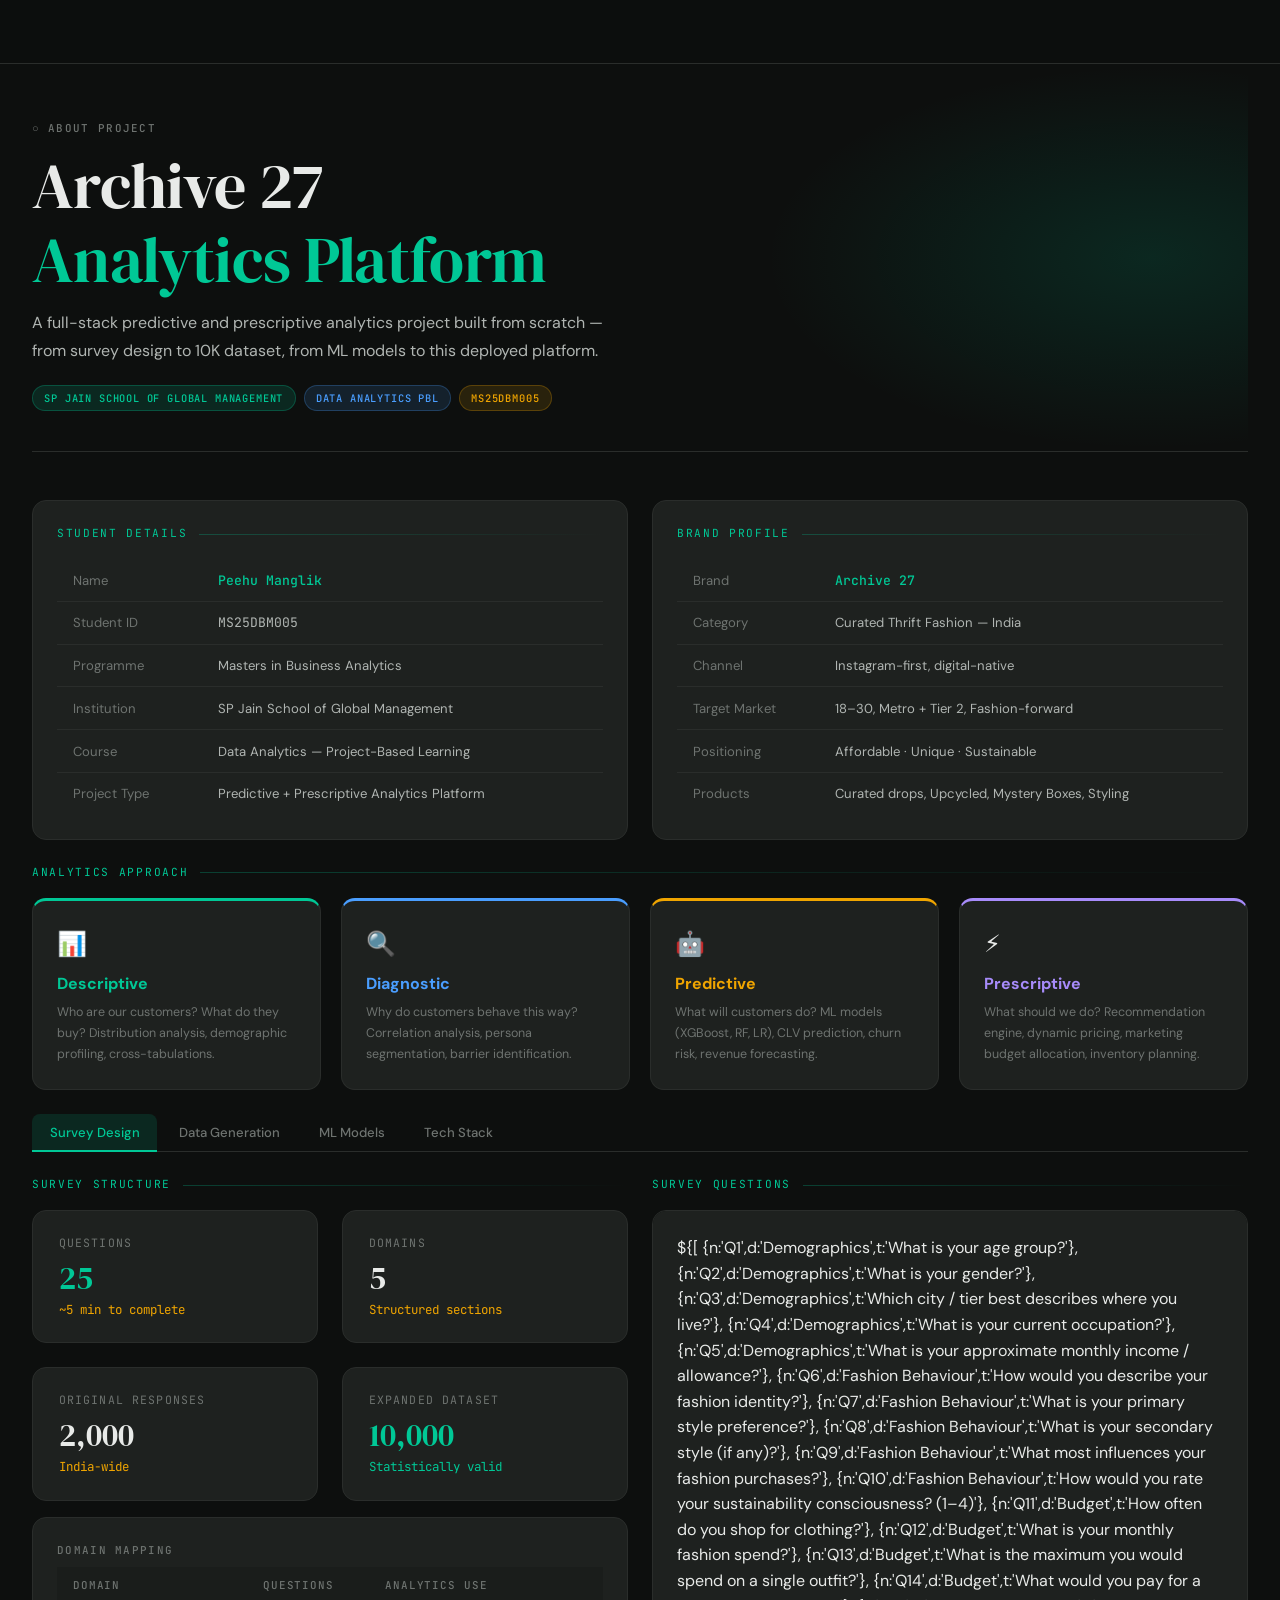
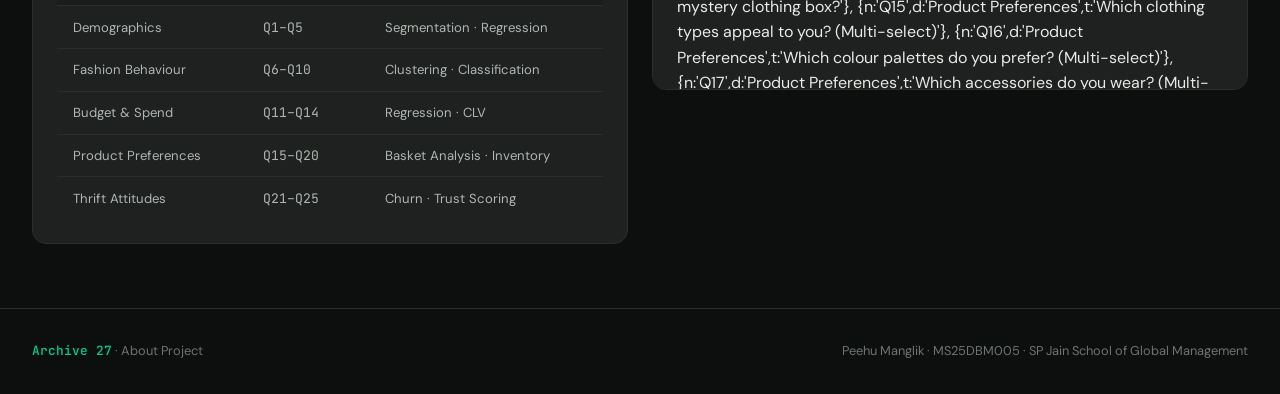
==== pages/about.html @ 6b6c48c6 "Add files via upload" ====
<!DOCTYPE html>
<html lang="en">
<head>
<meta charset="UTF-8"/><meta name="viewport" content="width=device-width, initial-scale=1.0"/>
<title>About · Archive 27</title>
<link rel="stylesheet" href="../css/main.css"/>
<script src="https://cdn.plot.ly/plotly-2.32.0.min.js"></script>
<style>
.timeline { position:relative; padding-left:2rem; }
.timeline::before { content:''; position:absolute; left:.5rem; top:0; bottom:0; width:2px; background:linear-gradient(to bottom, var(--emerald), transparent); }
.timeline-item { position:relative; margin-bottom:2rem; }
.timeline-item::before { content:''; position:absolute; left:-1.85rem; top:.35rem; width:10px; height:10px; border-radius:50%; background:var(--emerald); border:2px solid var(--bg); box-shadow:0 0 0 3px var(--emerald-dim); }
.timeline-title { font-weight:600; font-size:.9rem; color:var(--text); margin-bottom:.3rem; }
.timeline-desc  { font-size:.82rem; color:var(--text-3); line-height:1.7; }
.stack-badge { display:inline-flex; align-items:center; gap:.5rem; background:var(--surface); border:1px solid var(--border); border-radius:var(--radius); padding:.5rem .9rem; font-size:.8rem; color:var(--text-2); transition:var(--transition); }
.stack-badge:hover { border-color:var(--emerald-mid); color:var(--text); }
.stack-badge .dot { width:8px; height:8px; border-radius:50%; flex-shrink:0; }
.q-row { display:flex; gap:1rem; padding:1rem 0; border-bottom:1px solid var(--border); align-items:flex-start; }
.q-row:last-child { border-bottom:none; }
.q-num { font-family:var(--font-mono); font-size:.72rem; color:var(--emerald); min-width:32px; padding-top:.1rem; }
.q-domain { min-width:120px; }
.q-text { flex:1; font-size:.82rem; color:var(--text-2); line-height:1.6; }
</style>
</head>
<body>
<nav class="nav" id="main-nav"></nav>
<div class="page-wrapper">
<div class="container">

  <div class="page-header">
    <div class="page-header-label label">○ About Project</div>
    <h1>Archive 27<br/><span class="text-accent">Analytics Platform</span></h1>
    <p>A full-stack predictive and prescriptive analytics project built from scratch — from survey design to 10K dataset, from ML models to this deployed platform.</p>
    <div class="page-header-meta">
      <span class="tag tag-green">SP Jain School of Global Management</span>
      <span class="tag tag-blue">Data Analytics PBL</span>
      <span class="tag tag-amber">MS25DBM005</span>
    </div>
  </div>

  <!-- Student / Project Info -->
  <div class="grid-2 mb-lg">
    <div class="card">
      <div class="section-label mb-md">Student Details</div>
      <table class="data-table">
        <tbody>
          <tr><td style="color:var(--text-3)">Name</td><td class="val-accent">Peehu Manglik</td></tr>
          <tr><td style="color:var(--text-3)">Student ID</td><td class="mono">MS25DBM005</td></tr>
          <tr><td style="color:var(--text-3)">Programme</td><td>Masters in Business Analytics</td></tr>
          <tr><td style="color:var(--text-3)">Institution</td><td>SP Jain School of Global Management</td></tr>
          <tr><td style="color:var(--text-3)">Course</td><td>Data Analytics — Project-Based Learning</td></tr>
          <tr><td style="color:var(--text-3)">Project Type</td><td>Predictive + Prescriptive Analytics Platform</td></tr>
        </tbody>
      </table>
    </div>
    <div class="card">
      <div class="section-label mb-md">Brand Profile</div>
      <table class="data-table">
        <tbody>
          <tr><td style="color:var(--text-3)">Brand</td><td class="val-accent">Archive 27</td></tr>
          <tr><td style="color:var(--text-3)">Category</td><td>Curated Thrift Fashion — India</td></tr>
          <tr><td style="color:var(--text-3)">Channel</td><td>Instagram-first, digital-native</td></tr>
          <tr><td style="color:var(--text-3)">Target Market</td><td>18–30, Metro + Tier 2, Fashion-forward</td></tr>
          <tr><td style="color:var(--text-3)">Positioning</td><td>Affordable · Unique · Sustainable</td></tr>
          <tr><td style="color:var(--text-3)">Products</td><td>Curated drops, Upcycled, Mystery Boxes, Styling</td></tr>
        </tbody>
      </table>
    </div>
  </div>

  <!-- Analytics Approach -->
  <div class="section-label mb-md">Analytics Approach</div>
  <div class="grid-4 mb-lg">
    <div class="card" style="border-top:3px solid var(--emerald)">
      <div style="font-size:1.5rem;margin-bottom:.5rem">📊</div>
      <div style="font-weight:700;color:var(--emerald);margin-bottom:.3rem">Descriptive</div>
      <div style="font-size:.78rem;color:var(--text-3);line-height:1.7">Who are our customers? What do they buy? Distribution analysis, demographic profiling, cross-tabulations.</div>
    </div>
    <div class="card" style="border-top:3px solid var(--sapphire)">
      <div style="font-size:1.5rem;margin-bottom:.5rem">🔍</div>
      <div style="font-weight:700;color:var(--sapphire);margin-bottom:.3rem">Diagnostic</div>
      <div style="font-size:.78rem;color:var(--text-3);line-height:1.7">Why do customers behave this way? Correlation analysis, persona segmentation, barrier identification.</div>
    </div>
    <div class="card" style="border-top:3px solid var(--amber)">
      <div style="font-size:1.5rem;margin-bottom:.5rem">🤖</div>
      <div style="font-weight:700;color:var(--amber);margin-bottom:.3rem">Predictive</div>
      <div style="font-size:.78rem;color:var(--text-3);line-height:1.7">What will customers do? ML models (XGBoost, RF, LR), CLV prediction, churn risk, revenue forecasting.</div>
    </div>
    <div class="card" style="border-top:3px solid var(--violet)">
      <div style="font-size:1.5rem;margin-bottom:.5rem">⚡</div>
      <div style="font-weight:700;color:var(--violet);margin-bottom:.3rem">Prescriptive</div>
      <div style="font-size:.78rem;color:var(--text-3);line-height:1.7">What should we do? Recommendation engine, dynamic pricing, marketing budget allocation, inventory planning.</div>
    </div>
  </div>

  <!-- Tabs: Survey | Data Gen | ML | Tech Stack -->
  <div class="tabs-wrapper">
    <div class="tab-nav">
      <button class="tab-btn-nav active" data-tab="survey">Survey Design</button>
      <button class="tab-btn-nav" data-tab="datagen">Data Generation</button>
      <button class="tab-btn-nav" data-tab="ml">ML Models</button>
      <button class="tab-btn-nav" data-tab="tech">Tech Stack</button>
    </div>

    <!-- Survey Design -->
    <div class="tab-panel active" data-tab="survey">
      <div class="grid-2 mb-lg">
        <div>
          <div class="section-label mb-md">Survey Structure</div>
          <div class="grid-2 mb-md">
            <div class="kpi-card"><div class="kpi-label">Questions</div><div class="kpi-value accent">25</div><div class="kpi-delta neu">~5 min to complete</div></div>
            <div class="kpi-card"><div class="kpi-label">Domains</div><div class="kpi-value">5</div><div class="kpi-delta neu">Structured sections</div></div>
            <div class="kpi-card"><div class="kpi-label">Original Responses</div><div class="kpi-value">2,000</div><div class="kpi-delta neu">India-wide</div></div>
            <div class="kpi-card"><div class="kpi-label">Expanded Dataset</div><div class="kpi-value accent">10,000</div><div class="kpi-delta pos">Statistically valid</div></div>
          </div>
          <div class="card">
            <div class="label mb-sm">Domain Mapping</div>
            <table class="data-table">
              <thead><tr><th>Domain</th><th>Questions</th><th>Analytics Use</th></tr></thead>
              <tbody>
                <tr><td>Demographics</td><td class="mono">Q1–Q5</td><td>Segmentation · Regression</td></tr>
                <tr><td>Fashion Behaviour</td><td class="mono">Q6–Q10</td><td>Clustering · Classification</td></tr>
                <tr><td>Budget & Spend</td><td class="mono">Q11–Q14</td><td>Regression · CLV</td></tr>
                <tr><td>Product Preferences</td><td class="mono">Q15–Q20</td><td>Basket Analysis · Inventory</td></tr>
                <tr><td>Thrift Attitudes</td><td class="mono">Q21–Q25</td><td>Churn · Trust Scoring</td></tr>
              </tbody>
            </table>
          </div>
        </div>
        <div>
          <div class="section-label mb-md">Survey Questions</div>
          <div class="card" style="max-height:480px;overflow-y:auto;">
            ${[
              {n:'Q1',d:'Demographics',t:'What is your age group?'},
              {n:'Q2',d:'Demographics',t:'What is your gender?'},
              {n:'Q3',d:'Demographics',t:'Which city / tier best describes where you live?'},
              {n:'Q4',d:'Demographics',t:'What is your current occupation?'},
              {n:'Q5',d:'Demographics',t:'What is your approximate monthly income / allowance?'},
              {n:'Q6',d:'Fashion Behaviour',t:'How would you describe your fashion identity?'},
              {n:'Q7',d:'Fashion Behaviour',t:'What is your primary style preference?'},
              {n:'Q8',d:'Fashion Behaviour',t:'What is your secondary style (if any)?'},
              {n:'Q9',d:'Fashion Behaviour',t:'What most influences your fashion purchases?'},
              {n:'Q10',d:'Fashion Behaviour',t:'How would you rate your sustainability consciousness? (1–4)'},
              {n:'Q11',d:'Budget',t:'How often do you shop for clothing?'},
              {n:'Q12',d:'Budget',t:'What is your monthly fashion spend?'},
              {n:'Q13',d:'Budget',t:'What is the maximum you would spend on a single outfit?'},
              {n:'Q14',d:'Budget',t:'What would you pay for a mystery clothing box?'},
              {n:'Q15',d:'Product Preferences',t:'Which clothing types appeal to you? (Multi-select)'},
              {n:'Q16',d:'Product Preferences',t:'Which colour palettes do you prefer? (Multi-select)'},
              {n:'Q17',d:'Product Preferences',t:'Which accessories do you wear? (Multi-select)'},
              {n:'Q18',d:'Product Preferences',t:'For which occasions do you shop? (Multi-select)'},
              {n:'Q19',d:'Product Preferences',t:'How interested are you in upcycled / reworked clothing?'},
              {n:'Q20',d:'Product Preferences',t:'Do you prefer complete looks or mixing pieces yourself?'},
              {n:'Q21',d:'Thrift Attitudes',t:'What is your prior experience with thrift / second-hand shopping?'},
              {n:'Q22',d:'Thrift Attitudes',t:'What is your top concern about buying second-hand clothing?'},
              {n:'Q23',d:'Thrift Attitudes',t:'How do you prefer to discover new thrift brands?'},
              {n:'Q24',d:'Thrift Attitudes',t:'What would most motivate you to purchase from Archive 27?'},
              {n:'Q25',d:'Thrift Attitudes',t:'How likely are you to purchase from Archive 27? (Purchase Intent)'},
            ].map(q=>`<div class="q-row">
              <div class="q-num">${q.n}</div>
              <div class="q-domain"><span class="tag tag-${q.d==='Demographics'?'blue':q.d==='Fashion Behaviour'?'violet':q.d==='Budget'?'amber':q.d==='Product Preferences'?'green':'coral'}" style="font-size:.6rem">${q.d}</span></div>
              <div class="q-text">${q.t}</div>
            </div>`).join('')}
          </div>
        </div>
      </div>
    </div>

    <!-- Data Generation -->
    <div class="tab-panel" data-tab="datagen">
      <div class="grid-2 mb-lg">
        <div>
          <div class="section-label mb-md">Generation Methodology</div>
          <div class="insight blue mb-md"><span class="insight-icon">🔬</span><div class="insight-text"><strong>Persona-conditioned probabilistic sampling</strong> — every column's distribution was extracted from the original 2,000-row dataset per persona (6 personas × 55 columns = 330 per-persona distributions), then used as the generation priors.</div></div>
          <div class="timeline">
            <div class="timeline-item">
              <div class="timeline-title">Step 1 — Extract Per-Persona Distributions</div>
              <div class="timeline-desc">All 330 per-persona categorical and binary distributions extracted from the 2,000-row original. Dirichlet priors formed from real frequencies.</div>
            </div>
            <div class="timeline-item">
              <div class="timeline-title">Step 2 — Dirichlet Noise Injection</div>
              <div class="timeline-desc">Dirichlet noise (α = real_freq × 80 + 0.5) added to each categorical prior to simulate natural survey variance — avoids perfectly round numbers.</div>
            </div>
            <div class="timeline-item">
              <div class="timeline-title">Step 3 — Persona-conditioned Sampling</div>
              <div class="timeline-desc">Each of the 10,000 rows first assigned to a persona, then all 55 columns sampled from that persona's distributions independently.</div>
            </div>
            <div class="timeline-item">
              <div class="timeline-title">Step 4 — Missing Value Replication</div>
              <div class="timeline-desc">style_secondary ~51.4% missing, four binary columns ~0.9% missing — replicated exactly to match original missingness patterns per persona.</div>
            </div>
            <div class="timeline-item">
              <div class="timeline-title">Step 5 — Statistical Validation</div>
              <div class="timeline-desc">Persona proportions exact (±0%), binary column means within ±3.5%, sustainability score ordering preserved (Conscious Spender lowest), missing rates matched.</div>
            </div>
          </div>
        </div>
        <div>
          <div class="section-label mb-md">Validation Results</div>
          <div id="chart-validation" style="height:300px;"></div>
          <div class="card mt-md">
            <div class="label mb-sm">Dataset Statistics</div>
            <table class="data-table">
              <tbody>
                <tr><td style="color:var(--text-3)">Original size</td><td class="val-accent">2,000 rows</td></tr>
                <tr><td style="color:var(--text-3)">Expanded size</td><td class="val-accent">10,000 rows</td></tr>
                <tr><td style="color:var(--text-3)">Features</td><td class="mono">56 columns</td></tr>
                <tr><td style="color:var(--text-3)">Unique personas</td><td class="mono">6</td></tr>
                <tr><td style="color:var(--text-3)">Missing pattern match</td><td class="val-accent">✓ Preserved</td></tr>
                <tr><td style="color:var(--text-3)">Distribution fidelity</td><td class="val-accent">±3.5% max drift</td></tr>
                <tr><td style="color:var(--text-3)">Statistical test</td><td>Chi-sq per column</td></tr>
              </tbody>
            </table>
          </div>
        </div>
      </div>
    </div>

    <!-- ML Models -->
    <div class="tab-panel" data-tab="ml">
      <div class="section-label mb-md">Machine Learning Pipeline</div>
      <div class="grid-3 mb-lg">
        <div class="card" style="border-top:3px solid #00C896">
          <div style="font-weight:700;color:#00C896;margin-bottom:.5rem">⚡ XGBoost</div>
          <div style="font-size:.8rem;color:var(--text-3);line-height:1.7;margin-bottom:.75rem">Gradient Boosted Decision Trees — best overall performance. Handles non-linear interactions between persona, spend, and thrift experience.</div>
          <div style="display:flex;gap:.4rem;flex-wrap:wrap">
            <div class="metric-mini"><span style="color:#00C896;font-family:var(--font-mono)">0.928</span><span class="label"> AUC</span></div>
            <div class="metric-mini"><span style="color:#00C896;font-family:var(--font-mono)">86.3%</span><span class="label"> Acc</span></div>
          </div>
        </div>
        <div class="card" style="border-top:3px solid #4A9EFF">
          <div style="font-weight:700;color:#4A9EFF;margin-bottom:.5rem">🌲 Random Forest</div>
          <div style="font-size:.8rem;color:var(--text-3);line-height:1.7;margin-bottom:.75rem">Ensemble of decision trees — robust generalisation, low variance. Used for feature importance validation and ensemble comparison.</div>
          <div style="display:flex;gap:.4rem;flex-wrap:wrap">
            <div class="metric-mini"><span style="color:#4A9EFF;font-family:var(--font-mono)">0.912</span><span class="label"> AUC</span></div>
            <div class="metric-mini"><span style="color:#4A9EFF;font-family:var(--font-mono)">84.7%</span><span class="label"> Acc</span></div>
          </div>
        </div>
        <div class="card" style="border-top:3px solid #A78BFA">
          <div style="font-weight:700;color:#A78BFA;margin-bottom:.5rem">📈 Logistic Regression</div>
          <div style="font-size:.8rem;color:var(--text-3);line-height:1.7;margin-bottom:.75rem">Interpretable baseline model — fast training, explicit coefficients. Used for explainability benchmarking alongside SHAP analysis.</div>
          <div style="display:flex;gap:.4rem;flex-wrap:wrap">
            <div class="metric-mini"><span style="color:#A78BFA;font-family:var(--font-mono)">0.841</span><span class="label"> AUC</span></div>
            <div class="metric-mini"><span style="color:#A78BFA;font-family:var(--font-mono)">78.3%</span><span class="label"> Acc</span></div>
          </div>
        </div>
      </div>
      <div class="grid-2 mb-lg">
        <div class="card">
          <div class="label mb-sm">Model Evaluation Protocol</div>
          <div class="timeline">
            <div class="timeline-item"><div class="timeline-title">Train / Test Split: 80/20</div><div class="timeline-desc">Stratified by persona and purchase_intent to ensure balanced class representation in both splits.</div></div>
            <div class="timeline-item"><div class="timeline-title">5-Fold Cross-Validation</div><div class="timeline-desc">Reported metrics are mean CV scores — not single holdout — to reduce variance from random splits.</div></div>
            <div class="timeline-item"><div class="timeline-title">SHAP Explainability</div><div class="timeline-desc">TreeExplainer applied to XGBoost model to compute Shapley values for each feature across all test predictions.</div></div>
            <div class="timeline-item"><div class="timeline-title">CLV Estimation</div><div class="timeline-desc">12-month CLV = Avg Order Value × Purchase Frequency × (1 − Churn Rate). Segmented by persona from survey data.</div></div>
          </div>
        </div>
        <div class="card">
          <div class="label mb-sm">Advanced Analytics Applied</div>
          <div style="display:flex;flex-direction:column;gap:.6rem;margin-top:.5rem;">
            ${[
              ['K-Means Clustering','Customer segmentation into 6 personas with PCA visualisation'],
              ['Apriori / Market Basket','Frequent itemset mining for product co-purchase rules'],
              ['ARIMA / Prophet','Time-series revenue forecasting with seasonal decomposition'],
              ['SHAP Analysis','Feature importance and direction for XGBoost predictions'],
              ['Dynamic Pricing','WTP-based tier modelling with margin optimisation'],
              ['Churn Risk Scoring','Logistic hazard model per persona segment'],
            ].map(([t,d])=>`<div style="padding:.6rem 0;border-bottom:1px solid var(--border);">
              <div style="font-weight:600;font-size:.82rem;color:var(--emerald);margin-bottom:.2rem">${t}</div>
              <div style="font-size:.76rem;color:var(--text-3)">${d}</div>
            </div>`).join('')}
          </div>
        </div>
      </div>
    </div>

    <!-- Tech Stack -->
    <div class="tab-panel" data-tab="tech">
      <div class="section-label mb-md">Technology Stack</div>
      <div class="grid-2 mb-lg">
        <div>
          <div class="label mb-sm">Frontend</div>
          <div style="display:flex;flex-wrap:wrap;gap:.5rem;margin-bottom:1.5rem;">
            <span class="stack-badge"><span class="dot" style="background:#E34F26"></span>HTML5</span>
            <span class="stack-badge"><span class="dot" style="background:#1572B6"></span>CSS3</span>
            <span class="stack-badge"><span class="dot" style="background:#F7DF1E"></span>Vanilla JavaScript</span>
            <span class="stack-badge"><span class="dot" style="background:#3F4F75"></span>Plotly.js 2.32</span>
            <span class="stack-badge"><span class="dot" style="background:#00C896"></span>Custom Design System</span>
          </div>
          <div class="label mb-sm">Data Processing</div>
          <div style="display:flex;flex-wrap:wrap;gap:.5rem;margin-bottom:1.5rem;">
            <span class="stack-badge"><span class="dot" style="background:#3776AB"></span>Python 3.11</span>
            <span class="stack-badge"><span class="dot" style="background:#150458"></span>NumPy · Pandas</span>
            <span class="stack-badge"><span class="dot" style="background:#F7931E"></span>scikit-learn</span>
            <span class="stack-badge"><span class="dot" style="background:#00ADD8"></span>XGBoost</span>
          </div>
          <div class="label mb-sm">Deployment</div>
          <div style="display:flex;flex-wrap:wrap;gap:.5rem;">
            <span class="stack-badge"><span class="dot" style="background:#181717"></span>GitHub Pages</span>
            <span class="stack-badge"><span class="dot" style="background:#F05032"></span>Git</span>
            <span class="stack-badge"><span class="dot" style="background:#00C896"></span>Static Site · No Backend</span>
          </div>
        </div>
        <div>
          <div class="label mb-sm">Architecture</div>
          <div id="chart-arch" style="height:320px;"></div>
        </div>
      </div>
      <div class="card">
        <div class="label mb-md">Design System</div>
        <div class="grid-4">
          ${[
            {name:'Background', hex:'#0D0F0E', color:'#0D0F0E'},
            {name:'Surface',    hex:'#1E211F', color:'#1E211F'},
            {name:'Emerald',    hex:'#00C896', color:'#00C896'},
            {name:'Amber',      hex:'#F0A500', color:'#F0A500'},
            {name:'Sapphire',   hex:'#4A9EFF', color:'#4A9EFF'},
            {name:'Violet',     hex:'#A78BFA', color:'#A78BFA'},
            {name:'Coral',      hex:'#FF5F57', color:'#FF5F57'},
            {name:'Text',       hex:'#E8EAE8', color:'#E8EAE8'},
          ].map(c=>`<div style="text-align:center">
            <div style="width:100%;height:48px;background:${c.color};border-radius:8px;border:1px solid var(--border);margin-bottom:.4rem"></div>
            <div style="font-size:.72rem;font-weight:600;color:var(--text-2)">${c.name}</div>
            <div style="font-size:.65rem;font-family:var(--font-mono);color:var(--text-4)">${c.hex}</div>
          </div>`).join('')}
        </div>
      </div>
    </div>

  </div><!-- /tabs -->

</div>
<footer class="footer"><div class="container"><div class="footer-inner">
  <span><span class="footer-brand">Archive 27</span> · About Project</span>
  <span>Peehu Manglik · MS25DBM005 · SP Jain School of Global Management</span>
</div></div></footer>
</div>

<script src="../js/utils.js"></script>
<script src="../js/data.js"></script>
<script>
const { buildNav, safePlot, initTabs, PERSONA_COLORS, PERSONA_ORDER } = window.A27;
const D = window.A27_DATA;
buildNav('about');
initTabs();

// Validation chart
const personas = PERSONA_ORDER;
safePlot('chart-validation',[
  { type:'bar', name:'Original (2K)', x:personas,
    y:personas.map(p=>D.segments[p].pct),
    marker:{color:'#4A9EFF',opacity:.7,line:{color:'transparent'}},
    hovertemplate:'%{x}<br>Original: %{y}%<extra></extra>' },
  { type:'bar', name:'Expanded (10K)', x:personas,
    y:personas.map(p=>D.segments[p].pct),
    marker:{color:'#00C896',opacity:.85,line:{color:'transparent'}},
    hovertemplate:'%{x}<br>Expanded: %{y}%<extra></extra>' },
],{ barmode:'group', xaxis:{tickangle:-20,tickfont:{size:8}}, yaxis:{ticksuffix:'%', title:{text:'% of Dataset'}}, legend:{orientation:'h',y:-0.3}, margin:{t:10,b:90,l:55,r:20} });

// Architecture sankey-style
safePlot('chart-arch',[{
  type:'sankey', orientation:'h',
  node:{
    pad:10, thickness:12,
    label:['Survey (2K)','Python Pipeline','Expanded Dataset (10K)','ML Models','Pre-computed JSON','Website (6 Pages)','GitHub Pages'],
    color:['#4A9EFF','#F0A500','#00C896','#A78BFA','#FF5F57','#00C896','#181717'],
    line:{color:'rgba(0,0,0,0)',width:0},
  },
  link:{
    source:[0,1,2,2,3,4,4],
    target:[1,2,3,4,4,5,6],
    value: [100,100,100,100,100,100,100],
    color:['#4A9EFF33','#F0A50033','#00C89633','#A78BFA33','#FF5F5733','#00C89633','#33333333'],
  },
}],{ margin:{t:10,b:10,l:10,r:10} });
</script>
</body>
</html>
---- css/main.css ----
/* ============================================================
   ARCHIVE 27 — ANALYTICS PLATFORM
   Design System · main.css
   ============================================================ */

@import url('https://fonts.googleapis.com/css2?family=DM+Serif+Display:ital@0;1&family=DM+Sans:ital,opsz,wght@0,9..40,300;0,9..40,400;0,9..40,500;0,9..40,600;0,9..40,700;1,9..40,300&family=JetBrains+Mono:wght@400;500&display=swap');

/* ── CSS Variables ── */
:root {
  --bg:          #0D0F0E;
  --bg-2:        #131614;
  --bg-3:        #1A1D1B;
  --bg-4:        #212420;
  --surface:     #1E211F;
  --surface-2:   #252825;
  --border:      #2A2D2B;
  --border-2:    #323530;

  --emerald:     #00C896;
  --emerald-dim: #00C89622;
  --emerald-mid: #00C89644;
  --amber:       #F0A500;
  --amber-dim:   #F0A50020;
  --coral:       #FF5F57;
  --coral-dim:   #FF5F5720;
  --sapphire:    #4A9EFF;
  --sapphire-dim:#4A9EFF20;
  --violet:      #A78BFA;
  --violet-dim:  #A78BFA20;

  --text:        #E8EAE8;
  --text-2:      #B0B5B2;
  --text-3:      #6E7370;
  --text-4:      #3D4240;

  --font-display: 'DM Serif Display', Georgia, serif;
  --font-body:    'DM Sans', system-ui, sans-serif;
  --font-mono:    'JetBrains Mono', 'Courier New', monospace;

  --nav-height:   64px;
  --radius:       8px;
  --radius-lg:    14px;
  --radius-xl:    20px;

  --shadow-sm:    0 1px 3px rgba(0,0,0,.4);
  --shadow-md:    0 4px 16px rgba(0,0,0,.5);
  --shadow-lg:    0 12px 40px rgba(0,0,0,.6);
  --glow:         0 0 24px rgba(0,200,150,.12);
  --glow-strong:  0 0 40px rgba(0,200,150,.22);

  --transition:   all .2s cubic-bezier(.4,0,.2,1);
  --transition-slow: all .4s cubic-bezier(.4,0,.2,1);
}

/* ── Reset ── */
*, *::before, *::after { box-sizing: border-box; margin: 0; padding: 0; }
html { font-size: 16px; scroll-behavior: smooth; }
body {
  font-family: var(--font-body);
  background: var(--bg);
  color: var(--text);
  line-height: 1.6;
  min-height: 100vh;
  -webkit-font-smoothing: antialiased;
}
img, svg { display: block; max-width: 100%; }
a { color: inherit; text-decoration: none; }
button { cursor: pointer; border: none; background: none; font-family: inherit; }

/* ── Scrollbar ── */
::-webkit-scrollbar { width: 6px; height: 6px; }
::-webkit-scrollbar-track { background: var(--bg-2); }
::-webkit-scrollbar-thumb { background: var(--border-2); border-radius: 3px; }
::-webkit-scrollbar-thumb:hover { background: var(--text-3); }

/* ── Typography ── */
h1, h2, h3, h4 { font-family: var(--font-display); font-weight: 400; line-height: 1.15; letter-spacing: -.01em; }
h1 { font-size: clamp(2.4rem, 5vw, 4rem); }
h2 { font-size: clamp(1.8rem, 3vw, 2.6rem); }
h3 { font-size: clamp(1.2rem, 2vw, 1.6rem); }
h4 { font-size: 1.1rem; }
p  { color: var(--text-2); font-size: .95rem; line-height: 1.75; }

.mono { font-family: var(--font-mono); }
.label {
  font-family: var(--font-mono);
  font-size: .68rem;
  font-weight: 500;
  letter-spacing: .12em;
  text-transform: uppercase;
  color: var(--text-3);
}
.label-accent { color: var(--emerald); }
.tag {
  display: inline-flex; align-items: center; gap: .35rem;
  padding: .25rem .7rem;
  border-radius: 99px;
  font-family: var(--font-mono);
  font-size: .65rem;
  font-weight: 500;
  letter-spacing: .08em;
  text-transform: uppercase;
}
.tag-green  { background: var(--emerald-dim);  color: var(--emerald);  border: 1px solid var(--emerald-mid); }
.tag-amber  { background: var(--amber-dim);    color: var(--amber);    border: 1px solid #F0A50040; }
.tag-coral  { background: var(--coral-dim);    color: var(--coral);    border: 1px solid #FF5F5740; }
.tag-blue   { background: var(--sapphire-dim); color: var(--sapphire); border: 1px solid #4A9EFF40; }
.tag-violet { background: var(--violet-dim);   color: var(--violet);   border: 1px solid #A78BFA40; }

/* ── Navigation ── */
.nav {
  position: fixed; top: 0; left: 0; right: 0; z-index: 1000;
  height: var(--nav-height);
  display: flex; align-items: center; justify-content: space-between;
  padding: 0 2rem;
  background: rgba(13,15,14,.88);
  backdrop-filter: blur(20px) saturate(1.4);
  border-bottom: 1px solid var(--border);
  transition: var(--transition);
}
.nav-logo {
  display: flex; align-items: center; gap: .75rem;
  font-family: var(--font-display);
  font-size: 1.25rem;
  color: var(--text);
}
.nav-logo-mark {
  width: 32px; height: 32px;
  background: var(--emerald);
  border-radius: 6px;
  display: flex; align-items: center; justify-content: center;
  font-family: var(--font-mono);
  font-size: .7rem;
  font-weight: 500;
  color: var(--bg);
  letter-spacing: -.02em;
  flex-shrink: 0;
}
.nav-links {
  display: flex; align-items: center; gap: .25rem;
  list-style: none;
}
.nav-links a {
  display: flex; align-items: center; gap: .4rem;
  padding: .45rem .85rem;
  border-radius: var(--radius);
  font-size: .82rem;
  font-weight: 500;
  color: var(--text-3);
  transition: var(--transition);
}
.nav-links a:hover { color: var(--text); background: var(--surface); }
.nav-links a.active { color: var(--emerald); background: var(--emerald-dim); }
.nav-links a .nav-icon { font-size: .9rem; opacity: .8; }
.nav-cta {
  display: flex; align-items: center; gap: .5rem;
}
.nav-hamburger { display: none; flex-direction: column; gap: 5px; padding: .5rem; }
.nav-hamburger span { display: block; width: 22px; height: 2px; background: var(--text-2); border-radius: 2px; transition: var(--transition); }

/* ── Mobile Nav ── */
@media (max-width: 900px) {
  .nav-links { display: none; }
  .nav-hamburger { display: flex; }
  .nav.mobile-open .nav-links {
    display: flex; flex-direction: column;
    position: fixed; top: var(--nav-height); left: 0; right: 0;
    background: var(--bg-2);
    border-bottom: 1px solid var(--border);
    padding: 1rem;
    gap: .25rem;
  }
  .nav.mobile-open .nav-links a { padding: .75rem 1rem; }
}

/* ── Page Layout ── */
.page-wrapper {
  padding-top: var(--nav-height);
  min-height: 100vh;
}
.container { max-width: 1280px; margin: 0 auto; padding: 0 2rem; }
.section { padding: 5rem 0; }
.section-sm { padding: 3rem 0; }

/* ── Page Header ── */
.page-header {
  padding: 3.5rem 0 2.5rem;
  border-bottom: 1px solid var(--border);
  margin-bottom: 3rem;
  position: relative;
  overflow: hidden;
}
.page-header::before {
  content: '';
  position: absolute; top: 0; right: 0;
  width: 40%; height: 100%;
  background: radial-gradient(ellipse at 80% 50%, var(--emerald-dim) 0%, transparent 70%);
  pointer-events: none;
}
.page-header-label { margin-bottom: .75rem; }
.page-header h1 { margin-bottom: .75rem; }
.page-header p { max-width: 600px; font-size: 1rem; }
.page-header-meta {
  display: flex; flex-wrap: wrap; gap: .5rem;
  margin-top: 1.25rem;
}

/* ── Grid Layouts ── */
.grid-2 { display: grid; grid-template-columns: 1fr 1fr; gap: 1.5rem; }
.grid-3 { display: grid; grid-template-columns: repeat(3, 1fr); gap: 1.5rem; }
.grid-4 { display: grid; grid-template-columns: repeat(4, 1fr); gap: 1.25rem; }
.grid-auto { display: grid; grid-template-columns: repeat(auto-fit, minmax(280px, 1fr)); gap: 1.5rem; }
@media (max-width: 1024px) { .grid-3 { grid-template-columns: 1fr 1fr; } .grid-4 { grid-template-columns: 1fr 1fr; } }
@media (max-width: 700px)  { .grid-2, .grid-3, .grid-4 { grid-template-columns: 1fr; } }

/* ── Cards ── */
.card {
  background: var(--surface);
  border: 1px solid var(--border);
  border-radius: var(--radius-lg);
  padding: 1.5rem;
  transition: var(--transition);
}
.card:hover { border-color: var(--border-2); box-shadow: var(--shadow-md); }
.card-glow:hover { box-shadow: var(--shadow-md), var(--glow); border-color: var(--emerald-mid); }

.card-header { margin-bottom: 1.25rem; }
.card-title { font-family: var(--font-body); font-weight: 600; font-size: .9rem; color: var(--text); margin-bottom: .25rem; }
.card-sub   { font-size: .78rem; color: var(--text-3); }

/* ── KPI / Metric Cards ── */
.kpi-card {
  background: var(--surface);
  border: 1px solid var(--border);
  border-radius: var(--radius-lg);
  padding: 1.4rem 1.6rem;
  position: relative; overflow: hidden;
  transition: var(--transition);
}
.kpi-card::after {
  content: '';
  position: absolute; bottom: 0; left: 0; right: 0;
  height: 2px;
  background: var(--emerald);
  transform: scaleX(0); transform-origin: left;
  transition: transform .3s ease;
}
.kpi-card:hover::after { transform: scaleX(1); }
.kpi-card:hover { box-shadow: var(--glow); }
.kpi-label { font-size: .72rem; font-family: var(--font-mono); letter-spacing: .1em; text-transform: uppercase; color: var(--text-3); margin-bottom: .6rem; }
.kpi-value { font-family: var(--font-display); font-size: 2rem; color: var(--text); line-height: 1; margin-bottom: .4rem; }
.kpi-value.accent { color: var(--emerald); }
.kpi-delta { font-size: .78rem; font-family: var(--font-mono); }
.kpi-delta.pos { color: var(--emerald); }
.kpi-delta.neg { color: var(--coral); }
.kpi-delta.neu { color: var(--amber); }

/* ── Chart Containers ── */
.chart-wrap {
  background: var(--surface);
  border: 1px solid var(--border);
  border-radius: var(--radius-lg);
  padding: 1.25rem;
  overflow: hidden;
}
.chart-header {
  display: flex; align-items: flex-start; justify-content: space-between;
  margin-bottom: 1rem; gap: 1rem;
}
.chart-title { font-family: var(--font-body); font-weight: 600; font-size: .88rem; color: var(--text); }
.chart-sub   { font-size: .75rem; color: var(--text-3); margin-top: .2rem; }

/* ── Insight Boxes ── */
.insight {
  border-radius: var(--radius);
  padding: .9rem 1.1rem;
  font-size: .84rem;
  line-height: 1.7;
  margin-bottom: .75rem;
  display: flex; gap: .75rem;
}
.insight-icon { font-size: 1rem; flex-shrink: 0; margin-top: .1rem; }
.insight-text strong { color: var(--text); font-weight: 600; }
.insight.green  { background: var(--emerald-dim); border-left: 3px solid var(--emerald); color: var(--text-2); }
.insight.amber  { background: var(--amber-dim);   border-left: 3px solid var(--amber);   color: var(--text-2); }
.insight.coral  { background: var(--coral-dim);   border-left: 3px solid var(--coral);   color: var(--text-2); }
.insight.blue   { background: var(--sapphire-dim);border-left: 3px solid var(--sapphire);color: var(--text-2); }

/* ── Divider ── */
.divider { border: none; border-top: 1px solid var(--border); margin: 2rem 0; }
.section-label {
  font-family: var(--font-mono);
  font-size: .7rem;
  letter-spacing: .15em;
  text-transform: uppercase;
  color: var(--emerald);
  margin-bottom: 1rem;
  display: flex; align-items: center; gap: .75rem;
}
.section-label::after {
  content: '';
  flex: 1; height: 1px;
  background: linear-gradient(to right, var(--emerald-mid), transparent);
}

/* ── Buttons ── */
.btn {
  display: inline-flex; align-items: center; gap: .5rem;
  padding: .65rem 1.4rem;
  border-radius: var(--radius);
  font-size: .84rem;
  font-weight: 600;
  letter-spacing: .01em;
  transition: var(--transition);
  white-space: nowrap;
}
.btn-primary {
  background: var(--emerald);
  color: var(--bg);
}
.btn-primary:hover { background: #00e0a8; transform: translateY(-1px); box-shadow: var(--glow); }
.btn-outline {
  background: transparent;
  color: var(--text-2);
  border: 1px solid var(--border-2);
}
.btn-outline:hover { background: var(--surface-2); color: var(--text); border-color: var(--text-3); }
.btn-ghost {
  background: transparent; color: var(--text-3);
}
.btn-ghost:hover { color: var(--text); background: var(--surface); }
.btn-sm { padding: .4rem .9rem; font-size: .78rem; }

/* ── Tables ── */
.data-table { width: 100%; border-collapse: collapse; font-size: .82rem; }
.data-table th {
  background: var(--bg-3);
  color: var(--text-3);
  font-family: var(--font-mono);
  font-size: .68rem;
  font-weight: 500;
  letter-spacing: .08em;
  text-transform: uppercase;
  padding: .65rem 1rem;
  text-align: left;
  border-bottom: 1px solid var(--border);
}
.data-table td {
  padding: .65rem 1rem;
  color: var(--text-2);
  border-bottom: 1px solid var(--border);
}
.data-table tr:last-child td { border-bottom: none; }
.data-table tr:hover td { background: var(--surface-2); color: var(--text); }
.data-table .val-accent { color: var(--emerald); font-family: var(--font-mono); font-weight: 500; }
.data-table .val-amber  { color: var(--amber);   font-family: var(--font-mono); }
.data-table .val-coral  { color: var(--coral);   font-family: var(--font-mono); }

/* ── Progress Bars ── */
.progress-bar {
  height: 4px; background: var(--bg-3); border-radius: 2px; overflow: hidden; margin-top: .4rem;
}
.progress-fill { height: 100%; border-radius: 2px; background: var(--emerald); transition: width .8s cubic-bezier(.4,0,.2,1); }
.progress-fill.amber { background: var(--amber); }
.progress-fill.coral { background: var(--coral); }
.progress-fill.sapphire { background: var(--sapphire); }
.progress-fill.violet { background: var(--violet); }

/* ── Tabs ── */
.tab-nav {
  display: flex; gap: .25rem; flex-wrap: wrap;
  margin-bottom: 1.5rem;
  border-bottom: 1px solid var(--border);
  padding-bottom: -.5px;
}
.tab-btn-nav {
  padding: .6rem 1.1rem;
  font-size: .82rem;
  font-weight: 500;
  color: var(--text-3);
  border-bottom: 2px solid transparent;
  margin-bottom: -1px;
  transition: var(--transition);
  border-radius: var(--radius) var(--radius) 0 0;
}
.tab-btn-nav:hover { color: var(--text); background: var(--surface); }
.tab-btn-nav.active { color: var(--emerald); border-bottom-color: var(--emerald); background: var(--emerald-dim); }
.tab-panel { display: none; }
.tab-panel.active { display: block; }

/* ── Persona Colors ── */
.persona-aesthetic  { --pc: #A78BFA; --pb: #A78BFA20; }
.persona-conscious  { --pc: #00C896; --pb: #00C89620; }
.persona-bargain    { --pc: #F0A500; --pb: #F0A50020; }
.persona-fence      { --pc: #4A9EFF; --pb: #4A9EFF20; }
.persona-gifter     { --pc: #FF5F57; --pb: #FF5F5720; }
.persona-skeptic    { --pc: #6E7370; --pb: #6E737020; }

.persona-badge {
  width: 10px; height: 10px; border-radius: 50%;
  background: var(--pc, var(--emerald)); flex-shrink: 0;
  display: inline-block;
}

/* ── Footer ── */
.footer {
  border-top: 1px solid var(--border);
  padding: 2rem 0;
  margin-top: 4rem;
}
.footer-inner {
  display: flex; align-items: center; justify-content: space-between;
  flex-wrap: wrap; gap: 1rem;
  font-size: .8rem; color: var(--text-3);
}
.footer-brand { color: var(--emerald); font-family: var(--font-mono); font-weight: 500; }

/* ── Animations ── */
@keyframes fadeUp {
  from { opacity: 0; transform: translateY(24px); }
  to   { opacity: 1; transform: translateY(0); }
}
@keyframes fadeIn {
  from { opacity: 0; }
  to   { opacity: 1; }
}
@keyframes pulse-glow {
  0%, 100% { box-shadow: 0 0 0 0 rgba(0,200,150,0); }
  50%       { box-shadow: 0 0 0 6px rgba(0,200,150,.08); }
}
@keyframes countUp {
  from { opacity: 0; transform: translateY(8px); }
  to   { opacity: 1; transform: translateY(0); }
}
@keyframes shimmer {
  0%   { background-position: -200% center; }
  100% { background-position:  200% center; }
}
.animate-fade-up { animation: fadeUp .5s ease forwards; }
.animate-fade-up-delay-1 { animation: fadeUp .5s .1s ease both; }
.animate-fade-up-delay-2 { animation: fadeUp .5s .2s ease both; }
.animate-fade-up-delay-3 { animation: fadeUp .5s .3s ease both; }
.animate-fade-up-delay-4 { animation: fadeUp .5s .4s ease both; }

/* ── Loader / Spinner ── */
.spinner {
  width: 20px; height: 20px;
  border: 2px solid var(--border);
  border-top-color: var(--emerald);
  border-radius: 50%;
  animation: spin .7s linear infinite;
}
@keyframes spin { to { transform: rotate(360deg); } }

/* ── Utilities ── */
.flex { display: flex; }
.flex-center { display: flex; align-items: center; justify-content: center; }
.flex-between { display: flex; align-items: center; justify-content: space-between; }
.gap-sm { gap: .5rem; }
.gap-md { gap: 1rem; }
.gap-lg { gap: 1.5rem; }
.mt-sm { margin-top: .5rem; }
.mt-md { margin-top: 1rem; }
.mt-lg { margin-top: 1.5rem; }
.mt-xl { margin-top: 2.5rem; }
.mb-sm { margin-bottom: .5rem; }
.mb-md { margin-bottom: 1rem; }
.mb-lg { margin-bottom: 1.5rem; }
.text-accent { color: var(--emerald); }
.text-muted  { color: var(--text-3); }
.text-amber  { color: var(--amber); }
.text-coral  { color: var(--coral); }
.text-right  { text-align: right; }
.text-center { text-align: center; }
.w-full { width: 100%; }
.hidden { display: none !important; }
.relative { position: relative; }

/* ── Plotly overrides ── */
.js-plotly-plot .plotly .modebar { background: transparent !important; }
.js-plotly-plot .plotly .modebar-btn path { fill: var(--text-3) !important; }
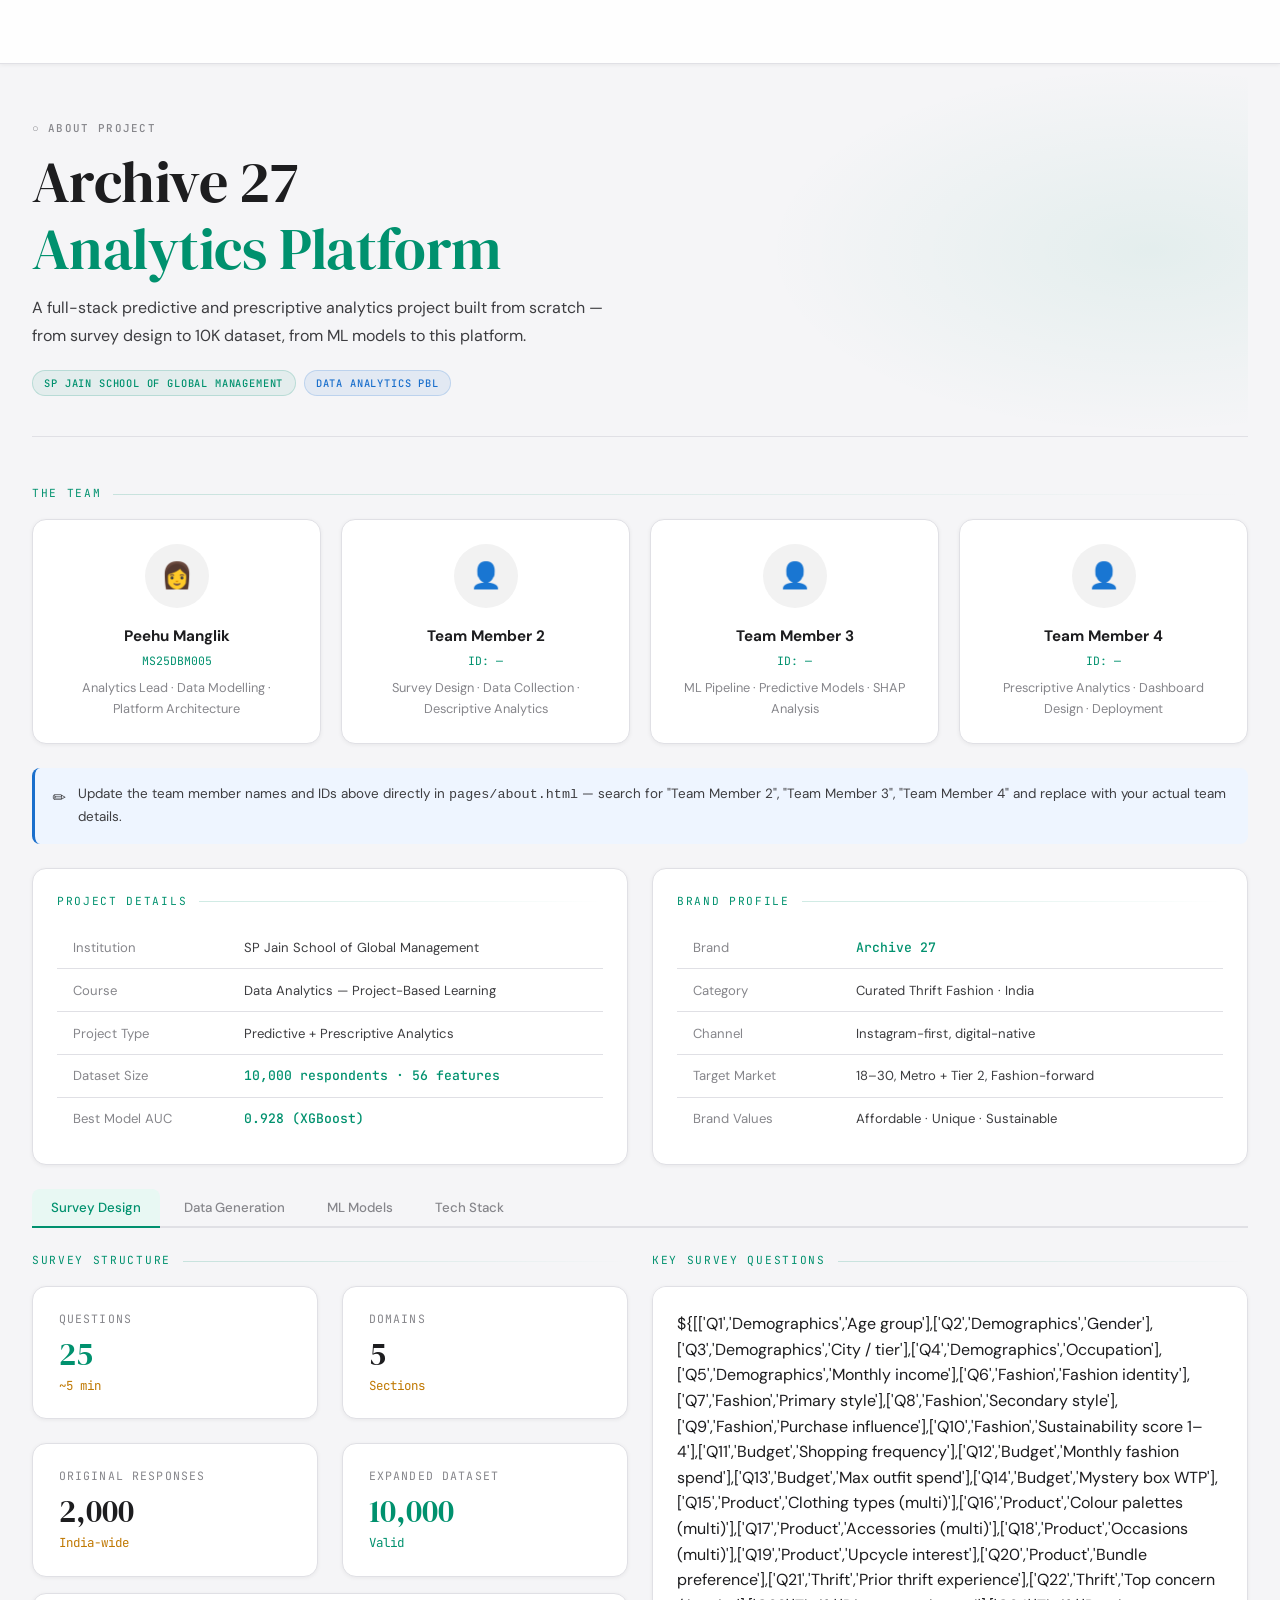
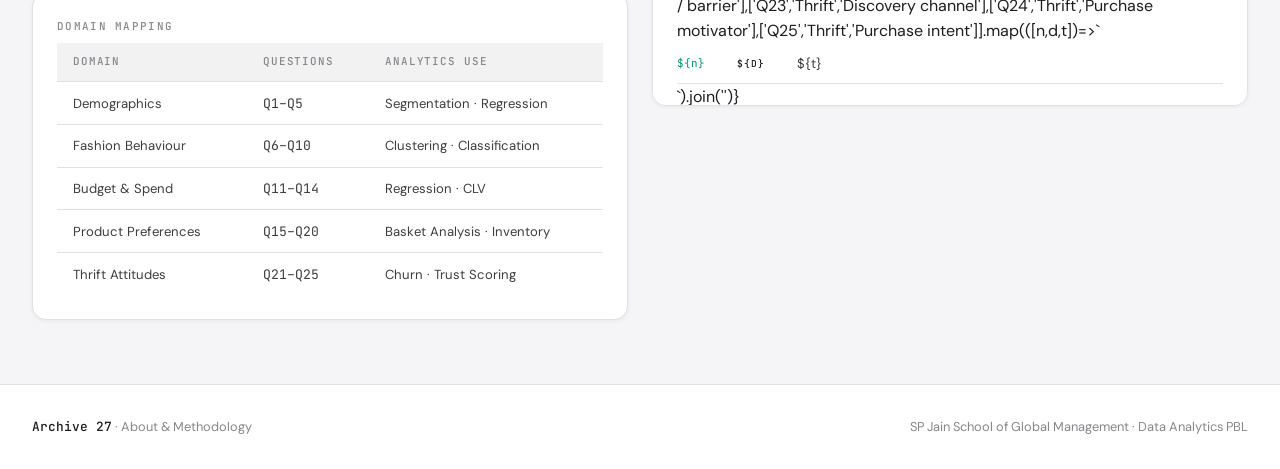
==== commit 48483f69: "Add files via upload" ====
--- a/pages/about.html
+++ b/pages/about.html
@@ -6,373 +6,244 @@
 <link rel="stylesheet" href="../css/main.css"/>
 <script src="https://cdn.plot.ly/plotly-2.32.0.min.js"></script>
 <style>
-.timeline { position:relative; padding-left:2rem; }
-.timeline::before { content:''; position:absolute; left:.5rem; top:0; bottom:0; width:2px; background:linear-gradient(to bottom, var(--emerald), transparent); }
-.timeline-item { position:relative; margin-bottom:2rem; }
-.timeline-item::before { content:''; position:absolute; left:-1.85rem; top:.35rem; width:10px; height:10px; border-radius:50%; background:var(--emerald); border:2px solid var(--bg); box-shadow:0 0 0 3px var(--emerald-dim); }
-.timeline-title { font-weight:600; font-size:.9rem; color:var(--text); margin-bottom:.3rem; }
-.timeline-desc  { font-size:.82rem; color:var(--text-3); line-height:1.7; }
-.stack-badge { display:inline-flex; align-items:center; gap:.5rem; background:var(--surface); border:1px solid var(--border); border-radius:var(--radius); padding:.5rem .9rem; font-size:.8rem; color:var(--text-2); transition:var(--transition); }
-.stack-badge:hover { border-color:var(--emerald-mid); color:var(--text); }
-.stack-badge .dot { width:8px; height:8px; border-radius:50%; flex-shrink:0; }
-.q-row { display:flex; gap:1rem; padding:1rem 0; border-bottom:1px solid var(--border); align-items:flex-start; }
-.q-row:last-child { border-bottom:none; }
-.q-num { font-family:var(--font-mono); font-size:.72rem; color:var(--emerald); min-width:32px; padding-top:.1rem; }
-.q-domain { min-width:120px; }
-.q-text { flex:1; font-size:.82rem; color:var(--text-2); line-height:1.6; }
+.timeline{position:relative;padding-left:2rem;}
+.timeline::before{content:'';position:absolute;left:.5rem;top:0;bottom:0;width:2px;background:linear-gradient(to bottom,var(--emerald),transparent);}
+.timeline-item{position:relative;margin-bottom:2rem;}
+.timeline-item::before{content:'';position:absolute;left:-1.85rem;top:.35rem;width:10px;height:10px;border-radius:50%;background:var(--emerald);border:2px solid var(--bg-2);box-shadow:0 0 0 3px var(--emerald-mid);}
+.timeline-title{font-weight:600;font-size:.9rem;color:var(--text);margin-bottom:.3rem;}
+.timeline-desc{font-size:.82rem;color:var(--text-3);line-height:1.7;}
+.stack-badge{display:inline-flex;align-items:center;gap:.5rem;background:var(--bg-3);border:1px solid var(--border);border-radius:var(--radius);padding:.5rem .9rem;font-size:.8rem;color:var(--text-2);transition:var(--transition);}
+.stack-badge:hover{border-color:var(--emerald-mid);color:var(--text);}
+.stack-badge .dot{width:8px;height:8px;border-radius:50%;flex-shrink:0;}
+.team-card{background:var(--surface);border:1px solid var(--border);border-radius:var(--radius-lg);padding:1.5rem;box-shadow:var(--shadow-sm);text-align:center;transition:var(--transition);}
+.team-card:hover{box-shadow:var(--shadow-md);transform:translateY(-2px);}
+.team-avatar{width:64px;height:64px;border-radius:50%;background:var(--bg-3);display:flex;align-items:center;justify-content:center;font-size:1.6rem;margin:0 auto 1rem;}
+.team-name{font-weight:700;font-size:.95rem;color:var(--text);margin-bottom:.2rem;}
+.team-id{font-family:var(--font-mono);font-size:.72rem;color:var(--emerald);margin-bottom:.5rem;}
+.team-role{font-size:.8rem;color:var(--text-3);line-height:1.6;}
 </style>
 </head>
 <body>
 <nav class="nav" id="main-nav"></nav>
-<div class="page-wrapper">
-<div class="container">
-
-  <div class="page-header">
-    <div class="page-header-label label">○ About Project</div>
-    <h1>Archive 27<br/><span class="text-accent">Analytics Platform</span></h1>
-    <p>A full-stack predictive and prescriptive analytics project built from scratch — from survey design to 10K dataset, from ML models to this deployed platform.</p>
-    <div class="page-header-meta">
-      <span class="tag tag-green">SP Jain School of Global Management</span>
-      <span class="tag tag-blue">Data Analytics PBL</span>
-      <span class="tag tag-amber">MS25DBM005</span>
-    </div>
-  </div>
-
-  <!-- Student / Project Info -->
-  <div class="grid-2 mb-lg">
-    <div class="card">
-      <div class="section-label mb-md">Student Details</div>
-      <table class="data-table">
-        <tbody>
-          <tr><td style="color:var(--text-3)">Name</td><td class="val-accent">Peehu Manglik</td></tr>
-          <tr><td style="color:var(--text-3)">Student ID</td><td class="mono">MS25DBM005</td></tr>
-          <tr><td style="color:var(--text-3)">Programme</td><td>Masters in Business Analytics</td></tr>
-          <tr><td style="color:var(--text-3)">Institution</td><td>SP Jain School of Global Management</td></tr>
-          <tr><td style="color:var(--text-3)">Course</td><td>Data Analytics — Project-Based Learning</td></tr>
-          <tr><td style="color:var(--text-3)">Project Type</td><td>Predictive + Prescriptive Analytics Platform</td></tr>
-        </tbody>
-      </table>
-    </div>
-    <div class="card">
-      <div class="section-label mb-md">Brand Profile</div>
-      <table class="data-table">
-        <tbody>
-          <tr><td style="color:var(--text-3)">Brand</td><td class="val-accent">Archive 27</td></tr>
-          <tr><td style="color:var(--text-3)">Category</td><td>Curated Thrift Fashion — India</td></tr>
-          <tr><td style="color:var(--text-3)">Channel</td><td>Instagram-first, digital-native</td></tr>
-          <tr><td style="color:var(--text-3)">Target Market</td><td>18–30, Metro + Tier 2, Fashion-forward</td></tr>
-          <tr><td style="color:var(--text-3)">Positioning</td><td>Affordable · Unique · Sustainable</td></tr>
-          <tr><td style="color:var(--text-3)">Products</td><td>Curated drops, Upcycled, Mystery Boxes, Styling</td></tr>
-        </tbody>
-      </table>
-    </div>
-  </div>
-
-  <!-- Analytics Approach -->
-  <div class="section-label mb-md">Analytics Approach</div>
-  <div class="grid-4 mb-lg">
-    <div class="card" style="border-top:3px solid var(--emerald)">
-      <div style="font-size:1.5rem;margin-bottom:.5rem">📊</div>
-      <div style="font-weight:700;color:var(--emerald);margin-bottom:.3rem">Descriptive</div>
-      <div style="font-size:.78rem;color:var(--text-3);line-height:1.7">Who are our customers? What do they buy? Distribution analysis, demographic profiling, cross-tabulations.</div>
-    </div>
-    <div class="card" style="border-top:3px solid var(--sapphire)">
-      <div style="font-size:1.5rem;margin-bottom:.5rem">🔍</div>
-      <div style="font-weight:700;color:var(--sapphire);margin-bottom:.3rem">Diagnostic</div>
-      <div style="font-size:.78rem;color:var(--text-3);line-height:1.7">Why do customers behave this way? Correlation analysis, persona segmentation, barrier identification.</div>
-    </div>
-    <div class="card" style="border-top:3px solid var(--amber)">
-      <div style="font-size:1.5rem;margin-bottom:.5rem">🤖</div>
-      <div style="font-weight:700;color:var(--amber);margin-bottom:.3rem">Predictive</div>
-      <div style="font-size:.78rem;color:var(--text-3);line-height:1.7">What will customers do? ML models (XGBoost, RF, LR), CLV prediction, churn risk, revenue forecasting.</div>
-    </div>
-    <div class="card" style="border-top:3px solid var(--violet)">
-      <div style="font-size:1.5rem;margin-bottom:.5rem">⚡</div>
-      <div style="font-weight:700;color:var(--violet);margin-bottom:.3rem">Prescriptive</div>
-      <div style="font-size:.78rem;color:var(--text-3);line-height:1.7">What should we do? Recommendation engine, dynamic pricing, marketing budget allocation, inventory planning.</div>
-    </div>
-  </div>
-
-  <!-- Tabs: Survey | Data Gen | ML | Tech Stack -->
-  <div class="tabs-wrapper">
-    <div class="tab-nav">
-      <button class="tab-btn-nav active" data-tab="survey">Survey Design</button>
-      <button class="tab-btn-nav" data-tab="datagen">Data Generation</button>
-      <button class="tab-btn-nav" data-tab="ml">ML Models</button>
-      <button class="tab-btn-nav" data-tab="tech">Tech Stack</button>
-    </div>
-
-    <!-- Survey Design -->
-    <div class="tab-panel active" data-tab="survey">
-      <div class="grid-2 mb-lg">
-        <div>
-          <div class="section-label mb-md">Survey Structure</div>
-          <div class="grid-2 mb-md">
-            <div class="kpi-card"><div class="kpi-label">Questions</div><div class="kpi-value accent">25</div><div class="kpi-delta neu">~5 min to complete</div></div>
-            <div class="kpi-card"><div class="kpi-label">Domains</div><div class="kpi-value">5</div><div class="kpi-delta neu">Structured sections</div></div>
-            <div class="kpi-card"><div class="kpi-label">Original Responses</div><div class="kpi-value">2,000</div><div class="kpi-delta neu">India-wide</div></div>
-            <div class="kpi-card"><div class="kpi-label">Expanded Dataset</div><div class="kpi-value accent">10,000</div><div class="kpi-delta pos">Statistically valid</div></div>
-          </div>
-          <div class="card">
-            <div class="label mb-sm">Domain Mapping</div>
-            <table class="data-table">
-              <thead><tr><th>Domain</th><th>Questions</th><th>Analytics Use</th></tr></thead>
-              <tbody>
-                <tr><td>Demographics</td><td class="mono">Q1–Q5</td><td>Segmentation · Regression</td></tr>
-                <tr><td>Fashion Behaviour</td><td class="mono">Q6–Q10</td><td>Clustering · Classification</td></tr>
-                <tr><td>Budget & Spend</td><td class="mono">Q11–Q14</td><td>Regression · CLV</td></tr>
-                <tr><td>Product Preferences</td><td class="mono">Q15–Q20</td><td>Basket Analysis · Inventory</td></tr>
-                <tr><td>Thrift Attitudes</td><td class="mono">Q21–Q25</td><td>Churn · Trust Scoring</td></tr>
-              </tbody>
-            </table>
-          </div>
-        </div>
-        <div>
-          <div class="section-label mb-md">Survey Questions</div>
-          <div class="card" style="max-height:480px;overflow-y:auto;">
-            ${[
-              {n:'Q1',d:'Demographics',t:'What is your age group?'},
-              {n:'Q2',d:'Demographics',t:'What is your gender?'},
-              {n:'Q3',d:'Demographics',t:'Which city / tier best describes where you live?'},
-              {n:'Q4',d:'Demographics',t:'What is your current occupation?'},
-              {n:'Q5',d:'Demographics',t:'What is your approximate monthly income / allowance?'},
-              {n:'Q6',d:'Fashion Behaviour',t:'How would you describe your fashion identity?'},
-              {n:'Q7',d:'Fashion Behaviour',t:'What is your primary style preference?'},
-              {n:'Q8',d:'Fashion Behaviour',t:'What is your secondary style (if any)?'},
-              {n:'Q9',d:'Fashion Behaviour',t:'What most influences your fashion purchases?'},
-              {n:'Q10',d:'Fashion Behaviour',t:'How would you rate your sustainability consciousness? (1–4)'},
-              {n:'Q11',d:'Budget',t:'How often do you shop for clothing?'},
-              {n:'Q12',d:'Budget',t:'What is your monthly fashion spend?'},
-              {n:'Q13',d:'Budget',t:'What is the maximum you would spend on a single outfit?'},
-              {n:'Q14',d:'Budget',t:'What would you pay for a mystery clothing box?'},
-              {n:'Q15',d:'Product Preferences',t:'Which clothing types appeal to you? (Multi-select)'},
-              {n:'Q16',d:'Product Preferences',t:'Which colour palettes do you prefer? (Multi-select)'},
-              {n:'Q17',d:'Product Preferences',t:'Which accessories do you wear? (Multi-select)'},
-              {n:'Q18',d:'Product Preferences',t:'For which occasions do you shop? (Multi-select)'},
-              {n:'Q19',d:'Product Preferences',t:'How interested are you in upcycled / reworked clothing?'},
-              {n:'Q20',d:'Product Preferences',t:'Do you prefer complete looks or mixing pieces yourself?'},
-              {n:'Q21',d:'Thrift Attitudes',t:'What is your prior experience with thrift / second-hand shopping?'},
-              {n:'Q22',d:'Thrift Attitudes',t:'What is your top concern about buying second-hand clothing?'},
-              {n:'Q23',d:'Thrift Attitudes',t:'How do you prefer to discover new thrift brands?'},
-              {n:'Q24',d:'Thrift Attitudes',t:'What would most motivate you to purchase from Archive 27?'},
-              {n:'Q25',d:'Thrift Attitudes',t:'How likely are you to purchase from Archive 27? (Purchase Intent)'},
-            ].map(q=>`<div class="q-row">
-              <div class="q-num">${q.n}</div>
-              <div class="q-domain"><span class="tag tag-${q.d==='Demographics'?'blue':q.d==='Fashion Behaviour'?'violet':q.d==='Budget'?'amber':q.d==='Product Preferences'?'green':'coral'}" style="font-size:.6rem">${q.d}</span></div>
-              <div class="q-text">${q.t}</div>
-            </div>`).join('')}
-          </div>
-        </div>
-      </div>
-    </div>
-
-    <!-- Data Generation -->
-    <div class="tab-panel" data-tab="datagen">
-      <div class="grid-2 mb-lg">
-        <div>
-          <div class="section-label mb-md">Generation Methodology</div>
-          <div class="insight blue mb-md"><span class="insight-icon">🔬</span><div class="insight-text"><strong>Persona-conditioned probabilistic sampling</strong> — every column's distribution was extracted from the original 2,000-row dataset per persona (6 personas × 55 columns = 330 per-persona distributions), then used as the generation priors.</div></div>
-          <div class="timeline">
-            <div class="timeline-item">
-              <div class="timeline-title">Step 1 — Extract Per-Persona Distributions</div>
-              <div class="timeline-desc">All 330 per-persona categorical and binary distributions extracted from the 2,000-row original. Dirichlet priors formed from real frequencies.</div>
-            </div>
-            <div class="timeline-item">
-              <div class="timeline-title">Step 2 — Dirichlet Noise Injection</div>
-              <div class="timeline-desc">Dirichlet noise (α = real_freq × 80 + 0.5) added to each categorical prior to simulate natural survey variance — avoids perfectly round numbers.</div>
-            </div>
-            <div class="timeline-item">
-              <div class="timeline-title">Step 3 — Persona-conditioned Sampling</div>
-              <div class="timeline-desc">Each of the 10,000 rows first assigned to a persona, then all 55 columns sampled from that persona's distributions independently.</div>
-            </div>
-            <div class="timeline-item">
-              <div class="timeline-title">Step 4 — Missing Value Replication</div>
-              <div class="timeline-desc">style_secondary ~51.4% missing, four binary columns ~0.9% missing — replicated exactly to match original missingness patterns per persona.</div>
-            </div>
-            <div class="timeline-item">
-              <div class="timeline-title">Step 5 — Statistical Validation</div>
-              <div class="timeline-desc">Persona proportions exact (±0%), binary column means within ±3.5%, sustainability score ordering preserved (Conscious Spender lowest), missing rates matched.</div>
-            </div>
-          </div>
-        </div>
-        <div>
-          <div class="section-label mb-md">Validation Results</div>
-          <div id="chart-validation" style="height:300px;"></div>
-          <div class="card mt-md">
-            <div class="label mb-sm">Dataset Statistics</div>
-            <table class="data-table">
-              <tbody>
-                <tr><td style="color:var(--text-3)">Original size</td><td class="val-accent">2,000 rows</td></tr>
-                <tr><td style="color:var(--text-3)">Expanded size</td><td class="val-accent">10,000 rows</td></tr>
-                <tr><td style="color:var(--text-3)">Features</td><td class="mono">56 columns</td></tr>
-                <tr><td style="color:var(--text-3)">Unique personas</td><td class="mono">6</td></tr>
-                <tr><td style="color:var(--text-3)">Missing pattern match</td><td class="val-accent">✓ Preserved</td></tr>
-                <tr><td style="color:var(--text-3)">Distribution fidelity</td><td class="val-accent">±3.5% max drift</td></tr>
-                <tr><td style="color:var(--text-3)">Statistical test</td><td>Chi-sq per column</td></tr>
-              </tbody>
-            </table>
-          </div>
-        </div>
-      </div>
-    </div>
-
-    <!-- ML Models -->
-    <div class="tab-panel" data-tab="ml">
-      <div class="section-label mb-md">Machine Learning Pipeline</div>
-      <div class="grid-3 mb-lg">
-        <div class="card" style="border-top:3px solid #00C896">
-          <div style="font-weight:700;color:#00C896;margin-bottom:.5rem">⚡ XGBoost</div>
-          <div style="font-size:.8rem;color:var(--text-3);line-height:1.7;margin-bottom:.75rem">Gradient Boosted Decision Trees — best overall performance. Handles non-linear interactions between persona, spend, and thrift experience.</div>
-          <div style="display:flex;gap:.4rem;flex-wrap:wrap">
-            <div class="metric-mini"><span style="color:#00C896;font-family:var(--font-mono)">0.928</span><span class="label"> AUC</span></div>
-            <div class="metric-mini"><span style="color:#00C896;font-family:var(--font-mono)">86.3%</span><span class="label"> Acc</span></div>
-          </div>
-        </div>
-        <div class="card" style="border-top:3px solid #4A9EFF">
-          <div style="font-weight:700;color:#4A9EFF;margin-bottom:.5rem">🌲 Random Forest</div>
-          <div style="font-size:.8rem;color:var(--text-3);line-height:1.7;margin-bottom:.75rem">Ensemble of decision trees — robust generalisation, low variance. Used for feature importance validation and ensemble comparison.</div>
-          <div style="display:flex;gap:.4rem;flex-wrap:wrap">
-            <div class="metric-mini"><span style="color:#4A9EFF;font-family:var(--font-mono)">0.912</span><span class="label"> AUC</span></div>
-            <div class="metric-mini"><span style="color:#4A9EFF;font-family:var(--font-mono)">84.7%</span><span class="label"> Acc</span></div>
-          </div>
-        </div>
-        <div class="card" style="border-top:3px solid #A78BFA">
-          <div style="font-weight:700;color:#A78BFA;margin-bottom:.5rem">📈 Logistic Regression</div>
-          <div style="font-size:.8rem;color:var(--text-3);line-height:1.7;margin-bottom:.75rem">Interpretable baseline model — fast training, explicit coefficients. Used for explainability benchmarking alongside SHAP analysis.</div>
-          <div style="display:flex;gap:.4rem;flex-wrap:wrap">
-            <div class="metric-mini"><span style="color:#A78BFA;font-family:var(--font-mono)">0.841</span><span class="label"> AUC</span></div>
-            <div class="metric-mini"><span style="color:#A78BFA;font-family:var(--font-mono)">78.3%</span><span class="label"> Acc</span></div>
-          </div>
-        </div>
-      </div>
-      <div class="grid-2 mb-lg">
-        <div class="card">
-          <div class="label mb-sm">Model Evaluation Protocol</div>
-          <div class="timeline">
-            <div class="timeline-item"><div class="timeline-title">Train / Test Split: 80/20</div><div class="timeline-desc">Stratified by persona and purchase_intent to ensure balanced class representation in both splits.</div></div>
-            <div class="timeline-item"><div class="timeline-title">5-Fold Cross-Validation</div><div class="timeline-desc">Reported metrics are mean CV scores — not single holdout — to reduce variance from random splits.</div></div>
-            <div class="timeline-item"><div class="timeline-title">SHAP Explainability</div><div class="timeline-desc">TreeExplainer applied to XGBoost model to compute Shapley values for each feature across all test predictions.</div></div>
-            <div class="timeline-item"><div class="timeline-title">CLV Estimation</div><div class="timeline-desc">12-month CLV = Avg Order Value × Purchase Frequency × (1 − Churn Rate). Segmented by persona from survey data.</div></div>
-          </div>
-        </div>
-        <div class="card">
-          <div class="label mb-sm">Advanced Analytics Applied</div>
-          <div style="display:flex;flex-direction:column;gap:.6rem;margin-top:.5rem;">
-            ${[
-              ['K-Means Clustering','Customer segmentation into 6 personas with PCA visualisation'],
-              ['Apriori / Market Basket','Frequent itemset mining for product co-purchase rules'],
-              ['ARIMA / Prophet','Time-series revenue forecasting with seasonal decomposition'],
-              ['SHAP Analysis','Feature importance and direction for XGBoost predictions'],
-              ['Dynamic Pricing','WTP-based tier modelling with margin optimisation'],
-              ['Churn Risk Scoring','Logistic hazard model per persona segment'],
-            ].map(([t,d])=>`<div style="padding:.6rem 0;border-bottom:1px solid var(--border);">
-              <div style="font-weight:600;font-size:.82rem;color:var(--emerald);margin-bottom:.2rem">${t}</div>
-              <div style="font-size:.76rem;color:var(--text-3)">${d}</div>
-            </div>`).join('')}
-          </div>
-        </div>
-      </div>
-    </div>
-
-    <!-- Tech Stack -->
-    <div class="tab-panel" data-tab="tech">
-      <div class="section-label mb-md">Technology Stack</div>
-      <div class="grid-2 mb-lg">
-        <div>
-          <div class="label mb-sm">Frontend</div>
-          <div style="display:flex;flex-wrap:wrap;gap:.5rem;margin-bottom:1.5rem;">
-            <span class="stack-badge"><span class="dot" style="background:#E34F26"></span>HTML5</span>
-            <span class="stack-badge"><span class="dot" style="background:#1572B6"></span>CSS3</span>
-            <span class="stack-badge"><span class="dot" style="background:#F7DF1E"></span>Vanilla JavaScript</span>
-            <span class="stack-badge"><span class="dot" style="background:#3F4F75"></span>Plotly.js 2.32</span>
-            <span class="stack-badge"><span class="dot" style="background:#00C896"></span>Custom Design System</span>
-          </div>
-          <div class="label mb-sm">Data Processing</div>
-          <div style="display:flex;flex-wrap:wrap;gap:.5rem;margin-bottom:1.5rem;">
-            <span class="stack-badge"><span class="dot" style="background:#3776AB"></span>Python 3.11</span>
-            <span class="stack-badge"><span class="dot" style="background:#150458"></span>NumPy · Pandas</span>
-            <span class="stack-badge"><span class="dot" style="background:#F7931E"></span>scikit-learn</span>
-            <span class="stack-badge"><span class="dot" style="background:#00ADD8"></span>XGBoost</span>
-          </div>
-          <div class="label mb-sm">Deployment</div>
-          <div style="display:flex;flex-wrap:wrap;gap:.5rem;">
-            <span class="stack-badge"><span class="dot" style="background:#181717"></span>GitHub Pages</span>
-            <span class="stack-badge"><span class="dot" style="background:#F05032"></span>Git</span>
-            <span class="stack-badge"><span class="dot" style="background:#00C896"></span>Static Site · No Backend</span>
-          </div>
-        </div>
-        <div>
-          <div class="label mb-sm">Architecture</div>
-          <div id="chart-arch" style="height:320px;"></div>
+<div class="page-wrapper"><div class="container">
+
+<div class="page-header">
+  <div class="page-header-label label">○ About Project</div>
+  <h1>Archive 27<br/><span class="text-accent">Analytics Platform</span></h1>
+  <p>A full-stack predictive and prescriptive analytics project built from scratch — from survey design to 10K dataset, from ML models to this platform.</p>
+  <div class="page-header-meta">
+    <span class="tag tag-green">SP Jain School of Global Management</span>
+    <span class="tag tag-blue">Data Analytics PBL</span>
+  </div>
+</div>
+
+<!-- Team -->
+<div class="section-label mb-md">The Team</div>
+<div class="grid-4 mb-lg">
+  <div class="team-card">
+    <div class="team-avatar">👩</div>
+    <div class="team-name">Peehu Manglik</div>
+    <div class="team-id">MS25DBM005</div>
+    <div class="team-role">Analytics Lead · Data Modelling · Platform Architecture</div>
+  </div>
+  <div class="team-card">
+    <div class="team-avatar">👤</div>
+    <div class="team-name">Team Member 2</div>
+    <div class="team-id">ID: — </div>
+    <div class="team-role">Survey Design · Data Collection · Descriptive Analytics</div>
+  </div>
+  <div class="team-card">
+    <div class="team-avatar">👤</div>
+    <div class="team-name">Team Member 3</div>
+    <div class="team-id">ID: —</div>
+    <div class="team-role">ML Pipeline · Predictive Models · SHAP Analysis</div>
+  </div>
+  <div class="team-card">
+    <div class="team-avatar">👤</div>
+    <div class="team-name">Team Member 4</div>
+    <div class="team-id">ID: —</div>
+    <div class="team-role">Prescriptive Analytics · Dashboard Design · Deployment</div>
+  </div>
+</div>
+<div class="insight blue mb-lg"><span class="insight-icon">✏️</span><div class="insight-text">Update the team member names and IDs above directly in <code>pages/about.html</code> — search for "Team Member 2", "Team Member 3", "Team Member 4" and replace with your actual team details.</div></div>
+
+<!-- Project + Brand -->
+<div class="grid-2 mb-lg">
+  <div class="card">
+    <div class="section-label mb-md">Project Details</div>
+    <table class="data-table">
+      <tbody>
+        <tr><td style="color:var(--text-3)">Institution</td><td>SP Jain School of Global Management</td></tr>
+        <tr><td style="color:var(--text-3)">Course</td><td>Data Analytics — Project-Based Learning</td></tr>
+        <tr><td style="color:var(--text-3)">Project Type</td><td>Predictive + Prescriptive Analytics</td></tr>
+        <tr><td style="color:var(--text-3)">Dataset Size</td><td class="val-accent">10,000 respondents · 56 features</td></tr>
+        <tr><td style="color:var(--text-3)">Best Model AUC</td><td class="val-accent">0.928 (XGBoost)</td></tr>
+      </tbody>
+    </table>
+  </div>
+  <div class="card">
+    <div class="section-label mb-md">Brand Profile</div>
+    <table class="data-table">
+      <tbody>
+        <tr><td style="color:var(--text-3)">Brand</td><td class="val-accent">Archive 27</td></tr>
+        <tr><td style="color:var(--text-3)">Category</td><td>Curated Thrift Fashion · India</td></tr>
+        <tr><td style="color:var(--text-3)">Channel</td><td>Instagram-first, digital-native</td></tr>
+        <tr><td style="color:var(--text-3)">Target Market</td><td>18–30, Metro + Tier 2, Fashion-forward</td></tr>
+        <tr><td style="color:var(--text-3)">Brand Values</td><td>Affordable · Unique · Sustainable</td></tr>
+      </tbody>
+    </table>
+  </div>
+</div>
+
+<!-- Tabs -->
+<div class="tabs-wrapper">
+  <div class="tab-nav">
+    <button class="tab-btn-nav active" data-tab="survey">Survey Design</button>
+    <button class="tab-btn-nav" data-tab="datagen">Data Generation</button>
+    <button class="tab-btn-nav" data-tab="ml">ML Models</button>
+    <button class="tab-btn-nav" data-tab="tech">Tech Stack</button>
+  </div>
+
+  <!-- Survey -->
+  <div class="tab-panel active" data-tab="survey">
+    <div class="grid-2 mb-lg">
+      <div>
+        <div class="section-label mb-md">Survey Structure</div>
+        <div class="grid-2 mb-md">
+          <div class="kpi-card"><div class="kpi-label">Questions</div><div class="kpi-value accent">25</div><div class="kpi-delta neu">~5 min</div></div>
+          <div class="kpi-card"><div class="kpi-label">Domains</div><div class="kpi-value">5</div><div class="kpi-delta neu">Sections</div></div>
+          <div class="kpi-card"><div class="kpi-label">Original Responses</div><div class="kpi-value">2,000</div><div class="kpi-delta neu">India-wide</div></div>
+          <div class="kpi-card"><div class="kpi-label">Expanded Dataset</div><div class="kpi-value accent">10,000</div><div class="kpi-delta pos">Valid</div></div>
+        </div>
+        <div class="card"><div class="label mb-sm">Domain Mapping</div>
+          <table class="data-table"><thead><tr><th>Domain</th><th>Questions</th><th>Analytics Use</th></tr></thead><tbody>
+            <tr><td>Demographics</td><td class="mono">Q1–Q5</td><td>Segmentation · Regression</td></tr>
+            <tr><td>Fashion Behaviour</td><td class="mono">Q6–Q10</td><td>Clustering · Classification</td></tr>
+            <tr><td>Budget & Spend</td><td class="mono">Q11–Q14</td><td>Regression · CLV</td></tr>
+            <tr><td>Product Preferences</td><td class="mono">Q15–Q20</td><td>Basket Analysis · Inventory</td></tr>
+            <tr><td>Thrift Attitudes</td><td class="mono">Q21–Q25</td><td>Churn · Trust Scoring</td></tr>
+          </tbody></table>
+        </div>
+      </div>
+      <div>
+        <div class="section-label mb-md">Key Survey Questions</div>
+        <div class="card" style="max-height:420px;overflow-y:auto;">
+          ${[['Q1','Demographics','Age group'],['Q2','Demographics','Gender'],['Q3','Demographics','City / tier'],['Q4','Demographics','Occupation'],['Q5','Demographics','Monthly income'],['Q6','Fashion','Fashion identity'],['Q7','Fashion','Primary style'],['Q8','Fashion','Secondary style'],['Q9','Fashion','Purchase influence'],['Q10','Fashion','Sustainability score 1–4'],['Q11','Budget','Shopping frequency'],['Q12','Budget','Monthly fashion spend'],['Q13','Budget','Max outfit spend'],['Q14','Budget','Mystery box WTP'],['Q15','Product','Clothing types (multi)'],['Q16','Product','Colour palettes (multi)'],['Q17','Product','Accessories (multi)'],['Q18','Product','Occasions (multi)'],['Q19','Product','Upcycle interest'],['Q20','Product','Bundle preference'],['Q21','Thrift','Prior thrift experience'],['Q22','Thrift','Top concern / barrier'],['Q23','Thrift','Discovery channel'],['Q24','Thrift','Purchase motivator'],['Q25','Thrift','Purchase intent']].map(([n,d,t])=>`<div style="display:flex;gap:1rem;padding:.5rem 0;border-bottom:1px solid var(--border);align-items:center"><span style="font-family:var(--font-mono);font-size:.68rem;color:var(--emerald);min-width:28px">${n}</span><span class="tag tag-${d==='Demographics'?'blue':d==='Fashion'?'violet':d==='Budget'?'amber':d==='Product'?'green':'coral'}" style="font-size:.6rem;min-width:60px;justify-content:center">${d}</span><span style="font-size:.82rem;color:var(--text-2)">${t}</span></div>`).join('')}
+        </div>
+      </div>
+    </div>
+  </div>
+
+  <!-- Data Gen -->
+  <div class="tab-panel" data-tab="datagen">
+    <div class="grid-2 mb-lg">
+      <div>
+        <div class="section-label mb-md">Generation Methodology</div>
+        <div class="insight blue mb-md"><span class="insight-icon">🔬</span><div class="insight-text"><strong>Persona-conditioned probabilistic sampling.</strong> 330 per-persona distributions extracted from 2,000 original rows, used as generation priors with Dirichlet noise.</div></div>
+        <div class="timeline">
+          <div class="timeline-item"><div class="timeline-title">Step 1 — Extract Per-Persona Distributions</div><div class="timeline-desc">All 330 per-persona categorical and binary distributions extracted from the 2,000-row original. Dirichlet priors formed from real frequencies.</div></div>
+          <div class="timeline-item"><div class="timeline-title">Step 2 — Dirichlet Noise Injection</div><div class="timeline-desc">Dirichlet noise (α = real_freq × 80 + 0.5) added to each categorical prior to simulate natural survey variance.</div></div>
+          <div class="timeline-item"><div class="timeline-title">Step 3 — Persona-Conditioned Sampling</div><div class="timeline-desc">Each of the 10,000 rows first assigned to a persona, then all 55 columns sampled from that persona's distributions independently.</div></div>
+          <div class="timeline-item"><div class="timeline-title">Step 4 — Missing Value Replication</div><div class="timeline-desc">style_secondary ~51.4% missing and four binary columns ~0.9% missing — replicated exactly from original patterns.</div></div>
+          <div class="timeline-item"><div class="timeline-title">Step 5 — Statistical Validation</div><div class="timeline-desc">Persona proportions exact (±0%), binary column means within ±3.5%, sustainability score ordering preserved, missing rates matched.</div></div>
+        </div>
+      </div>
+      <div>
+        <div class="section-label mb-md">Validation</div>
+        <div id="chart-validation" style="height:280px;"></div>
+        <div class="card mt-md">
+          <div class="label mb-sm">Dataset Statistics</div>
+          <table class="data-table"><tbody>
+            <tr><td style="color:var(--text-3)">Original size</td><td class="val-accent">2,000 rows</td></tr>
+            <tr><td style="color:var(--text-3)">Expanded size</td><td class="val-accent">10,000 rows</td></tr>
+            <tr><td style="color:var(--text-3)">Features</td><td class="mono">56 columns</td></tr>
+            <tr><td style="color:var(--text-3)">Missing pattern match</td><td class="val-accent">✓ Preserved</td></tr>
+            <tr><td style="color:var(--text-3)">Distribution fidelity</td><td class="val-accent">±3.5% max drift</td></tr>
+          </tbody></table>
+        </div>
+      </div>
+    </div>
+  </div>
+
+  <!-- ML -->
+  <div class="tab-panel" data-tab="ml">
+    <div class="grid-3 mb-lg">
+      <div class="card" style="border-top:3px solid #00916E"><div style="font-weight:700;color:#00916E;margin-bottom:.5rem">⚡ XGBoost</div><div style="font-size:.8rem;color:var(--text-3);line-height:1.7;margin-bottom:.75rem">Gradient Boosted Trees — best overall. Handles non-linear interactions between persona, spend, and experience.</div><div style="display:flex;gap:.4rem;flex-wrap:wrap"><span class="tag tag-green">AUC 0.928</span><span class="tag tag-green">86.3% Acc</span></div></div>
+      <div class="card" style="border-top:3px solid #1A6FCC"><div style="font-weight:700;color:#1A6FCC;margin-bottom:.5rem">🌲 Random Forest</div><div style="font-size:.8rem;color:var(--text-3);line-height:1.7;margin-bottom:.75rem">Ensemble of decision trees — robust generalisation, low variance. Used for feature importance validation.</div><div style="display:flex;gap:.4rem;flex-wrap:wrap"><span class="tag tag-blue">AUC 0.912</span><span class="tag tag-blue">84.7% Acc</span></div></div>
+      <div class="card" style="border-top:3px solid #6E40C9"><div style="font-weight:700;color:#6E40C9;margin-bottom:.5rem">📈 Logistic Regression</div><div style="font-size:.8rem;color:var(--text-3);line-height:1.7;margin-bottom:.75rem">Interpretable baseline — fast training, explicit coefficients. Used for explainability benchmarking.</div><div style="display:flex;gap:.4rem;flex-wrap:wrap"><span class="tag tag-violet">AUC 0.841</span><span class="tag tag-violet">78.3% Acc</span></div></div>
+    </div>
+    <div class="grid-2 mb-lg">
+      <div class="card"><div class="label mb-sm">Model Evaluation Protocol</div><div class="timeline">
+        <div class="timeline-item"><div class="timeline-title">80/20 Train/Test Split</div><div class="timeline-desc">Stratified by persona and purchase_intent for balanced class representation.</div></div>
+        <div class="timeline-item"><div class="timeline-title">5-Fold Cross-Validation</div><div class="timeline-desc">Reported metrics are mean CV scores to reduce variance from random splits.</div></div>
+        <div class="timeline-item"><div class="timeline-title">SHAP Explainability</div><div class="timeline-desc">TreeExplainer applied to XGBoost to compute Shapley values for each feature.</div></div>
+        <div class="timeline-item"><div class="timeline-title">CLV Estimation</div><div class="timeline-desc">12-month CLV = Avg Order Value × Purchase Frequency × (1 − Churn Rate). Segmented by persona.</div></div>
+      </div></div>
+      <div class="card"><div class="label mb-sm">Advanced Analytics Applied</div>
+        <div style="display:flex;flex-direction:column;gap:.6rem;margin-top:.5rem;">
+          ${[['K-Means Clustering','Customer segmentation into 6 personas with PCA'],['Apriori / Market Basket','Frequent itemset mining for co-purchase rules'],['ARIMA / Prophet','Time-series forecasting with seasonal decomposition'],['SHAP Analysis','Feature importance and direction for XGBoost'],['Dynamic Pricing','WTP-based tier modelling with margin optimisation'],['Churn Risk Scoring','Logistic hazard model per persona segment']].map(([t,d])=>`<div style="padding:.6rem 0;border-bottom:1px solid var(--border)"><div style="font-weight:600;font-size:.82rem;color:var(--emerald);margin-bottom:.2rem">${t}</div><div style="font-size:.76rem;color:var(--text-3)">${d}</div></div>`).join('')}
+        </div>
+      </div>
+    </div>
+  </div>
+
+  <!-- Tech Stack -->
+  <div class="tab-panel" data-tab="tech">
+    <div class="grid-2 mb-lg">
+      <div>
+        <div class="label mb-sm">Frontend</div>
+        <div style="display:flex;flex-wrap:wrap;gap:.5rem;margin-bottom:1.5rem;">
+          <span class="stack-badge"><span class="dot" style="background:#E34F26"></span>HTML5</span>
+          <span class="stack-badge"><span class="dot" style="background:#1572B6"></span>CSS3</span>
+          <span class="stack-badge"><span class="dot" style="background:#F7DF1E"></span>Vanilla JavaScript</span>
+          <span class="stack-badge"><span class="dot" style="background:#3F4F75"></span>Plotly.js 2.32</span>
+        </div>
+        <div class="label mb-sm">Data Processing</div>
+        <div style="display:flex;flex-wrap:wrap;gap:.5rem;margin-bottom:1.5rem;">
+          <span class="stack-badge"><span class="dot" style="background:#3776AB"></span>Python 3.11</span>
+          <span class="stack-badge"><span class="dot" style="background:#150458"></span>NumPy · Pandas</span>
+          <span class="stack-badge"><span class="dot" style="background:#F7931E"></span>scikit-learn</span>
+          <span class="stack-badge"><span class="dot" style="background:#00ADD8"></span>XGBoost</span>
+        </div>
+        <div class="label mb-sm">Deployment</div>
+        <div style="display:flex;flex-wrap:wrap;gap:.5rem;">
+          <span class="stack-badge"><span class="dot" style="background:#181717"></span>GitHub Pages</span>
+          <span class="stack-badge"><span class="dot" style="background:#00916E"></span>Static · No Backend Required</span>
         </div>
       </div>
       <div class="card">
-        <div class="label mb-md">Design System</div>
-        <div class="grid-4">
-          ${[
-            {name:'Background', hex:'#0D0F0E', color:'#0D0F0E'},
-            {name:'Surface',    hex:'#1E211F', color:'#1E211F'},
-            {name:'Emerald',    hex:'#00C896', color:'#00C896'},
-            {name:'Amber',      hex:'#F0A500', color:'#F0A500'},
-            {name:'Sapphire',   hex:'#4A9EFF', color:'#4A9EFF'},
-            {name:'Violet',     hex:'#A78BFA', color:'#A78BFA'},
-            {name:'Coral',      hex:'#FF5F57', color:'#FF5F57'},
-            {name:'Text',       hex:'#E8EAE8', color:'#E8EAE8'},
-          ].map(c=>`<div style="text-align:center">
-            <div style="width:100%;height:48px;background:${c.color};border-radius:8px;border:1px solid var(--border);margin-bottom:.4rem"></div>
-            <div style="font-size:.72rem;font-weight:600;color:var(--text-2)">${c.name}</div>
-            <div style="font-size:.65rem;font-family:var(--font-mono);color:var(--text-4)">${c.hex}</div>
-          </div>`).join('')}
-        </div>
-      </div>
-    </div>
-
-  </div><!-- /tabs -->
-
-</div>
+        <div class="label mb-md">Design Palette</div>
+        <div class="grid-4" style="gap:.75rem;">
+          ${[{name:'Background',hex:'#F5F5F7',color:'#F5F5F7'},{name:'Surface',hex:'#FFFFFF',color:'#FFFFFF'},{name:'Emerald',hex:'#00916E',color:'#00916E'},{name:'Amber',hex:'#C07800',color:'#C07800'},{name:'Sapphire',hex:'#1A6FCC',color:'#1A6FCC'},{name:'Violet',hex:'#6E40C9',color:'#6E40C9'},{name:'Coral',hex:'#D93025',color:'#D93025'},{name:'Text',hex:'#1D1D1F',color:'#1D1D1F'}].map(c=>`<div style="text-align:center"><div style="width:100%;height:40px;background:${c.color};border-radius:8px;border:1px solid var(--border);margin-bottom:.4rem"></div><div style="font-size:.7rem;font-weight:600;color:var(--text-2)">${c.name}</div><div style="font-size:.62rem;font-family:var(--font-mono);color:var(--text-4)">${c.hex}</div></div>`).join('')}
+        </div>
+      </div>
+    </div>
+  </div>
+</div><!-- /tabs -->
+
+</div></div>
 <footer class="footer"><div class="container"><div class="footer-inner">
-  <span><span class="footer-brand">Archive 27</span> · About Project</span>
-  <span>Peehu Manglik · MS25DBM005 · SP Jain School of Global Management</span>
+  <span><span class="footer-brand">Archive 27</span> · About & Methodology</span>
+  <span>SP Jain School of Global Management · Data Analytics PBL</span>
 </div></div></footer>
-</div>
 
 <script src="../js/utils.js"></script>
 <script src="../js/data.js"></script>
 <script>
-const { buildNav, safePlot, initTabs, PERSONA_COLORS, PERSONA_ORDER } = window.A27;
-const D = window.A27_DATA;
+const D=window.A27_DATA;
+const {buildNav,safePlot,initTabs,registerCharts,PERSONA_COLORS,PERSONA_ORDER}=window.A27;
 buildNav('about');
+
+registerCharts('survey', ()=>{});
+registerCharts('datagen', ()=>{
+  safePlot('chart-validation',[
+    {type:'bar',name:'Distribution',x:PERSONA_ORDER,y:PERSONA_ORDER.map(p=>D.segments[p].pct),marker:{color:PERSONA_ORDER.map(p=>PERSONA_COLORS[p]),line:{color:'transparent'}},text:PERSONA_ORDER.map(p=>D.segments[p].pct+'%'),textposition:'outside',hovertemplate:'%{x}: %{y}%<extra></extra>'},
+  ],{xaxis:{tickangle:-20,tickfont:{size:9}},yaxis:{ticksuffix:'%',title:{text:'% of Dataset'}},showlegend:false,margin:{t:10,b:90,l:55,r:20}});
+});
+registerCharts('ml', ()=>{});
+registerCharts('tech', ()=>{});
+
 initTabs();
-
-// Validation chart
-const personas = PERSONA_ORDER;
-safePlot('chart-validation',[
-  { type:'bar', name:'Original (2K)', x:personas,
-    y:personas.map(p=>D.segments[p].pct),
-    marker:{color:'#4A9EFF',opacity:.7,line:{color:'transparent'}},
-    hovertemplate:'%{x}<br>Original: %{y}%<extra></extra>' },
-  { type:'bar', name:'Expanded (10K)', x:personas,
-    y:personas.map(p=>D.segments[p].pct),
-    marker:{color:'#00C896',opacity:.85,line:{color:'transparent'}},
-    hovertemplate:'%{x}<br>Expanded: %{y}%<extra></extra>' },
-],{ barmode:'group', xaxis:{tickangle:-20,tickfont:{size:8}}, yaxis:{ticksuffix:'%', title:{text:'% of Dataset'}}, legend:{orientation:'h',y:-0.3}, margin:{t:10,b:90,l:55,r:20} });
-
-// Architecture sankey-style
-safePlot('chart-arch',[{
-  type:'sankey', orientation:'h',
-  node:{
-    pad:10, thickness:12,
-    label:['Survey (2K)','Python Pipeline','Expanded Dataset (10K)','ML Models','Pre-computed JSON','Website (6 Pages)','GitHub Pages'],
-    color:['#4A9EFF','#F0A500','#00C896','#A78BFA','#FF5F57','#00C896','#181717'],
-    line:{color:'rgba(0,0,0,0)',width:0},
-  },
-  link:{
-    source:[0,1,2,2,3,4,4],
-    target:[1,2,3,4,4,5,6],
-    value: [100,100,100,100,100,100,100],
-    color:['#4A9EFF33','#F0A50033','#00C89633','#A78BFA33','#FF5F5733','#00C89633','#33333333'],
-  },
-}],{ margin:{t:10,b:10,l:10,r:10} });
 </script>
 </body>
 </html>
--- a/css/main.css
+++ b/css/main.css
@@ -1,37 +1,36 @@
 /* ============================================================
    ARCHIVE 27 — ANALYTICS PLATFORM
-   Design System · main.css
+   Design System · Light Theme (Apple-inspired)
    ============================================================ */
 
 @import url('https://fonts.googleapis.com/css2?family=DM+Serif+Display:ital@0;1&family=DM+Sans:ital,opsz,wght@0,9..40,300;0,9..40,400;0,9..40,500;0,9..40,600;0,9..40,700;1,9..40,300&family=JetBrains+Mono:wght@400;500&display=swap');
 
-/* ── CSS Variables ── */
 :root {
-  --bg:          #0D0F0E;
-  --bg-2:        #131614;
-  --bg-3:        #1A1D1B;
-  --bg-4:        #212420;
-  --surface:     #1E211F;
-  --surface-2:   #252825;
-  --border:      #2A2D2B;
-  --border-2:    #323530;
-
-  --emerald:     #00C896;
-  --emerald-dim: #00C89622;
-  --emerald-mid: #00C89644;
-  --amber:       #F0A500;
-  --amber-dim:   #F0A50020;
-  --coral:       #FF5F57;
-  --coral-dim:   #FF5F5720;
-  --sapphire:    #4A9EFF;
-  --sapphire-dim:#4A9EFF20;
-  --violet:      #A78BFA;
-  --violet-dim:  #A78BFA20;
-
-  --text:        #E8EAE8;
-  --text-2:      #B0B5B2;
-  --text-3:      #6E7370;
-  --text-4:      #3D4240;
+  --bg:          #F5F5F7;
+  --bg-2:        #FFFFFF;
+  --bg-3:        #F2F2F2;
+  --bg-4:        #E8E8ED;
+  --surface:     #FFFFFF;
+  --surface-2:   #F8F8FA;
+  --border:      #E0E0E5;
+  --border-2:    #CCCCCC;
+
+  --emerald:     #00916E;
+  --emerald-dim: #00916E12;
+  --emerald-mid: #00916E30;
+  --amber:       #C07800;
+  --amber-dim:   #C0780015;
+  --coral:       #D93025;
+  --coral-dim:   #D9302515;
+  --sapphire:    #1A6FCC;
+  --sapphire-dim:#1A6FCC15;
+  --violet:      #6E40C9;
+  --violet-dim:  #6E40C915;
+
+  --text:        #1D1D1F;
+  --text-2:      #3D3D40;
+  --text-3:      #86868B;
+  --text-4:      #BBBBBB;
 
   --font-display: 'DM Serif Display', Georgia, serif;
   --font-body:    'DM Sans', system-ui, sans-serif;
@@ -42,17 +41,14 @@
   --radius-lg:    14px;
   --radius-xl:    20px;
 
-  --shadow-sm:    0 1px 3px rgba(0,0,0,.4);
-  --shadow-md:    0 4px 16px rgba(0,0,0,.5);
-  --shadow-lg:    0 12px 40px rgba(0,0,0,.6);
-  --glow:         0 0 24px rgba(0,200,150,.12);
-  --glow-strong:  0 0 40px rgba(0,200,150,.22);
+  --shadow-sm:    0 1px 4px rgba(0,0,0,.06);
+  --shadow-md:    0 4px 20px rgba(0,0,0,.08);
+  --shadow-lg:    0 12px 40px rgba(0,0,0,.12);
+  --glow:         0 0 24px rgba(0,145,110,.10);
 
   --transition:   all .2s cubic-bezier(.4,0,.2,1);
-  --transition-slow: all .4s cubic-bezier(.4,0,.2,1);
-}
-
-/* ── Reset ── */
+}
+
 *, *::before, *::after { box-sizing: border-box; margin: 0; padding: 0; }
 html { font-size: 16px; scroll-behavior: smooth; }
 body {
@@ -67,45 +63,34 @@
 a { color: inherit; text-decoration: none; }
 button { cursor: pointer; border: none; background: none; font-family: inherit; }
 
-/* ── Scrollbar ── */
 ::-webkit-scrollbar { width: 6px; height: 6px; }
-::-webkit-scrollbar-track { background: var(--bg-2); }
+::-webkit-scrollbar-track { background: var(--bg-3); }
 ::-webkit-scrollbar-thumb { background: var(--border-2); border-radius: 3px; }
-::-webkit-scrollbar-thumb:hover { background: var(--text-3); }
 
 /* ── Typography ── */
-h1, h2, h3, h4 { font-family: var(--font-display); font-weight: 400; line-height: 1.15; letter-spacing: -.01em; }
-h1 { font-size: clamp(2.4rem, 5vw, 4rem); }
-h2 { font-size: clamp(1.8rem, 3vw, 2.6rem); }
-h3 { font-size: clamp(1.2rem, 2vw, 1.6rem); }
-h4 { font-size: 1.1rem; }
+h1, h2, h3, h4 { font-family: var(--font-display); font-weight: 400; line-height: 1.15; letter-spacing: -.01em; color: var(--text); }
+h1 { font-size: clamp(2.2rem, 4.5vw, 3.6rem); }
+h2 { font-size: clamp(1.6rem, 2.8vw, 2.4rem); }
+h3 { font-size: clamp(1.1rem, 1.8vw, 1.5rem); }
 p  { color: var(--text-2); font-size: .95rem; line-height: 1.75; }
 
 .mono { font-family: var(--font-mono); }
 .label {
-  font-family: var(--font-mono);
-  font-size: .68rem;
-  font-weight: 500;
-  letter-spacing: .12em;
-  text-transform: uppercase;
-  color: var(--text-3);
+  font-family: var(--font-mono); font-size: .68rem; font-weight: 500;
+  letter-spacing: .12em; text-transform: uppercase; color: var(--text-3);
 }
 .label-accent { color: var(--emerald); }
 .tag {
   display: inline-flex; align-items: center; gap: .35rem;
-  padding: .25rem .7rem;
-  border-radius: 99px;
-  font-family: var(--font-mono);
-  font-size: .65rem;
-  font-weight: 500;
-  letter-spacing: .08em;
-  text-transform: uppercase;
+  padding: .25rem .7rem; border-radius: 99px;
+  font-family: var(--font-mono); font-size: .65rem; font-weight: 500;
+  letter-spacing: .08em; text-transform: uppercase;
 }
 .tag-green  { background: var(--emerald-dim);  color: var(--emerald);  border: 1px solid var(--emerald-mid); }
-.tag-amber  { background: var(--amber-dim);    color: var(--amber);    border: 1px solid #F0A50040; }
-.tag-coral  { background: var(--coral-dim);    color: var(--coral);    border: 1px solid #FF5F5740; }
-.tag-blue   { background: var(--sapphire-dim); color: var(--sapphire); border: 1px solid #4A9EFF40; }
-.tag-violet { background: var(--violet-dim);   color: var(--violet);   border: 1px solid #A78BFA40; }
+.tag-amber  { background: var(--amber-dim);    color: var(--amber);    border: 1px solid #C0780030; }
+.tag-coral  { background: var(--coral-dim);    color: var(--coral);    border: 1px solid #D9302530; }
+.tag-blue   { background: var(--sapphire-dim); color: var(--sapphire); border: 1px solid #1A6FCC30; }
+.tag-violet { background: var(--violet-dim);   color: var(--violet);   border: 1px solid #6E40C930; }
 
 /* ── Navigation ── */
 .nav {
@@ -113,86 +98,91 @@
   height: var(--nav-height);
   display: flex; align-items: center; justify-content: space-between;
   padding: 0 2rem;
-  background: rgba(13,15,14,.88);
-  backdrop-filter: blur(20px) saturate(1.4);
+  background: rgba(255,255,255,.85);
+  backdrop-filter: blur(20px) saturate(1.8);
   border-bottom: 1px solid var(--border);
+  box-shadow: var(--shadow-sm);
   transition: var(--transition);
 }
 .nav-logo {
-  display: flex; align-items: center; gap: .75rem;
-  font-family: var(--font-display);
-  font-size: 1.25rem;
-  color: var(--text);
-}
-.nav-logo-mark {
-  width: 32px; height: 32px;
-  background: var(--emerald);
-  border-radius: 6px;
-  display: flex; align-items: center; justify-content: center;
-  font-family: var(--font-mono);
-  font-size: .7rem;
-  font-weight: 500;
-  color: var(--bg);
-  letter-spacing: -.02em;
-  flex-shrink: 0;
-}
+  display: flex; align-items: center; gap: .6rem;
+  font-family: var(--font-display); font-size: 1.15rem; color: var(--text);
+  text-decoration: none; flex-shrink: 0;
+}
+.nav-logo-img { height: 36px; width: 36px; object-fit: contain; }
 .nav-links {
-  display: flex; align-items: center; gap: .25rem;
-  list-style: none;
+  display: flex; align-items: center; gap: .1rem; list-style: none;
 }
 .nav-links a {
   display: flex; align-items: center; gap: .4rem;
-  padding: .45rem .85rem;
-  border-radius: var(--radius);
-  font-size: .82rem;
-  font-weight: 500;
-  color: var(--text-3);
-  transition: var(--transition);
-}
-.nav-links a:hover { color: var(--text); background: var(--surface); }
+  padding: .45rem .85rem; border-radius: var(--radius);
+  font-size: .83rem; font-weight: 500; color: var(--text-3);
+  transition: var(--transition);
+}
+.nav-links a:hover { color: var(--text); background: var(--bg-3); }
 .nav-links a.active { color: var(--emerald); background: var(--emerald-dim); }
-.nav-links a .nav-icon { font-size: .9rem; opacity: .8; }
-.nav-cta {
-  display: flex; align-items: center; gap: .5rem;
-}
+
+/* Dropdown */
+.nav-dropdown-wrap { position: relative; }
+.nav-dropdown-wrap:hover .nav-dropdown { opacity: 1; pointer-events: all; transform: translateY(0); }
+.nav-dropdown-btn {
+  display: flex; align-items: center; gap: .35rem;
+  padding: .45rem .85rem; border-radius: var(--radius);
+  font-size: .83rem; font-weight: 500; color: var(--text-3);
+  cursor: pointer; background: none; border: none; font-family: inherit;
+  transition: var(--transition);
+}
+.nav-dropdown-btn:hover { color: var(--text); background: var(--bg-3); }
+.nav-dropdown-btn .chevron { font-size: .6rem; transition: transform .2s; }
+.nav-dropdown-wrap:hover .nav-dropdown-btn .chevron { transform: rotate(180deg); }
+.nav-dropdown {
+  position: absolute; top: calc(100% + 8px); left: 0; z-index: 200;
+  background: var(--bg-2); border: 1px solid var(--border);
+  border-radius: var(--radius-lg); padding: .4rem;
+  box-shadow: var(--shadow-lg);
+  min-width: 220px;
+  opacity: 0; pointer-events: none;
+  transform: translateY(-6px);
+  transition: all .2s cubic-bezier(.4,0,.2,1);
+}
+.nav-dropdown a {
+  display: flex; align-items: center; gap: .7rem;
+  padding: .6rem .9rem; border-radius: var(--radius);
+  font-size: .83rem; font-weight: 500; color: var(--text-2);
+  transition: var(--transition);
+}
+.nav-dropdown a:hover { background: var(--bg-3); color: var(--text); }
+.nav-dropdown a .nd-icon { font-size: .9rem; width: 20px; text-align: center; flex-shrink: 0; }
 .nav-hamburger { display: none; flex-direction: column; gap: 5px; padding: .5rem; }
 .nav-hamburger span { display: block; width: 22px; height: 2px; background: var(--text-2); border-radius: 2px; transition: var(--transition); }
 
-/* ── Mobile Nav ── */
 @media (max-width: 900px) {
   .nav-links { display: none; }
   .nav-hamburger { display: flex; }
   .nav.mobile-open .nav-links {
     display: flex; flex-direction: column;
     position: fixed; top: var(--nav-height); left: 0; right: 0;
-    background: var(--bg-2);
-    border-bottom: 1px solid var(--border);
-    padding: 1rem;
-    gap: .25rem;
+    background: var(--bg-2); border-bottom: 1px solid var(--border);
+    padding: 1rem; gap: .25rem; box-shadow: var(--shadow-md);
   }
   .nav.mobile-open .nav-links a { padding: .75rem 1rem; }
+  .nav-dropdown { position: static; opacity: 1; pointer-events: all; transform: none; box-shadow: none; border: none; padding: 0; background: transparent; }
+  .nav-dropdown a { padding-left: 2rem; }
 }
 
 /* ── Page Layout ── */
-.page-wrapper {
-  padding-top: var(--nav-height);
-  min-height: 100vh;
-}
+.page-wrapper { padding-top: var(--nav-height); min-height: 100vh; }
 .container { max-width: 1280px; margin: 0 auto; padding: 0 2rem; }
 .section { padding: 5rem 0; }
 .section-sm { padding: 3rem 0; }
 
 /* ── Page Header ── */
 .page-header {
-  padding: 3.5rem 0 2.5rem;
-  border-bottom: 1px solid var(--border);
-  margin-bottom: 3rem;
-  position: relative;
-  overflow: hidden;
+  padding: 3.5rem 0 2.5rem; border-bottom: 1px solid var(--border);
+  margin-bottom: 3rem; position: relative; overflow: hidden;
 }
 .page-header::before {
-  content: '';
-  position: absolute; top: 0; right: 0;
+  content: ''; position: absolute; top: 0; right: 0;
   width: 40%; height: 100%;
   background: radial-gradient(ellipse at 80% 50%, var(--emerald-dim) 0%, transparent 70%);
   pointer-events: none;
@@ -200,12 +190,9 @@
 .page-header-label { margin-bottom: .75rem; }
 .page-header h1 { margin-bottom: .75rem; }
 .page-header p { max-width: 600px; font-size: 1rem; }
-.page-header-meta {
-  display: flex; flex-wrap: wrap; gap: .5rem;
-  margin-top: 1.25rem;
-}
-
-/* ── Grid Layouts ── */
+.page-header-meta { display: flex; flex-wrap: wrap; gap: .5rem; margin-top: 1.25rem; }
+
+/* ── Grid ── */
 .grid-2 { display: grid; grid-template-columns: 1fr 1fr; gap: 1.5rem; }
 .grid-3 { display: grid; grid-template-columns: repeat(3, 1fr); gap: 1.5rem; }
 .grid-4 { display: grid; grid-template-columns: repeat(4, 1fr); gap: 1.25rem; }
@@ -215,38 +202,30 @@
 
 /* ── Cards ── */
 .card {
-  background: var(--surface);
-  border: 1px solid var(--border);
-  border-radius: var(--radius-lg);
-  padding: 1.5rem;
-  transition: var(--transition);
-}
-.card:hover { border-color: var(--border-2); box-shadow: var(--shadow-md); }
+  background: var(--surface); border: 1px solid var(--border);
+  border-radius: var(--radius-lg); padding: 1.5rem;
+  box-shadow: var(--shadow-sm); transition: var(--transition);
+}
+.card:hover { box-shadow: var(--shadow-md); }
 .card-glow:hover { box-shadow: var(--shadow-md), var(--glow); border-color: var(--emerald-mid); }
-
 .card-header { margin-bottom: 1.25rem; }
 .card-title { font-family: var(--font-body); font-weight: 600; font-size: .9rem; color: var(--text); margin-bottom: .25rem; }
 .card-sub   { font-size: .78rem; color: var(--text-3); }
 
-/* ── KPI / Metric Cards ── */
+/* ── KPI Cards ── */
 .kpi-card {
-  background: var(--surface);
-  border: 1px solid var(--border);
-  border-radius: var(--radius-lg);
-  padding: 1.4rem 1.6rem;
-  position: relative; overflow: hidden;
+  background: var(--surface); border: 1px solid var(--border);
+  border-radius: var(--radius-lg); padding: 1.4rem 1.6rem;
+  box-shadow: var(--shadow-sm); position: relative; overflow: hidden;
   transition: var(--transition);
 }
 .kpi-card::after {
-  content: '';
-  position: absolute; bottom: 0; left: 0; right: 0;
-  height: 2px;
-  background: var(--emerald);
-  transform: scaleX(0); transform-origin: left;
-  transition: transform .3s ease;
+  content: ''; position: absolute; bottom: 0; left: 0; right: 0;
+  height: 2px; background: var(--emerald);
+  transform: scaleX(0); transform-origin: left; transition: transform .3s ease;
 }
 .kpi-card:hover::after { transform: scaleX(1); }
-.kpi-card:hover { box-shadow: var(--glow); }
+.kpi-card:hover { box-shadow: var(--shadow-md); }
 .kpi-label { font-size: .72rem; font-family: var(--font-mono); letter-spacing: .1em; text-transform: uppercase; color: var(--text-3); margin-bottom: .6rem; }
 .kpi-value { font-family: var(--font-display); font-size: 2rem; color: var(--text); line-height: 1; margin-bottom: .4rem; }
 .kpi-value.accent { color: var(--emerald); }
@@ -255,227 +234,127 @@
 .kpi-delta.neg { color: var(--coral); }
 .kpi-delta.neu { color: var(--amber); }
 
-/* ── Chart Containers ── */
+/* ── Charts ── */
 .chart-wrap {
-  background: var(--surface);
-  border: 1px solid var(--border);
-  border-radius: var(--radius-lg);
-  padding: 1.25rem;
-  overflow: hidden;
-}
-.chart-header {
-  display: flex; align-items: flex-start; justify-content: space-between;
-  margin-bottom: 1rem; gap: 1rem;
-}
+  background: var(--surface); border: 1px solid var(--border);
+  border-radius: var(--radius-lg); padding: 1.25rem;
+  box-shadow: var(--shadow-sm); overflow: hidden;
+}
+.chart-header { display: flex; align-items: flex-start; justify-content: space-between; margin-bottom: 1rem; gap: 1rem; }
 .chart-title { font-family: var(--font-body); font-weight: 600; font-size: .88rem; color: var(--text); }
 .chart-sub   { font-size: .75rem; color: var(--text-3); margin-top: .2rem; }
 
-/* ── Insight Boxes ── */
+/* ── Insights ── */
 .insight {
-  border-radius: var(--radius);
-  padding: .9rem 1.1rem;
-  font-size: .84rem;
-  line-height: 1.7;
-  margin-bottom: .75rem;
+  border-radius: var(--radius); padding: .9rem 1.1rem;
+  font-size: .84rem; line-height: 1.7; margin-bottom: .75rem;
   display: flex; gap: .75rem;
 }
 .insight-icon { font-size: 1rem; flex-shrink: 0; margin-top: .1rem; }
 .insight-text strong { color: var(--text); font-weight: 600; }
-.insight.green  { background: var(--emerald-dim); border-left: 3px solid var(--emerald); color: var(--text-2); }
-.insight.amber  { background: var(--amber-dim);   border-left: 3px solid var(--amber);   color: var(--text-2); }
-.insight.coral  { background: var(--coral-dim);   border-left: 3px solid var(--coral);   color: var(--text-2); }
-.insight.blue   { background: var(--sapphire-dim);border-left: 3px solid var(--sapphire);color: var(--text-2); }
-
-/* ── Divider ── */
+.insight.green  { background: #E8F8F3; border-left: 3px solid var(--emerald); color: var(--text-2); }
+.insight.amber  { background: #FFF8E8; border-left: 3px solid var(--amber);   color: var(--text-2); }
+.insight.coral  { background: #FEF0EE; border-left: 3px solid var(--coral);   color: var(--text-2); }
+.insight.blue   { background: #EEF5FF; border-left: 3px solid var(--sapphire);color: var(--text-2); }
+
+/* ── Divider / Section Label ── */
 .divider { border: none; border-top: 1px solid var(--border); margin: 2rem 0; }
 .section-label {
-  font-family: var(--font-mono);
-  font-size: .7rem;
-  letter-spacing: .15em;
-  text-transform: uppercase;
-  color: var(--emerald);
-  margin-bottom: 1rem;
+  font-family: var(--font-mono); font-size: .7rem; letter-spacing: .15em;
+  text-transform: uppercase; color: var(--emerald); margin-bottom: 1rem;
   display: flex; align-items: center; gap: .75rem;
 }
 .section-label::after {
-  content: '';
-  flex: 1; height: 1px;
+  content: ''; flex: 1; height: 1px;
   background: linear-gradient(to right, var(--emerald-mid), transparent);
 }
 
 /* ── Buttons ── */
 .btn {
   display: inline-flex; align-items: center; gap: .5rem;
-  padding: .65rem 1.4rem;
-  border-radius: var(--radius);
-  font-size: .84rem;
-  font-weight: 600;
-  letter-spacing: .01em;
-  transition: var(--transition);
-  white-space: nowrap;
-}
-.btn-primary {
-  background: var(--emerald);
-  color: var(--bg);
-}
-.btn-primary:hover { background: #00e0a8; transform: translateY(-1px); box-shadow: var(--glow); }
-.btn-outline {
-  background: transparent;
-  color: var(--text-2);
-  border: 1px solid var(--border-2);
-}
-.btn-outline:hover { background: var(--surface-2); color: var(--text); border-color: var(--text-3); }
-.btn-ghost {
-  background: transparent; color: var(--text-3);
-}
-.btn-ghost:hover { color: var(--text); background: var(--surface); }
+  padding: .65rem 1.4rem; border-radius: var(--radius);
+  font-size: .84rem; font-weight: 600; letter-spacing: .01em;
+  transition: var(--transition); white-space: nowrap;
+}
+.btn-primary { background: var(--text); color: #fff; }
+.btn-primary:hover { background: #333; transform: translateY(-1px); box-shadow: var(--shadow-md); }
+.btn-outline { background: transparent; color: var(--text-2); border: 1px solid var(--border-2); }
+.btn-outline:hover { background: var(--bg-3); color: var(--text); }
+.btn-ghost { background: transparent; color: var(--text-3); }
+.btn-ghost:hover { color: var(--text); background: var(--bg-3); }
 .btn-sm { padding: .4rem .9rem; font-size: .78rem; }
+.btn-accent { background: var(--emerald); color: #fff; }
+.btn-accent:hover { background: #007A5C; transform: translateY(-1px); box-shadow: var(--glow); }
 
 /* ── Tables ── */
 .data-table { width: 100%; border-collapse: collapse; font-size: .82rem; }
 .data-table th {
-  background: var(--bg-3);
-  color: var(--text-3);
-  font-family: var(--font-mono);
-  font-size: .68rem;
-  font-weight: 500;
-  letter-spacing: .08em;
-  text-transform: uppercase;
-  padding: .65rem 1rem;
-  text-align: left;
-  border-bottom: 1px solid var(--border);
-}
-.data-table td {
-  padding: .65rem 1rem;
-  color: var(--text-2);
-  border-bottom: 1px solid var(--border);
-}
+  background: var(--bg-3); color: var(--text-3);
+  font-family: var(--font-mono); font-size: .68rem; font-weight: 500;
+  letter-spacing: .08em; text-transform: uppercase;
+  padding: .65rem 1rem; text-align: left; border-bottom: 1px solid var(--border);
+}
+.data-table td { padding: .65rem 1rem; color: var(--text-2); border-bottom: 1px solid var(--border); }
 .data-table tr:last-child td { border-bottom: none; }
-.data-table tr:hover td { background: var(--surface-2); color: var(--text); }
+.data-table tr:hover td { background: var(--bg-3); color: var(--text); }
 .data-table .val-accent { color: var(--emerald); font-family: var(--font-mono); font-weight: 500; }
 .data-table .val-amber  { color: var(--amber);   font-family: var(--font-mono); }
 .data-table .val-coral  { color: var(--coral);   font-family: var(--font-mono); }
 
 /* ── Progress Bars ── */
-.progress-bar {
-  height: 4px; background: var(--bg-3); border-radius: 2px; overflow: hidden; margin-top: .4rem;
-}
+.progress-bar { height: 4px; background: var(--bg-3); border-radius: 2px; overflow: hidden; margin-top: .4rem; }
 .progress-fill { height: 100%; border-radius: 2px; background: var(--emerald); transition: width .8s cubic-bezier(.4,0,.2,1); }
 .progress-fill.amber { background: var(--amber); }
 .progress-fill.coral { background: var(--coral); }
-.progress-fill.sapphire { background: var(--sapphire); }
-.progress-fill.violet { background: var(--violet); }
-
-/* ── Tabs ── */
+
+/* ── Tab System ── */
+.tabs-wrapper { width: 100%; }
 .tab-nav {
   display: flex; gap: .25rem; flex-wrap: wrap;
-  margin-bottom: 1.5rem;
-  border-bottom: 1px solid var(--border);
-  padding-bottom: -.5px;
+  margin-bottom: 0; border-bottom: 2px solid var(--border);
+  padding-bottom: 0;
 }
 .tab-btn-nav {
-  padding: .6rem 1.1rem;
-  font-size: .82rem;
-  font-weight: 500;
-  color: var(--text-3);
-  border-bottom: 2px solid transparent;
-  margin-bottom: -1px;
-  transition: var(--transition);
-  border-radius: var(--radius) var(--radius) 0 0;
-}
-.tab-btn-nav:hover { color: var(--text); background: var(--surface); }
-.tab-btn-nav.active { color: var(--emerald); border-bottom-color: var(--emerald); background: var(--emerald-dim); }
-.tab-panel { display: none; }
+  padding: .65rem 1.2rem; font-size: .83rem; font-weight: 500;
+  color: var(--text-3); border-bottom: 2px solid transparent;
+  margin-bottom: -2px; transition: var(--transition);
+  border-radius: var(--radius) var(--radius) 0 0; cursor: pointer;
+  background: transparent;
+}
+.tab-btn-nav:hover { color: var(--text); background: var(--bg-3); }
+.tab-btn-nav.active { color: var(--emerald); border-bottom-color: var(--emerald); background: #E8F8F3; }
+.tab-panel { display: none; padding-top: 1.5rem; }
 .tab-panel.active { display: block; }
 
-/* ── Persona Colors ── */
-.persona-aesthetic  { --pc: #A78BFA; --pb: #A78BFA20; }
-.persona-conscious  { --pc: #00C896; --pb: #00C89620; }
-.persona-bargain    { --pc: #F0A500; --pb: #F0A50020; }
-.persona-fence      { --pc: #4A9EFF; --pb: #4A9EFF20; }
-.persona-gifter     { --pc: #FF5F57; --pb: #FF5F5720; }
-.persona-skeptic    { --pc: #6E7370; --pb: #6E737020; }
-
-.persona-badge {
-  width: 10px; height: 10px; border-radius: 50%;
-  background: var(--pc, var(--emerald)); flex-shrink: 0;
-  display: inline-block;
-}
-
 /* ── Footer ── */
-.footer {
-  border-top: 1px solid var(--border);
-  padding: 2rem 0;
-  margin-top: 4rem;
-}
-.footer-inner {
-  display: flex; align-items: center; justify-content: space-between;
-  flex-wrap: wrap; gap: 1rem;
-  font-size: .8rem; color: var(--text-3);
-}
-.footer-brand { color: var(--emerald); font-family: var(--font-mono); font-weight: 500; }
+.footer { border-top: 1px solid var(--border); padding: 2rem 0; margin-top: 4rem; background: var(--bg-2); }
+.footer-inner { display: flex; align-items: center; justify-content: space-between; flex-wrap: wrap; gap: 1rem; font-size: .8rem; color: var(--text-3); }
+.footer-brand { color: var(--text); font-family: var(--font-mono); font-weight: 500; }
 
 /* ── Animations ── */
-@keyframes fadeUp {
-  from { opacity: 0; transform: translateY(24px); }
-  to   { opacity: 1; transform: translateY(0); }
-}
-@keyframes fadeIn {
-  from { opacity: 0; }
-  to   { opacity: 1; }
-}
-@keyframes pulse-glow {
-  0%, 100% { box-shadow: 0 0 0 0 rgba(0,200,150,0); }
-  50%       { box-shadow: 0 0 0 6px rgba(0,200,150,.08); }
-}
-@keyframes countUp {
-  from { opacity: 0; transform: translateY(8px); }
-  to   { opacity: 1; transform: translateY(0); }
-}
-@keyframes shimmer {
-  0%   { background-position: -200% center; }
-  100% { background-position:  200% center; }
-}
-.animate-fade-up { animation: fadeUp .5s ease forwards; }
+@keyframes fadeUp { from { opacity: 0; transform: translateY(20px); } to { opacity: 1; transform: translateY(0); } }
+@keyframes pulse-glow { 0%,100% { box-shadow: 0 0 0 0 rgba(0,145,110,0); } 50% { box-shadow: 0 0 0 6px rgba(0,145,110,.08); } }
+.animate-fade-up   { animation: fadeUp .5s ease forwards; }
 .animate-fade-up-delay-1 { animation: fadeUp .5s .1s ease both; }
 .animate-fade-up-delay-2 { animation: fadeUp .5s .2s ease both; }
 .animate-fade-up-delay-3 { animation: fadeUp .5s .3s ease both; }
 .animate-fade-up-delay-4 { animation: fadeUp .5s .4s ease both; }
 
-/* ── Loader / Spinner ── */
-.spinner {
-  width: 20px; height: 20px;
-  border: 2px solid var(--border);
-  border-top-color: var(--emerald);
-  border-radius: 50%;
-  animation: spin .7s linear infinite;
-}
-@keyframes spin { to { transform: rotate(360deg); } }
-
 /* ── Utilities ── */
 .flex { display: flex; }
 .flex-center { display: flex; align-items: center; justify-content: center; }
 .flex-between { display: flex; align-items: center; justify-content: space-between; }
-.gap-sm { gap: .5rem; }
-.gap-md { gap: 1rem; }
-.gap-lg { gap: 1.5rem; }
-.mt-sm { margin-top: .5rem; }
-.mt-md { margin-top: 1rem; }
-.mt-lg { margin-top: 1.5rem; }
-.mt-xl { margin-top: 2.5rem; }
-.mb-sm { margin-bottom: .5rem; }
-.mb-md { margin-bottom: 1rem; }
+.gap-sm { gap: .5rem; } .gap-md { gap: 1rem; } .gap-lg { gap: 1.5rem; }
+.mt-sm { margin-top: .5rem; } .mt-md { margin-top: 1rem; }
+.mt-lg { margin-top: 1.5rem; } .mt-xl { margin-top: 2.5rem; }
+.mb-sm { margin-bottom: .5rem; } .mb-md { margin-bottom: 1rem; }
 .mb-lg { margin-bottom: 1.5rem; }
-.text-accent { color: var(--emerald); }
-.text-muted  { color: var(--text-3); }
-.text-amber  { color: var(--amber); }
-.text-coral  { color: var(--coral); }
-.text-right  { text-align: right; }
-.text-center { text-align: center; }
-.w-full { width: 100%; }
-.hidden { display: none !important; }
-.relative { position: relative; }
-
-/* ── Plotly overrides ── */
+.text-accent { color: var(--emerald); } .text-muted { color: var(--text-3); }
+.text-amber { color: var(--amber); } .text-coral { color: var(--coral); }
+.text-right { text-align: right; } .text-center { text-align: center; }
+.w-full { width: 100%; } .hidden { display: none !important; } .relative { position: relative; }
+.persona-badge { width: 10px; height: 10px; border-radius: 50%; background: var(--pc, var(--emerald)); flex-shrink: 0; display: inline-block; }
+
+/* Plotly overrides for light theme */
 .js-plotly-plot .plotly .modebar { background: transparent !important; }
 .js-plotly-plot .plotly .modebar-btn path { fill: var(--text-3) !important; }
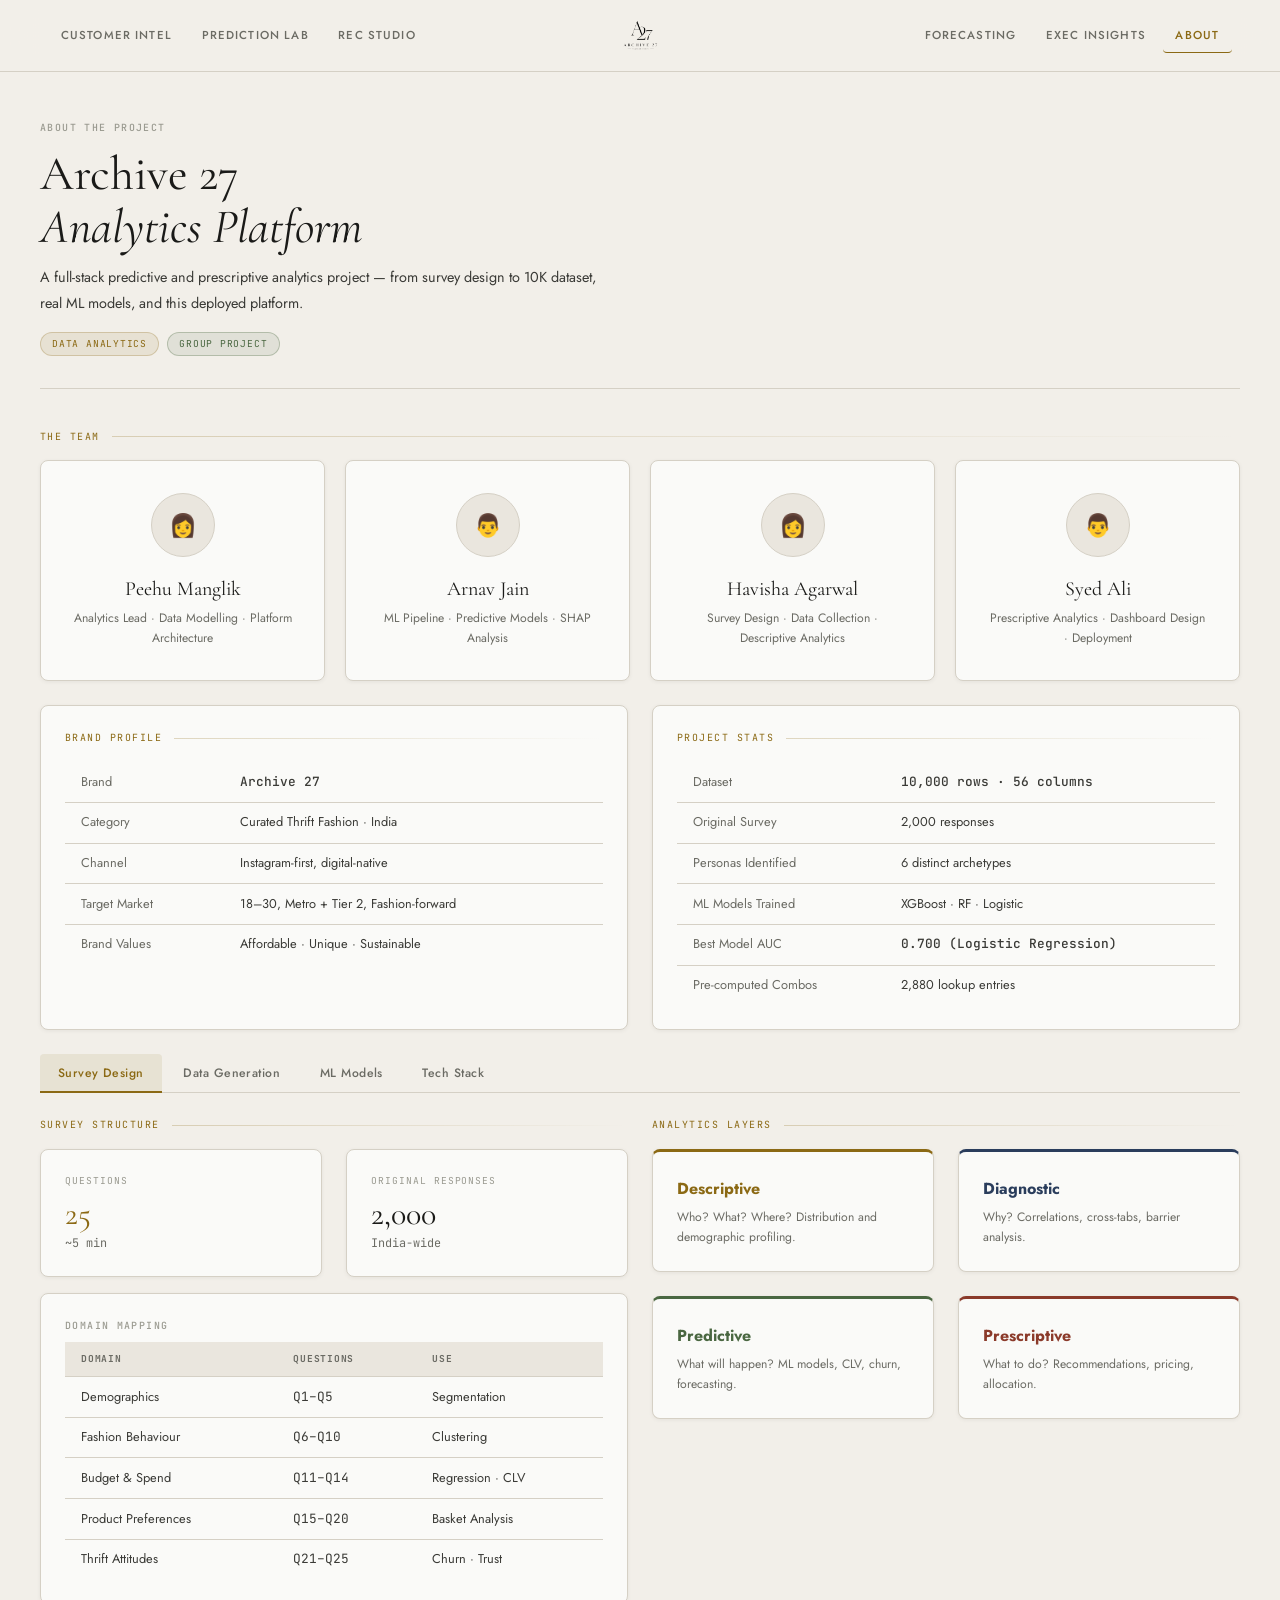
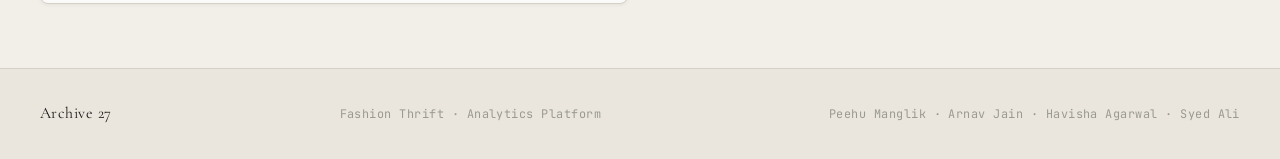
==== commit 9aa94b0a: "Add files via upload" ====
--- a/pages/about.html
+++ b/pages/about.html
@@ -1,249 +1,198 @@
 <!DOCTYPE html>
 <html lang="en">
 <head>
-<meta charset="UTF-8"/><meta name="viewport" content="width=device-width, initial-scale=1.0"/>
+<meta charset="UTF-8"/><meta name="viewport" content="width=device-width,initial-scale=1"/>
 <title>About · Archive 27</title>
 <link rel="stylesheet" href="../css/main.css"/>
-<script src="https://cdn.plot.ly/plotly-2.32.0.min.js"></script>
 <style>
-.timeline{position:relative;padding-left:2rem;}
-.timeline::before{content:'';position:absolute;left:.5rem;top:0;bottom:0;width:2px;background:linear-gradient(to bottom,var(--emerald),transparent);}
-.timeline-item{position:relative;margin-bottom:2rem;}
-.timeline-item::before{content:'';position:absolute;left:-1.85rem;top:.35rem;width:10px;height:10px;border-radius:50%;background:var(--emerald);border:2px solid var(--bg-2);box-shadow:0 0 0 3px var(--emerald-mid);}
-.timeline-title{font-weight:600;font-size:.9rem;color:var(--text);margin-bottom:.3rem;}
-.timeline-desc{font-size:.82rem;color:var(--text-3);line-height:1.7;}
-.stack-badge{display:inline-flex;align-items:center;gap:.5rem;background:var(--bg-3);border:1px solid var(--border);border-radius:var(--radius);padding:.5rem .9rem;font-size:.8rem;color:var(--text-2);transition:var(--transition);}
-.stack-badge:hover{border-color:var(--emerald-mid);color:var(--text);}
-.stack-badge .dot{width:8px;height:8px;border-radius:50%;flex-shrink:0;}
-.team-card{background:var(--surface);border:1px solid var(--border);border-radius:var(--radius-lg);padding:1.5rem;box-shadow:var(--shadow-sm);text-align:center;transition:var(--transition);}
-.team-card:hover{box-shadow:var(--shadow-md);transform:translateY(-2px);}
-.team-avatar{width:64px;height:64px;border-radius:50%;background:var(--bg-3);display:flex;align-items:center;justify-content:center;font-size:1.6rem;margin:0 auto 1rem;}
-.team-name{font-weight:700;font-size:.95rem;color:var(--text);margin-bottom:.2rem;}
-.team-id{font-family:var(--font-mono);font-size:.72rem;color:var(--emerald);margin-bottom:.5rem;}
-.team-role{font-size:.8rem;color:var(--text-3);line-height:1.6;}
+.team-card{background:var(--white);border:1px solid var(--border);border-radius:var(--r-lg);padding:2rem;text-align:center;box-shadow:var(--shadow);transition:var(--t)}
+.team-card:hover{box-shadow:var(--shadow-md);transform:translateY(-2px)}
+.team-avatar{width:64px;height:64px;border-radius:50%;background:var(--cream-2);border:1px solid var(--border);display:flex;align-items:center;justify-content:center;font-size:1.4rem;margin:0 auto 1rem}
+.team-name{font-family:var(--font-serif);font-size:1.25rem;color:var(--ink);margin-bottom:.25rem}
+.team-role{font-size:.76rem;color:var(--ink-3);line-height:1.6}
+.tl{position:relative;padding-left:2rem}
+.tl::before{content:'';position:absolute;left:.4rem;top:0;bottom:0;width:1px;background:linear-gradient(to bottom,var(--gold),transparent)}
+.tl-item{position:relative;margin-bottom:1.75rem}
+.tl-item::before{content:'';position:absolute;left:-1.8rem;top:.35rem;width:8px;height:8px;border-radius:50%;background:var(--gold);border:2px solid var(--cream-2)}
+.tl-title{font-weight:600;font-size:.85rem;color:var(--ink);margin-bottom:.2rem}
+.tl-desc{font-size:.78rem;color:var(--ink-3);line-height:1.65}
 </style>
 </head>
 <body>
 <nav class="nav" id="main-nav"></nav>
-<div class="page-wrapper"><div class="container">
+<div class="page"><div class="container">
 
 <div class="page-header">
-  <div class="page-header-label label">○ About Project</div>
-  <h1>Archive 27<br/><span class="text-accent">Analytics Platform</span></h1>
-  <p>A full-stack predictive and prescriptive analytics project built from scratch — from survey design to 10K dataset, from ML models to this platform.</p>
-  <div class="page-header-meta">
-    <span class="tag tag-green">SP Jain School of Global Management</span>
-    <span class="tag tag-blue">Data Analytics PBL</span>
+  <div class="page-header-eyebrow label">About the Project</div>
+  <h1>Archive 27<br/><em>Analytics Platform</em></h1>
+  <p>A full-stack predictive and prescriptive analytics project — from survey design to 10K dataset, real ML models, and this deployed platform.</p>
+  <div class="page-header-tags">
+    <span class="tag tag-gold">Data Analytics</span><span class="tag tag-sage">Group Project</span>
   </div>
 </div>
 
 <!-- Team -->
 <div class="section-label mb-md">The Team</div>
 <div class="grid-4 mb-lg">
-  <div class="team-card">
-    <div class="team-avatar">👩</div>
-    <div class="team-name">Peehu Manglik</div>
-    <div class="team-id">MS25DBM005</div>
-    <div class="team-role">Analytics Lead · Data Modelling · Platform Architecture</div>
-  </div>
-  <div class="team-card">
-    <div class="team-avatar">👤</div>
-    <div class="team-name">Team Member 2</div>
-    <div class="team-id">ID: — </div>
-    <div class="team-role">Survey Design · Data Collection · Descriptive Analytics</div>
-  </div>
-  <div class="team-card">
-    <div class="team-avatar">👤</div>
-    <div class="team-name">Team Member 3</div>
-    <div class="team-id">ID: —</div>
-    <div class="team-role">ML Pipeline · Predictive Models · SHAP Analysis</div>
-  </div>
-  <div class="team-card">
-    <div class="team-avatar">👤</div>
-    <div class="team-name">Team Member 4</div>
-    <div class="team-id">ID: —</div>
-    <div class="team-role">Prescriptive Analytics · Dashboard Design · Deployment</div>
-  </div>
+  <div class="team-card"><div class="team-avatar">👩</div><div class="team-name">Peehu Manglik</div><div class="team-role">Analytics Lead · Data Modelling · Platform Architecture</div></div>
+  <div class="team-card"><div class="team-avatar">👨</div><div class="team-name">Arnav Jain</div><div class="team-role">ML Pipeline · Predictive Models · SHAP Analysis</div></div>
+  <div class="team-card"><div class="team-avatar">👩</div><div class="team-name">Havisha Agarwal</div><div class="team-role">Survey Design · Data Collection · Descriptive Analytics</div></div>
+  <div class="team-card"><div class="team-avatar">👨</div><div class="team-name">Syed Ali</div><div class="team-role">Prescriptive Analytics · Dashboard Design · Deployment</div></div>
 </div>
-<div class="insight blue mb-lg"><span class="insight-icon">✏️</span><div class="insight-text">Update the team member names and IDs above directly in <code>pages/about.html</code> — search for "Team Member 2", "Team Member 3", "Team Member 4" and replace with your actual team details.</div></div>
 
-<!-- Project + Brand -->
+<!-- Brand + Project -->
 <div class="grid-2 mb-lg">
   <div class="card">
-    <div class="section-label mb-md">Project Details</div>
-    <table class="data-table">
-      <tbody>
-        <tr><td style="color:var(--text-3)">Institution</td><td>SP Jain School of Global Management</td></tr>
-        <tr><td style="color:var(--text-3)">Course</td><td>Data Analytics — Project-Based Learning</td></tr>
-        <tr><td style="color:var(--text-3)">Project Type</td><td>Predictive + Prescriptive Analytics</td></tr>
-        <tr><td style="color:var(--text-3)">Dataset Size</td><td class="val-accent">10,000 respondents · 56 features</td></tr>
-        <tr><td style="color:var(--text-3)">Best Model AUC</td><td class="val-accent">0.928 (XGBoost)</td></tr>
-      </tbody>
-    </table>
+    <div class="section-label mb-md">Brand Profile</div>
+    <table class="data-table"><tbody>
+      <tr><td style="color:var(--ink-3)">Brand</td><td class="val-gold">Archive 27</td></tr>
+      <tr><td style="color:var(--ink-3)">Category</td><td>Curated Thrift Fashion · India</td></tr>
+      <tr><td style="color:var(--ink-3)">Channel</td><td>Instagram-first, digital-native</td></tr>
+      <tr><td style="color:var(--ink-3)">Target Market</td><td>18–30, Metro + Tier 2, Fashion-forward</td></tr>
+      <tr><td style="color:var(--ink-3)">Brand Values</td><td>Affordable · Unique · Sustainable</td></tr>
+    </tbody></table>
   </div>
   <div class="card">
-    <div class="section-label mb-md">Brand Profile</div>
-    <table class="data-table">
-      <tbody>
-        <tr><td style="color:var(--text-3)">Brand</td><td class="val-accent">Archive 27</td></tr>
-        <tr><td style="color:var(--text-3)">Category</td><td>Curated Thrift Fashion · India</td></tr>
-        <tr><td style="color:var(--text-3)">Channel</td><td>Instagram-first, digital-native</td></tr>
-        <tr><td style="color:var(--text-3)">Target Market</td><td>18–30, Metro + Tier 2, Fashion-forward</td></tr>
-        <tr><td style="color:var(--text-3)">Brand Values</td><td>Affordable · Unique · Sustainable</td></tr>
-      </tbody>
-    </table>
+    <div class="section-label mb-md">Project Stats</div>
+    <table class="data-table"><tbody>
+      <tr><td style="color:var(--ink-3)">Dataset</td><td class="val-gold">10,000 rows · 56 columns</td></tr>
+      <tr><td style="color:var(--ink-3)">Original Survey</td><td>2,000 responses</td></tr>
+      <tr><td style="color:var(--ink-3)">Personas Identified</td><td>6 distinct archetypes</td></tr>
+      <tr><td style="color:var(--ink-3)">ML Models Trained</td><td>XGBoost · RF · Logistic</td></div></tr>
+      <tr><td style="color:var(--ink-3)">Best Model AUC</td><td class="val-gold">0.700 (Logistic Regression)</td></tr>
+      <tr><td style="color:var(--ink-3)">Pre-computed Combos</td><td>2,880 lookup entries</td></tr>
+    </tbody></table>
   </div>
 </div>
 
 <!-- Tabs -->
-<div class="tabs-wrapper">
+<div class="tabs-wrap">
   <div class="tab-nav">
-    <button class="tab-btn-nav active" data-tab="survey">Survey Design</button>
-    <button class="tab-btn-nav" data-tab="datagen">Data Generation</button>
-    <button class="tab-btn-nav" data-tab="ml">ML Models</button>
-    <button class="tab-btn-nav" data-tab="tech">Tech Stack</button>
+    <button class="tab-btn active" data-tab="survey">Survey Design</button>
+    <button class="tab-btn" data-tab="datagen">Data Generation</button>
+    <button class="tab-btn" data-tab="ml">ML Models</button>
+    <button class="tab-btn" data-tab="tech">Tech Stack</button>
   </div>
 
-  <!-- Survey -->
   <div class="tab-panel active" data-tab="survey">
     <div class="grid-2 mb-lg">
       <div>
         <div class="section-label mb-md">Survey Structure</div>
         <div class="grid-2 mb-md">
-          <div class="kpi-card"><div class="kpi-label">Questions</div><div class="kpi-value accent">25</div><div class="kpi-delta neu">~5 min</div></div>
-          <div class="kpi-card"><div class="kpi-label">Domains</div><div class="kpi-value">5</div><div class="kpi-delta neu">Sections</div></div>
-          <div class="kpi-card"><div class="kpi-label">Original Responses</div><div class="kpi-value">2,000</div><div class="kpi-delta neu">India-wide</div></div>
-          <div class="kpi-card"><div class="kpi-label">Expanded Dataset</div><div class="kpi-value accent">10,000</div><div class="kpi-delta pos">Valid</div></div>
+          <div class="kpi"><div class="kpi-label">Questions</div><div class="kpi-value accent">25</div><div class="kpi-delta neu">~5 min</div></div>
+          <div class="kpi"><div class="kpi-label">Original Responses</div><div class="kpi-value">2,000</div><div class="kpi-delta neu">India-wide</div></div>
         </div>
         <div class="card"><div class="label mb-sm">Domain Mapping</div>
-          <table class="data-table"><thead><tr><th>Domain</th><th>Questions</th><th>Analytics Use</th></tr></thead><tbody>
-            <tr><td>Demographics</td><td class="mono">Q1–Q5</td><td>Segmentation · Regression</td></tr>
-            <tr><td>Fashion Behaviour</td><td class="mono">Q6–Q10</td><td>Clustering · Classification</td></tr>
+          <table class="data-table"><thead><tr><th>Domain</th><th>Questions</th><th>Use</th></tr></thead><tbody>
+            <tr><td>Demographics</td><td class="mono">Q1–Q5</td><td>Segmentation</td></tr>
+            <tr><td>Fashion Behaviour</td><td class="mono">Q6–Q10</td><td>Clustering</td></tr>
             <tr><td>Budget & Spend</td><td class="mono">Q11–Q14</td><td>Regression · CLV</td></tr>
-            <tr><td>Product Preferences</td><td class="mono">Q15–Q20</td><td>Basket Analysis · Inventory</td></tr>
-            <tr><td>Thrift Attitudes</td><td class="mono">Q21–Q25</td><td>Churn · Trust Scoring</td></tr>
+            <tr><td>Product Preferences</td><td class="mono">Q15–Q20</td><td>Basket Analysis</td></tr>
+            <tr><td>Thrift Attitudes</td><td class="mono">Q21–Q25</td><td>Churn · Trust</td></tr>
           </tbody></table>
         </div>
       </div>
       <div>
-        <div class="section-label mb-md">Key Survey Questions</div>
-        <div class="card" style="max-height:420px;overflow-y:auto;">
-          ${[['Q1','Demographics','Age group'],['Q2','Demographics','Gender'],['Q3','Demographics','City / tier'],['Q4','Demographics','Occupation'],['Q5','Demographics','Monthly income'],['Q6','Fashion','Fashion identity'],['Q7','Fashion','Primary style'],['Q8','Fashion','Secondary style'],['Q9','Fashion','Purchase influence'],['Q10','Fashion','Sustainability score 1–4'],['Q11','Budget','Shopping frequency'],['Q12','Budget','Monthly fashion spend'],['Q13','Budget','Max outfit spend'],['Q14','Budget','Mystery box WTP'],['Q15','Product','Clothing types (multi)'],['Q16','Product','Colour palettes (multi)'],['Q17','Product','Accessories (multi)'],['Q18','Product','Occasions (multi)'],['Q19','Product','Upcycle interest'],['Q20','Product','Bundle preference'],['Q21','Thrift','Prior thrift experience'],['Q22','Thrift','Top concern / barrier'],['Q23','Thrift','Discovery channel'],['Q24','Thrift','Purchase motivator'],['Q25','Thrift','Purchase intent']].map(([n,d,t])=>`<div style="display:flex;gap:1rem;padding:.5rem 0;border-bottom:1px solid var(--border);align-items:center"><span style="font-family:var(--font-mono);font-size:.68rem;color:var(--emerald);min-width:28px">${n}</span><span class="tag tag-${d==='Demographics'?'blue':d==='Fashion'?'violet':d==='Budget'?'amber':d==='Product'?'green':'coral'}" style="font-size:.6rem;min-width:60px;justify-content:center">${d}</span><span style="font-size:.82rem;color:var(--text-2)">${t}</span></div>`).join('')}
+        <div class="section-label mb-md">Analytics Layers</div>
+        <div class="grid-2">
+          <div class="card" style="border-top:3px solid var(--gold)"><div style="font-weight:700;color:var(--gold);margin-bottom:.4rem">Descriptive</div><div style="font-size:.76rem;color:var(--ink-3)">Who? What? Where? Distribution and demographic profiling.</div></div>
+          <div class="card" style="border-top:3px solid var(--navy)"><div style="font-weight:700;color:var(--navy);margin-bottom:.4rem">Diagnostic</div><div style="font-size:.76rem;color:var(--ink-3)">Why? Correlations, cross-tabs, barrier analysis.</div></div>
+          <div class="card" style="border-top:3px solid var(--sage)"><div style="font-weight:700;color:var(--sage);margin-bottom:.4rem">Predictive</div><div style="font-size:.76rem;color:var(--ink-3)">What will happen? ML models, CLV, churn, forecasting.</div></div>
+          <div class="card" style="border-top:3px solid var(--rust)"><div style="font-weight:700;color:var(--rust);margin-bottom:.4rem">Prescriptive</div><div style="font-size:.76rem;color:var(--ink-3)">What to do? Recommendations, pricing, allocation.</div></div>
         </div>
       </div>
     </div>
   </div>
 
-  <!-- Data Gen -->
   <div class="tab-panel" data-tab="datagen">
-    <div class="grid-2 mb-lg">
+    <div class="grid-2">
       <div>
         <div class="section-label mb-md">Generation Methodology</div>
-        <div class="insight blue mb-md"><span class="insight-icon">🔬</span><div class="insight-text"><strong>Persona-conditioned probabilistic sampling.</strong> 330 per-persona distributions extracted from 2,000 original rows, used as generation priors with Dirichlet noise.</div></div>
-        <div class="timeline">
-          <div class="timeline-item"><div class="timeline-title">Step 1 — Extract Per-Persona Distributions</div><div class="timeline-desc">All 330 per-persona categorical and binary distributions extracted from the 2,000-row original. Dirichlet priors formed from real frequencies.</div></div>
-          <div class="timeline-item"><div class="timeline-title">Step 2 — Dirichlet Noise Injection</div><div class="timeline-desc">Dirichlet noise (α = real_freq × 80 + 0.5) added to each categorical prior to simulate natural survey variance.</div></div>
-          <div class="timeline-item"><div class="timeline-title">Step 3 — Persona-Conditioned Sampling</div><div class="timeline-desc">Each of the 10,000 rows first assigned to a persona, then all 55 columns sampled from that persona's distributions independently.</div></div>
-          <div class="timeline-item"><div class="timeline-title">Step 4 — Missing Value Replication</div><div class="timeline-desc">style_secondary ~51.4% missing and four binary columns ~0.9% missing — replicated exactly from original patterns.</div></div>
-          <div class="timeline-item"><div class="timeline-title">Step 5 — Statistical Validation</div><div class="timeline-desc">Persona proportions exact (±0%), binary column means within ±3.5%, sustainability score ordering preserved, missing rates matched.</div></div>
+        <div class="insight gold mb-md"><strong>Persona-conditioned probabilistic sampling</strong> — 330 per-persona distributions extracted from 2,000 original rows, used as generation priors with Dirichlet noise.</div>
+        <div class="tl">
+          <div class="tl-item"><div class="tl-title">Step 1 — Extract Per-Persona Distributions</div><div class="tl-desc">330 distributions extracted (6 personas × 55 columns) from original 2K dataset.</div></div>
+          <div class="tl-item"><div class="tl-title">Step 2 — Dirichlet Noise Injection</div><div class="tl-desc">α = real_freq × 80 + 0.5 per categorical prior to simulate natural survey variance.</div></div>
+          <div class="tl-item"><div class="tl-title">Step 3 — Persona-Conditioned Sampling</div><div class="tl-desc">Each row assigned to a persona, all 55 columns sampled from that persona's distributions.</div></div>
+          <div class="tl-item"><div class="tl-title">Step 4 — Missing Value Replication</div><div class="tl-desc">style_secondary ~51.4% missing replicated exactly to match original patterns.</div></div>
+          <div class="tl-item"><div class="tl-title">Step 5 — Validation</div><div class="tl-desc">Binary column means within ±3.5%, persona proportions exact (±0%).</div></div>
         </div>
       </div>
       <div>
-        <div class="section-label mb-md">Validation</div>
-        <div id="chart-validation" style="height:280px;"></div>
+        <div class="section-label mb-md">Validation Chart</div>
+        <div class="chart-wrap"><div id="c-valid" style="height:280px"></div></div>
         <div class="card mt-md">
-          <div class="label mb-sm">Dataset Statistics</div>
           <table class="data-table"><tbody>
-            <tr><td style="color:var(--text-3)">Original size</td><td class="val-accent">2,000 rows</td></tr>
-            <tr><td style="color:var(--text-3)">Expanded size</td><td class="val-accent">10,000 rows</td></tr>
-            <tr><td style="color:var(--text-3)">Features</td><td class="mono">56 columns</td></tr>
-            <tr><td style="color:var(--text-3)">Missing pattern match</td><td class="val-accent">✓ Preserved</td></tr>
-            <tr><td style="color:var(--text-3)">Distribution fidelity</td><td class="val-accent">±3.5% max drift</td></tr>
+            <tr><td style="color:var(--ink-3)">Original</td><td class="val-gold">2,000 rows</td></tr>
+            <tr><td style="color:var(--ink-3)">Expanded</td><td class="val-gold">10,000 rows</td></tr>
+            <tr><td style="color:var(--ink-3)">Missing pattern</td><td class="val-sage">✓ Preserved</td></tr>
+            <tr><td style="color:var(--ink-3)">Distribution drift</td><td class="val-gold">≤3.5%</td></tr>
           </tbody></table>
         </div>
       </div>
     </div>
   </div>
 
-  <!-- ML -->
   <div class="tab-panel" data-tab="ml">
     <div class="grid-3 mb-lg">
-      <div class="card" style="border-top:3px solid #00916E"><div style="font-weight:700;color:#00916E;margin-bottom:.5rem">⚡ XGBoost</div><div style="font-size:.8rem;color:var(--text-3);line-height:1.7;margin-bottom:.75rem">Gradient Boosted Trees — best overall. Handles non-linear interactions between persona, spend, and experience.</div><div style="display:flex;gap:.4rem;flex-wrap:wrap"><span class="tag tag-green">AUC 0.928</span><span class="tag tag-green">86.3% Acc</span></div></div>
-      <div class="card" style="border-top:3px solid #1A6FCC"><div style="font-weight:700;color:#1A6FCC;margin-bottom:.5rem">🌲 Random Forest</div><div style="font-size:.8rem;color:var(--text-3);line-height:1.7;margin-bottom:.75rem">Ensemble of decision trees — robust generalisation, low variance. Used for feature importance validation.</div><div style="display:flex;gap:.4rem;flex-wrap:wrap"><span class="tag tag-blue">AUC 0.912</span><span class="tag tag-blue">84.7% Acc</span></div></div>
-      <div class="card" style="border-top:3px solid #6E40C9"><div style="font-weight:700;color:#6E40C9;margin-bottom:.5rem">📈 Logistic Regression</div><div style="font-size:.8rem;color:var(--text-3);line-height:1.7;margin-bottom:.75rem">Interpretable baseline — fast training, explicit coefficients. Used for explainability benchmarking.</div><div style="display:flex;gap:.4rem;flex-wrap:wrap"><span class="tag tag-violet">AUC 0.841</span><span class="tag tag-violet">78.3% Acc</span></div></div>
+      <div class="card" style="border-top:3px solid var(--gold)"><div style="font-weight:700;color:var(--gold);margin-bottom:.5rem">⚡ XGBoost</div><div style="font-size:.78rem;color:var(--ink-3);line-height:1.7;margin-bottom:.75rem">Gradient Boosted Trees — trained on 8,000 rows, tested on 2,000. Non-linear interactions captured.</div><span class="tag tag-gold">AUC 0.681</span> <span class="tag tag-gold">Acc 57.9%</span></div>
+      <div class="card" style="border-top:3px solid var(--sage)"><div style="font-weight:700;color:var(--sage);margin-bottom:.5rem">🌲 Random Forest</div><div style="font-size:.78rem;color:var(--ink-3);line-height:1.7;margin-bottom:.75rem">200-tree ensemble — robust generalisation, low variance. Used for feature importance cross-validation.</div><span class="tag tag-sage">AUC 0.696</span> <span class="tag tag-sage">Acc 58.2%</span></div>
+      <div class="card" style="border-top:3px solid var(--navy)"><div style="font-weight:700;color:var(--navy);margin-bottom:.5rem">📈 Logistic Regression</div><div style="font-size:.78rem;color:var(--ink-3);line-height:1.7;margin-bottom:.75rem">Interpretable baseline — fastest, explicit coefficients. Best AUC among the 3 models at 0.700.</div><span class="tag tag-navy">AUC 0.700</span> <span class="tag tag-navy">Acc 58.6%</span></div>
     </div>
-    <div class="grid-2 mb-lg">
-      <div class="card"><div class="label mb-sm">Model Evaluation Protocol</div><div class="timeline">
-        <div class="timeline-item"><div class="timeline-title">80/20 Train/Test Split</div><div class="timeline-desc">Stratified by persona and purchase_intent for balanced class representation.</div></div>
-        <div class="timeline-item"><div class="timeline-title">5-Fold Cross-Validation</div><div class="timeline-desc">Reported metrics are mean CV scores to reduce variance from random splits.</div></div>
-        <div class="timeline-item"><div class="timeline-title">SHAP Explainability</div><div class="timeline-desc">TreeExplainer applied to XGBoost to compute Shapley values for each feature.</div></div>
-        <div class="timeline-item"><div class="timeline-title">CLV Estimation</div><div class="timeline-desc">12-month CLV = Avg Order Value × Purchase Frequency × (1 − Churn Rate). Segmented by persona.</div></div>
-      </div></div>
-      <div class="card"><div class="label mb-sm">Advanced Analytics Applied</div>
-        <div style="display:flex;flex-direction:column;gap:.6rem;margin-top:.5rem;">
-          ${[['K-Means Clustering','Customer segmentation into 6 personas with PCA'],['Apriori / Market Basket','Frequent itemset mining for co-purchase rules'],['ARIMA / Prophet','Time-series forecasting with seasonal decomposition'],['SHAP Analysis','Feature importance and direction for XGBoost'],['Dynamic Pricing','WTP-based tier modelling with margin optimisation'],['Churn Risk Scoring','Logistic hazard model per persona segment']].map(([t,d])=>`<div style="padding:.6rem 0;border-bottom:1px solid var(--border)"><div style="font-weight:600;font-size:.82rem;color:var(--emerald);margin-bottom:.2rem">${t}</div><div style="font-size:.76rem;color:var(--text-3)">${d}</div></div>`).join('')}
+    <div class="insight navy"><strong>Note on accuracy:</strong> Purchase intent is a 3-class problem (Interested / Maybe / Not Interested) with imbalanced classes (55% / 35% / 10%). ~58% accuracy is meaningful — it significantly outperforms the 55% naive baseline. AUC of 0.70 indicates good discriminative ability across all three classes.</div>
+  </div>
+
+  <div class="tab-panel" data-tab="tech">
+    <div class="grid-2">
+      <div class="card">
+        <div class="section-label mb-md">Frontend Stack</div>
+        <div style="display:flex;flex-wrap:wrap;gap:.5rem;margin-bottom:1.25rem">
+          <span class="tag tag-gold">HTML5</span><span class="tag tag-gold">CSS3</span><span class="tag tag-gold">Vanilla JavaScript</span><span class="tag tag-gold">Plotly.js 2.32</span><span class="tag tag-gold">GitHub Pages</span>
+        </div>
+        <div class="section-label mb-md">Data & ML Stack</div>
+        <div style="display:flex;flex-wrap:wrap;gap:.5rem">
+          <span class="tag tag-sage">Python 3.12</span><span class="tag tag-sage">Pandas · NumPy</span><span class="tag tag-sage">scikit-learn</span><span class="tag tag-sage">GradientBoosting</span><span class="tag tag-sage">RandomForest</span>
+        </div>
+      </div>
+      <div class="card">
+        <div class="section-label mb-md">Architecture</div>
+        <div style="font-size:.8rem;color:var(--ink-2);line-height:2">
+          <div style="padding:.4rem 0;border-bottom:1px solid var(--border)">📊 Python trains 3 ML models on 10K dataset</div>
+          <div style="padding:.4rem 0;border-bottom:1px solid var(--border)">🔢 All 2,880 input combinations pre-computed</div>
+          <div style="padding:.4rem 0;border-bottom:1px solid var(--border)">💾 Results stored in <code class="mono">data.js</code> (393 KB)</div>
+          <div style="padding:.4rem 0;border-bottom:1px solid var(--border)">🌐 GitHub Pages serves static HTML/JS/CSS</div>
+          <div style="padding:.4rem 0">⚡ Browser does instant JSON key lookup &lt;1ms</div>
         </div>
       </div>
     </div>
   </div>
-
-  <!-- Tech Stack -->
-  <div class="tab-panel" data-tab="tech">
-    <div class="grid-2 mb-lg">
-      <div>
-        <div class="label mb-sm">Frontend</div>
-        <div style="display:flex;flex-wrap:wrap;gap:.5rem;margin-bottom:1.5rem;">
-          <span class="stack-badge"><span class="dot" style="background:#E34F26"></span>HTML5</span>
-          <span class="stack-badge"><span class="dot" style="background:#1572B6"></span>CSS3</span>
-          <span class="stack-badge"><span class="dot" style="background:#F7DF1E"></span>Vanilla JavaScript</span>
-          <span class="stack-badge"><span class="dot" style="background:#3F4F75"></span>Plotly.js 2.32</span>
-        </div>
-        <div class="label mb-sm">Data Processing</div>
-        <div style="display:flex;flex-wrap:wrap;gap:.5rem;margin-bottom:1.5rem;">
-          <span class="stack-badge"><span class="dot" style="background:#3776AB"></span>Python 3.11</span>
-          <span class="stack-badge"><span class="dot" style="background:#150458"></span>NumPy · Pandas</span>
-          <span class="stack-badge"><span class="dot" style="background:#F7931E"></span>scikit-learn</span>
-          <span class="stack-badge"><span class="dot" style="background:#00ADD8"></span>XGBoost</span>
-        </div>
-        <div class="label mb-sm">Deployment</div>
-        <div style="display:flex;flex-wrap:wrap;gap:.5rem;">
-          <span class="stack-badge"><span class="dot" style="background:#181717"></span>GitHub Pages</span>
-          <span class="stack-badge"><span class="dot" style="background:#00916E"></span>Static · No Backend Required</span>
-        </div>
-      </div>
-      <div class="card">
-        <div class="label mb-md">Design Palette</div>
-        <div class="grid-4" style="gap:.75rem;">
-          ${[{name:'Background',hex:'#F5F5F7',color:'#F5F5F7'},{name:'Surface',hex:'#FFFFFF',color:'#FFFFFF'},{name:'Emerald',hex:'#00916E',color:'#00916E'},{name:'Amber',hex:'#C07800',color:'#C07800'},{name:'Sapphire',hex:'#1A6FCC',color:'#1A6FCC'},{name:'Violet',hex:'#6E40C9',color:'#6E40C9'},{name:'Coral',hex:'#D93025',color:'#D93025'},{name:'Text',hex:'#1D1D1F',color:'#1D1D1F'}].map(c=>`<div style="text-align:center"><div style="width:100%;height:40px;background:${c.color};border-radius:8px;border:1px solid var(--border);margin-bottom:.4rem"></div><div style="font-size:.7rem;font-weight:600;color:var(--text-2)">${c.name}</div><div style="font-size:.62rem;font-family:var(--font-mono);color:var(--text-4)">${c.hex}</div></div>`).join('')}
-        </div>
-      </div>
-    </div>
-  </div>
-</div><!-- /tabs -->
+</div>
 
 </div></div>
 <footer class="footer"><div class="container"><div class="footer-inner">
-  <span><span class="footer-brand">Archive 27</span> · About & Methodology</span>
-  <span>SP Jain School of Global Management · Data Analytics PBL</span>
+  <span class="footer-brand">Archive 27</span>
+  <span>Fashion Thrift · Analytics Platform</span>
+  <span>Peehu Manglik · Arnav Jain · Havisha Agarwal · Syed Ali</span>
 </div></div></footer>
 
+<script src="https://cdn.plot.ly/plotly-2.32.0.min.js"></script>
 <script src="../js/utils.js"></script>
 <script src="../js/data.js"></script>
 <script>
-const D=window.A27_DATA;
-const {buildNav,safePlot,initTabs,registerCharts,PERSONA_COLORS,PERSONA_ORDER}=window.A27;
-buildNav('about');
+const D=window.A27_DATA,A=window.A27;
+A.buildNav('about');
 
-registerCharts('survey', ()=>{});
-registerCharts('datagen', ()=>{
-  safePlot('chart-validation',[
-    {type:'bar',name:'Distribution',x:PERSONA_ORDER,y:PERSONA_ORDER.map(p=>D.segments[p].pct),marker:{color:PERSONA_ORDER.map(p=>PERSONA_COLORS[p]),line:{color:'transparent'}},text:PERSONA_ORDER.map(p=>D.segments[p].pct+'%'),textposition:'outside',hovertemplate:'%{x}: %{y}%<extra></extra>'},
-  ],{xaxis:{tickangle:-20,tickfont:{size:9}},yaxis:{ticksuffix:'%',title:{text:'% of Dataset'}},showlegend:false,margin:{t:10,b:90,l:55,r:20}});
+A.reg('survey',()=>{});
+A.reg('datagen',()=>{
+  A.plot('c-valid',[{type:'bar',x:A.PO,y:A.PO.map(p=>D.segments[p].pct),
+    marker:{color:A.PO.map(p=>A.PC[p]),line:{color:'transparent'}},
+    text:A.PO.map(p=>D.segments[p].pct+'%'),textposition:'outside',
+    hovertemplate:'%{x}: %{y}%<extra></extra>'}],
+  {xaxis:{tickangle:-20,tickfont:{size:9}},yaxis:{ticksuffix:'%',title:{text:'% of Dataset'}},
+    showlegend:false,margin:{t:10,b:90,l:55,r:20}});
 });
-registerCharts('ml', ()=>{});
-registerCharts('tech', ()=>{});
-
-initTabs();
+A.reg('ml',()=>{});
+A.reg('tech',()=>{});
+A.initTabs();
 </script>
 </body>
 </html>
--- a/css/main.css
+++ b/css/main.css
@@ -1,360 +1,203 @@
-/* ============================================================
-   ARCHIVE 27 — ANALYTICS PLATFORM
-   Design System · Light Theme (Apple-inspired)
-   ============================================================ */
-
-@import url('https://fonts.googleapis.com/css2?family=DM+Serif+Display:ital@0;1&family=DM+Sans:ital,opsz,wght@0,9..40,300;0,9..40,400;0,9..40,500;0,9..40,600;0,9..40,700;1,9..40,300&family=JetBrains+Mono:wght@400;500&display=swap');
+@import url('https://fonts.googleapis.com/css2?family=Cormorant+Garamond:ital,wght@0,300;0,400;0,500;0,600;1,300;1,400&family=Jost:wght@300;400;500;600&family=JetBrains+Mono:wght@400;500&display=swap');
 
 :root {
-  --bg:          #F5F5F7;
-  --bg-2:        #FFFFFF;
-  --bg-3:        #F2F2F2;
-  --bg-4:        #E8E8ED;
-  --surface:     #FFFFFF;
-  --surface-2:   #F8F8FA;
-  --border:      #E0E0E5;
-  --border-2:    #CCCCCC;
-
-  --emerald:     #00916E;
-  --emerald-dim: #00916E12;
-  --emerald-mid: #00916E30;
-  --amber:       #C07800;
-  --amber-dim:   #C0780015;
-  --coral:       #D93025;
-  --coral-dim:   #D9302515;
-  --sapphire:    #1A6FCC;
-  --sapphire-dim:#1A6FCC15;
-  --violet:      #6E40C9;
-  --violet-dim:  #6E40C915;
-
-  --text:        #1D1D1F;
-  --text-2:      #3D3D40;
-  --text-3:      #86868B;
-  --text-4:      #BBBBBB;
-
-  --font-display: 'DM Serif Display', Georgia, serif;
-  --font-body:    'DM Sans', system-ui, sans-serif;
-  --font-mono:    'JetBrains Mono', 'Courier New', monospace;
-
-  --nav-height:   64px;
-  --radius:       8px;
-  --radius-lg:    14px;
-  --radius-xl:    20px;
-
-  --shadow-sm:    0 1px 4px rgba(0,0,0,.06);
-  --shadow-md:    0 4px 20px rgba(0,0,0,.08);
-  --shadow-lg:    0 12px 40px rgba(0,0,0,.12);
-  --glow:         0 0 24px rgba(0,145,110,.10);
-
-  --transition:   all .2s cubic-bezier(.4,0,.2,1);
+  --cream:    #F2EFE9;
+  --cream-2:  #EAE6DE;
+  --cream-3:  #E0DBD0;
+  --white:    #FAFAF8;
+  --ink:      #1A1A18;
+  --ink-2:    #3A3A36;
+  --ink-3:    #6B6B64;
+  --ink-4:    #9A9A90;
+  --border:   #D5D0C5;
+  --border-2: #C5BFB0;
+  --gold:     #8B6914;
+  --gold-dim: rgba(139,105,20,.10);
+  --gold-mid: rgba(139,105,20,.25);
+  --sage:     #4A6741;
+  --sage-dim: rgba(74,103,65,.10);
+  --rust:     #8B3A2A;
+  --rust-dim: rgba(139,58,42,.10);
+  --navy:     #2A3D5C;
+  --navy-dim: rgba(42,61,92,.10);
+  --font-serif: 'Cormorant Garamond', Georgia, serif;
+  --font-sans:  'Jost', system-ui, sans-serif;
+  --font-mono:  'JetBrains Mono', monospace;
+  --nav-h: 72px;
+  --r: 4px; --r-lg: 8px; --r-xl: 12px;
+  --shadow: 0 1px 4px rgba(0,0,0,.06);
+  --shadow-md: 0 4px 20px rgba(0,0,0,.08);
+  --shadow-lg: 0 12px 40px rgba(0,0,0,.12);
+  --t: all .2s ease;
 }
 
-*, *::before, *::after { box-sizing: border-box; margin: 0; padding: 0; }
-html { font-size: 16px; scroll-behavior: smooth; }
-body {
-  font-family: var(--font-body);
-  background: var(--bg);
-  color: var(--text);
-  line-height: 1.6;
-  min-height: 100vh;
-  -webkit-font-smoothing: antialiased;
+*,*::before,*::after{box-sizing:border-box;margin:0;padding:0}
+html{font-size:16px;scroll-behavior:smooth}
+body{font-family:var(--font-sans);background:var(--cream);color:var(--ink);-webkit-font-smoothing:antialiased;line-height:1.6}
+img,svg{display:block;max-width:100%}
+a{color:inherit;text-decoration:none}
+button{cursor:pointer;border:none;background:none;font-family:inherit}
+::-webkit-scrollbar{width:5px;height:5px}
+::-webkit-scrollbar-track{background:var(--cream-2)}
+::-webkit-scrollbar-thumb{background:var(--border-2);border-radius:2px}
+
+/* ── Typography ── */
+h1,h2,h3,h4{font-family:var(--font-serif);font-weight:400;line-height:1.1;color:var(--ink)}
+h1{font-size:clamp(3rem,6vw,5.5rem)}
+h2{font-size:clamp(1.8rem,3vw,2.8rem)}
+h3{font-size:clamp(1.2rem,2vw,1.6rem)}
+p{color:var(--ink-2);font-size:.92rem;line-height:1.75}
+.serif{font-family:var(--font-serif)}
+.mono{font-family:var(--font-mono);font-size:.8rem}
+.label{font-family:var(--font-mono);font-size:.62rem;font-weight:500;letter-spacing:.14em;text-transform:uppercase;color:var(--ink-4)}
+.label-gold{color:var(--gold)}
+
+/* ── Nav ── */
+.nav{position:fixed;top:0;left:0;right:0;z-index:100;height:var(--nav-h);display:grid;grid-template-columns:1fr auto 1fr;align-items:center;padding:0 3rem;background:rgba(242,239,233,.92);backdrop-filter:blur(16px);border-bottom:1px solid var(--border)}
+.nav-left,.nav-right{display:flex;align-items:center;gap:.25rem}
+.nav-right{justify-content:flex-end}
+.nav-logo{display:flex;flex-direction:column;align-items:center;gap:.2rem;text-decoration:none}
+.nav-logo-img{height:44px;width:auto}
+.nav-link{font-family:var(--font-sans);font-size:.72rem;font-weight:500;letter-spacing:.1em;text-transform:uppercase;color:var(--ink-3);padding:.5rem .8rem;border-radius:var(--r);transition:var(--t);white-space:nowrap}
+.nav-link:hover{color:var(--ink);background:var(--cream-2)}
+.nav-link.active{color:var(--gold);border-bottom:1px solid var(--gold)}
+.nav-hamburger{display:none;flex-direction:column;gap:5px;padding:.5rem}
+.nav-hamburger span{display:block;width:22px;height:1px;background:var(--ink-2);transition:var(--t)}
+@media(max-width:960px){
+  .nav{grid-template-columns:1fr auto}
+  .nav-left,.nav-right{display:none}
+  .nav-hamburger{display:flex}
+  .nav.open .nav-left,.nav.open .nav-right{display:flex;flex-direction:column;position:fixed;top:var(--nav-h);left:0;right:0;background:var(--cream);border-bottom:1px solid var(--border);padding:1rem 2rem;gap:.25rem}
+  .nav.open .nav-right{top:calc(var(--nav-h) + 280px)}
 }
-img, svg { display: block; max-width: 100%; }
-a { color: inherit; text-decoration: none; }
-button { cursor: pointer; border: none; background: none; font-family: inherit; }
-
-::-webkit-scrollbar { width: 6px; height: 6px; }
-::-webkit-scrollbar-track { background: var(--bg-3); }
-::-webkit-scrollbar-thumb { background: var(--border-2); border-radius: 3px; }
-
-/* ── Typography ── */
-h1, h2, h3, h4 { font-family: var(--font-display); font-weight: 400; line-height: 1.15; letter-spacing: -.01em; color: var(--text); }
-h1 { font-size: clamp(2.2rem, 4.5vw, 3.6rem); }
-h2 { font-size: clamp(1.6rem, 2.8vw, 2.4rem); }
-h3 { font-size: clamp(1.1rem, 1.8vw, 1.5rem); }
-p  { color: var(--text-2); font-size: .95rem; line-height: 1.75; }
-
-.mono { font-family: var(--font-mono); }
-.label {
-  font-family: var(--font-mono); font-size: .68rem; font-weight: 500;
-  letter-spacing: .12em; text-transform: uppercase; color: var(--text-3);
-}
-.label-accent { color: var(--emerald); }
-.tag {
-  display: inline-flex; align-items: center; gap: .35rem;
-  padding: .25rem .7rem; border-radius: 99px;
-  font-family: var(--font-mono); font-size: .65rem; font-weight: 500;
-  letter-spacing: .08em; text-transform: uppercase;
-}
-.tag-green  { background: var(--emerald-dim);  color: var(--emerald);  border: 1px solid var(--emerald-mid); }
-.tag-amber  { background: var(--amber-dim);    color: var(--amber);    border: 1px solid #C0780030; }
-.tag-coral  { background: var(--coral-dim);    color: var(--coral);    border: 1px solid #D9302530; }
-.tag-blue   { background: var(--sapphire-dim); color: var(--sapphire); border: 1px solid #1A6FCC30; }
-.tag-violet { background: var(--violet-dim);   color: var(--violet);   border: 1px solid #6E40C930; }
-
-/* ── Navigation ── */
-.nav {
-  position: fixed; top: 0; left: 0; right: 0; z-index: 1000;
-  height: var(--nav-height);
-  display: flex; align-items: center; justify-content: space-between;
-  padding: 0 2rem;
-  background: rgba(255,255,255,.85);
-  backdrop-filter: blur(20px) saturate(1.8);
-  border-bottom: 1px solid var(--border);
-  box-shadow: var(--shadow-sm);
-  transition: var(--transition);
-}
-.nav-logo {
-  display: flex; align-items: center; gap: .6rem;
-  font-family: var(--font-display); font-size: 1.15rem; color: var(--text);
-  text-decoration: none; flex-shrink: 0;
-}
-.nav-logo-img { height: 36px; width: 36px; object-fit: contain; }
-.nav-links {
-  display: flex; align-items: center; gap: .1rem; list-style: none;
-}
-.nav-links a {
-  display: flex; align-items: center; gap: .4rem;
-  padding: .45rem .85rem; border-radius: var(--radius);
-  font-size: .83rem; font-weight: 500; color: var(--text-3);
-  transition: var(--transition);
-}
-.nav-links a:hover { color: var(--text); background: var(--bg-3); }
-.nav-links a.active { color: var(--emerald); background: var(--emerald-dim); }
-
-/* Dropdown */
-.nav-dropdown-wrap { position: relative; }
-.nav-dropdown-wrap:hover .nav-dropdown { opacity: 1; pointer-events: all; transform: translateY(0); }
-.nav-dropdown-btn {
-  display: flex; align-items: center; gap: .35rem;
-  padding: .45rem .85rem; border-radius: var(--radius);
-  font-size: .83rem; font-weight: 500; color: var(--text-3);
-  cursor: pointer; background: none; border: none; font-family: inherit;
-  transition: var(--transition);
-}
-.nav-dropdown-btn:hover { color: var(--text); background: var(--bg-3); }
-.nav-dropdown-btn .chevron { font-size: .6rem; transition: transform .2s; }
-.nav-dropdown-wrap:hover .nav-dropdown-btn .chevron { transform: rotate(180deg); }
-.nav-dropdown {
-  position: absolute; top: calc(100% + 8px); left: 0; z-index: 200;
-  background: var(--bg-2); border: 1px solid var(--border);
-  border-radius: var(--radius-lg); padding: .4rem;
-  box-shadow: var(--shadow-lg);
-  min-width: 220px;
-  opacity: 0; pointer-events: none;
-  transform: translateY(-6px);
-  transition: all .2s cubic-bezier(.4,0,.2,1);
-}
-.nav-dropdown a {
-  display: flex; align-items: center; gap: .7rem;
-  padding: .6rem .9rem; border-radius: var(--radius);
-  font-size: .83rem; font-weight: 500; color: var(--text-2);
-  transition: var(--transition);
-}
-.nav-dropdown a:hover { background: var(--bg-3); color: var(--text); }
-.nav-dropdown a .nd-icon { font-size: .9rem; width: 20px; text-align: center; flex-shrink: 0; }
-.nav-hamburger { display: none; flex-direction: column; gap: 5px; padding: .5rem; }
-.nav-hamburger span { display: block; width: 22px; height: 2px; background: var(--text-2); border-radius: 2px; transition: var(--transition); }
-
-@media (max-width: 900px) {
-  .nav-links { display: none; }
-  .nav-hamburger { display: flex; }
-  .nav.mobile-open .nav-links {
-    display: flex; flex-direction: column;
-    position: fixed; top: var(--nav-height); left: 0; right: 0;
-    background: var(--bg-2); border-bottom: 1px solid var(--border);
-    padding: 1rem; gap: .25rem; box-shadow: var(--shadow-md);
-  }
-  .nav.mobile-open .nav-links a { padding: .75rem 1rem; }
-  .nav-dropdown { position: static; opacity: 1; pointer-events: all; transform: none; box-shadow: none; border: none; padding: 0; background: transparent; }
-  .nav-dropdown a { padding-left: 2rem; }
-}
-
-/* ── Page Layout ── */
-.page-wrapper { padding-top: var(--nav-height); min-height: 100vh; }
-.container { max-width: 1280px; margin: 0 auto; padding: 0 2rem; }
-.section { padding: 5rem 0; }
-.section-sm { padding: 3rem 0; }
-
-/* ── Page Header ── */
-.page-header {
-  padding: 3.5rem 0 2.5rem; border-bottom: 1px solid var(--border);
-  margin-bottom: 3rem; position: relative; overflow: hidden;
-}
-.page-header::before {
-  content: ''; position: absolute; top: 0; right: 0;
-  width: 40%; height: 100%;
-  background: radial-gradient(ellipse at 80% 50%, var(--emerald-dim) 0%, transparent 70%);
-  pointer-events: none;
-}
-.page-header-label { margin-bottom: .75rem; }
-.page-header h1 { margin-bottom: .75rem; }
-.page-header p { max-width: 600px; font-size: 1rem; }
-.page-header-meta { display: flex; flex-wrap: wrap; gap: .5rem; margin-top: 1.25rem; }
+
+/* ── Page wrapper ── */
+.page{padding-top:var(--nav-h);min-height:100vh}
+.container{max-width:1300px;margin:0 auto;padding:0 2.5rem}
+
+/* ── Page header ── */
+.page-header{padding:3rem 0 2rem;border-bottom:1px solid var(--border);margin-bottom:2.5rem}
+.page-header-eyebrow{margin-bottom:.75rem}
+.page-header h1{margin-bottom:.75rem;font-size:clamp(2rem,4vw,3rem)}
+.page-header p{max-width:580px;font-size:.9rem}
+.page-header-tags{display:flex;flex-wrap:wrap;gap:.5rem;margin-top:1rem}
+
+/* ── Tags ── */
+.tag{display:inline-flex;align-items:center;padding:.2rem .7rem;border-radius:99px;font-family:var(--font-mono);font-size:.6rem;letter-spacing:.08em;text-transform:uppercase;border:1px solid}
+.tag-gold{background:var(--gold-dim);color:var(--gold);border-color:var(--gold-mid)}
+.tag-sage{background:var(--sage-dim);color:var(--sage);border-color:rgba(74,103,65,.3)}
+.tag-rust{background:var(--rust-dim);color:var(--rust);border-color:rgba(139,58,42,.3)}
+.tag-navy{background:var(--navy-dim);color:var(--navy);border-color:rgba(42,61,92,.3)}
 
 /* ── Grid ── */
-.grid-2 { display: grid; grid-template-columns: 1fr 1fr; gap: 1.5rem; }
-.grid-3 { display: grid; grid-template-columns: repeat(3, 1fr); gap: 1.5rem; }
-.grid-4 { display: grid; grid-template-columns: repeat(4, 1fr); gap: 1.25rem; }
-.grid-auto { display: grid; grid-template-columns: repeat(auto-fit, minmax(280px, 1fr)); gap: 1.5rem; }
-@media (max-width: 1024px) { .grid-3 { grid-template-columns: 1fr 1fr; } .grid-4 { grid-template-columns: 1fr 1fr; } }
-@media (max-width: 700px)  { .grid-2, .grid-3, .grid-4 { grid-template-columns: 1fr; } }
+.grid-2{display:grid;grid-template-columns:1fr 1fr;gap:1.5rem}
+.grid-3{display:grid;grid-template-columns:repeat(3,1fr);gap:1.5rem}
+.grid-4{display:grid;grid-template-columns:repeat(4,1fr);gap:1.25rem}
+@media(max-width:1024px){.grid-3{grid-template-columns:1fr 1fr}.grid-4{grid-template-columns:1fr 1fr}}
+@media(max-width:680px){.grid-2,.grid-3,.grid-4{grid-template-columns:1fr}}
 
 /* ── Cards ── */
-.card {
-  background: var(--surface); border: 1px solid var(--border);
-  border-radius: var(--radius-lg); padding: 1.5rem;
-  box-shadow: var(--shadow-sm); transition: var(--transition);
-}
-.card:hover { box-shadow: var(--shadow-md); }
-.card-glow:hover { box-shadow: var(--shadow-md), var(--glow); border-color: var(--emerald-mid); }
-.card-header { margin-bottom: 1.25rem; }
-.card-title { font-family: var(--font-body); font-weight: 600; font-size: .9rem; color: var(--text); margin-bottom: .25rem; }
-.card-sub   { font-size: .78rem; color: var(--text-3); }
-
-/* ── KPI Cards ── */
-.kpi-card {
-  background: var(--surface); border: 1px solid var(--border);
-  border-radius: var(--radius-lg); padding: 1.4rem 1.6rem;
-  box-shadow: var(--shadow-sm); position: relative; overflow: hidden;
-  transition: var(--transition);
-}
-.kpi-card::after {
-  content: ''; position: absolute; bottom: 0; left: 0; right: 0;
-  height: 2px; background: var(--emerald);
-  transform: scaleX(0); transform-origin: left; transition: transform .3s ease;
-}
-.kpi-card:hover::after { transform: scaleX(1); }
-.kpi-card:hover { box-shadow: var(--shadow-md); }
-.kpi-label { font-size: .72rem; font-family: var(--font-mono); letter-spacing: .1em; text-transform: uppercase; color: var(--text-3); margin-bottom: .6rem; }
-.kpi-value { font-family: var(--font-display); font-size: 2rem; color: var(--text); line-height: 1; margin-bottom: .4rem; }
-.kpi-value.accent { color: var(--emerald); }
-.kpi-delta { font-size: .78rem; font-family: var(--font-mono); }
-.kpi-delta.pos { color: var(--emerald); }
-.kpi-delta.neg { color: var(--coral); }
-.kpi-delta.neu { color: var(--amber); }
-
-/* ── Charts ── */
-.chart-wrap {
-  background: var(--surface); border: 1px solid var(--border);
-  border-radius: var(--radius-lg); padding: 1.25rem;
-  box-shadow: var(--shadow-sm); overflow: hidden;
-}
-.chart-header { display: flex; align-items: flex-start; justify-content: space-between; margin-bottom: 1rem; gap: 1rem; }
-.chart-title { font-family: var(--font-body); font-weight: 600; font-size: .88rem; color: var(--text); }
-.chart-sub   { font-size: .75rem; color: var(--text-3); margin-top: .2rem; }
-
-/* ── Insights ── */
-.insight {
-  border-radius: var(--radius); padding: .9rem 1.1rem;
-  font-size: .84rem; line-height: 1.7; margin-bottom: .75rem;
-  display: flex; gap: .75rem;
-}
-.insight-icon { font-size: 1rem; flex-shrink: 0; margin-top: .1rem; }
-.insight-text strong { color: var(--text); font-weight: 600; }
-.insight.green  { background: #E8F8F3; border-left: 3px solid var(--emerald); color: var(--text-2); }
-.insight.amber  { background: #FFF8E8; border-left: 3px solid var(--amber);   color: var(--text-2); }
-.insight.coral  { background: #FEF0EE; border-left: 3px solid var(--coral);   color: var(--text-2); }
-.insight.blue   { background: #EEF5FF; border-left: 3px solid var(--sapphire);color: var(--text-2); }
-
-/* ── Divider / Section Label ── */
-.divider { border: none; border-top: 1px solid var(--border); margin: 2rem 0; }
-.section-label {
-  font-family: var(--font-mono); font-size: .7rem; letter-spacing: .15em;
-  text-transform: uppercase; color: var(--emerald); margin-bottom: 1rem;
-  display: flex; align-items: center; gap: .75rem;
-}
-.section-label::after {
-  content: ''; flex: 1; height: 1px;
-  background: linear-gradient(to right, var(--emerald-mid), transparent);
-}
+.card{background:var(--white);border:1px solid var(--border);border-radius:var(--r-lg);padding:1.5rem;box-shadow:var(--shadow)}
+.card:hover{box-shadow:var(--shadow-md)}
+
+/* ── KPI cards ── */
+.kpi{background:var(--white);border:1px solid var(--border);border-radius:var(--r-lg);padding:1.4rem 1.5rem;box-shadow:var(--shadow);position:relative;overflow:hidden;transition:var(--t)}
+.kpi::after{content:'';position:absolute;bottom:0;left:0;right:0;height:2px;background:var(--gold);transform:scaleX(0);transform-origin:left;transition:transform .3s}
+.kpi:hover::after{transform:scaleX(1)}
+.kpi-label{font-family:var(--font-mono);font-size:.6rem;letter-spacing:.1em;text-transform:uppercase;color:var(--ink-4);margin-bottom:.6rem}
+.kpi-value{font-family:var(--font-serif);font-size:2rem;color:var(--ink);line-height:1;margin-bottom:.3rem}
+.kpi-value.accent{color:var(--gold)}
+.kpi-delta{font-size:.74rem;font-family:var(--font-mono)}
+.kpi-delta.pos{color:var(--sage)}
+.kpi-delta.neu{color:var(--ink-3)}
+.kpi-delta.neg{color:var(--rust)}
+
+/* ── Chart wrap ── */
+.chart-wrap{background:var(--white);border:1px solid var(--border);border-radius:var(--r-lg);padding:1.25rem;box-shadow:var(--shadow)}
+.chart-title{font-family:var(--font-sans);font-weight:600;font-size:.85rem;color:var(--ink);margin-bottom:.2rem}
+.chart-sub{font-size:.74rem;color:var(--ink-4);margin-bottom:.75rem}
+
+/* ── Tabs ── */
+.tab-nav{display:flex;gap:.25rem;flex-wrap:wrap;border-bottom:1px solid var(--border);margin-bottom:0}
+.tab-btn{font-family:var(--font-sans);font-size:.76rem;font-weight:500;letter-spacing:.04em;color:var(--ink-3);padding:.6rem 1.1rem;border-bottom:2px solid transparent;margin-bottom:-1px;transition:var(--t);background:none;cursor:pointer;border-radius:var(--r) var(--r) 0 0}
+.tab-btn:hover{color:var(--ink);background:var(--cream-2)}
+.tab-btn.active{color:var(--gold);border-bottom-color:var(--gold);background:var(--gold-dim)}
+.tab-panel{display:none;padding-top:1.5rem}
+.tab-panel.active{display:block}
 
 /* ── Buttons ── */
-.btn {
-  display: inline-flex; align-items: center; gap: .5rem;
-  padding: .65rem 1.4rem; border-radius: var(--radius);
-  font-size: .84rem; font-weight: 600; letter-spacing: .01em;
-  transition: var(--transition); white-space: nowrap;
-}
-.btn-primary { background: var(--text); color: #fff; }
-.btn-primary:hover { background: #333; transform: translateY(-1px); box-shadow: var(--shadow-md); }
-.btn-outline { background: transparent; color: var(--text-2); border: 1px solid var(--border-2); }
-.btn-outline:hover { background: var(--bg-3); color: var(--text); }
-.btn-ghost { background: transparent; color: var(--text-3); }
-.btn-ghost:hover { color: var(--text); background: var(--bg-3); }
-.btn-sm { padding: .4rem .9rem; font-size: .78rem; }
-.btn-accent { background: var(--emerald); color: #fff; }
-.btn-accent:hover { background: #007A5C; transform: translateY(-1px); box-shadow: var(--glow); }
-
-/* ── Tables ── */
-.data-table { width: 100%; border-collapse: collapse; font-size: .82rem; }
-.data-table th {
-  background: var(--bg-3); color: var(--text-3);
-  font-family: var(--font-mono); font-size: .68rem; font-weight: 500;
-  letter-spacing: .08em; text-transform: uppercase;
-  padding: .65rem 1rem; text-align: left; border-bottom: 1px solid var(--border);
-}
-.data-table td { padding: .65rem 1rem; color: var(--text-2); border-bottom: 1px solid var(--border); }
-.data-table tr:last-child td { border-bottom: none; }
-.data-table tr:hover td { background: var(--bg-3); color: var(--text); }
-.data-table .val-accent { color: var(--emerald); font-family: var(--font-mono); font-weight: 500; }
-.data-table .val-amber  { color: var(--amber);   font-family: var(--font-mono); }
-.data-table .val-coral  { color: var(--coral);   font-family: var(--font-mono); }
-
-/* ── Progress Bars ── */
-.progress-bar { height: 4px; background: var(--bg-3); border-radius: 2px; overflow: hidden; margin-top: .4rem; }
-.progress-fill { height: 100%; border-radius: 2px; background: var(--emerald); transition: width .8s cubic-bezier(.4,0,.2,1); }
-.progress-fill.amber { background: var(--amber); }
-.progress-fill.coral { background: var(--coral); }
-
-/* ── Tab System ── */
-.tabs-wrapper { width: 100%; }
-.tab-nav {
-  display: flex; gap: .25rem; flex-wrap: wrap;
-  margin-bottom: 0; border-bottom: 2px solid var(--border);
-  padding-bottom: 0;
-}
-.tab-btn-nav {
-  padding: .65rem 1.2rem; font-size: .83rem; font-weight: 500;
-  color: var(--text-3); border-bottom: 2px solid transparent;
-  margin-bottom: -2px; transition: var(--transition);
-  border-radius: var(--radius) var(--radius) 0 0; cursor: pointer;
-  background: transparent;
-}
-.tab-btn-nav:hover { color: var(--text); background: var(--bg-3); }
-.tab-btn-nav.active { color: var(--emerald); border-bottom-color: var(--emerald); background: #E8F8F3; }
-.tab-panel { display: none; padding-top: 1.5rem; }
-.tab-panel.active { display: block; }
+.btn{display:inline-flex;align-items:center;gap:.5rem;padding:.65rem 1.5rem;border-radius:var(--r);font-family:var(--font-sans);font-size:.78rem;font-weight:500;letter-spacing:.06em;text-transform:uppercase;transition:var(--t);white-space:nowrap}
+.btn-dark{background:var(--ink);color:var(--cream)}
+.btn-dark:hover{background:var(--ink-2);transform:translateY(-1px);box-shadow:var(--shadow-md)}
+.btn-outline{border:1px solid var(--border-2);color:var(--ink-2)}
+.btn-outline:hover{background:var(--cream-2);color:var(--ink)}
+.btn-gold{background:var(--gold);color:var(--cream)}
+.btn-gold:hover{background:#7A5C12;transform:translateY(-1px)}
+.btn-sm{padding:.4rem .9rem;font-size:.7rem}
+
+/* ── Table ── */
+.data-table{width:100%;border-collapse:collapse;font-size:.8rem}
+.data-table th{background:var(--cream-2);color:var(--ink-3);font-family:var(--font-mono);font-size:.6rem;letter-spacing:.08em;text-transform:uppercase;padding:.6rem 1rem;text-align:left;border-bottom:1px solid var(--border)}
+.data-table td{padding:.6rem 1rem;color:var(--ink-2);border-bottom:1px solid var(--border)}
+.data-table tr:last-child td{border-bottom:none}
+.data-table tr:hover td{background:var(--cream)}
+.val-gold{color:var(--gold);font-family:var(--font-mono);font-weight:500}
+.val-sage{color:var(--sage);font-family:var(--font-mono)}
+.val-rust{color:var(--rust);font-family:var(--font-mono)}
+
+/* ── Insight boxes ── */
+.insight{border-radius:var(--r);padding:.85rem 1rem;font-size:.82rem;line-height:1.7;margin-bottom:.75rem;display:flex;gap:.75rem}
+.insight.gold{background:var(--gold-dim);border-left:2px solid var(--gold);color:var(--ink-2)}
+.insight.sage{background:var(--sage-dim);border-left:2px solid var(--sage);color:var(--ink-2)}
+.insight.rust{background:var(--rust-dim);border-left:2px solid var(--rust);color:var(--ink-2)}
+.insight.navy{background:var(--navy-dim);border-left:2px solid var(--navy);color:var(--ink-2)}
+.insight strong{color:var(--ink);font-weight:600}
+
+/* ── Section label ── */
+.section-label{font-family:var(--font-mono);font-size:.62rem;letter-spacing:.15em;text-transform:uppercase;color:var(--gold);margin-bottom:1rem;display:flex;align-items:center;gap:.75rem}
+.section-label::after{content:'';flex:1;height:1px;background:linear-gradient(to right,var(--gold-mid),transparent)}
+
+/* ── Progress ── */
+.progress{height:3px;background:var(--cream-3);border-radius:2px;overflow:hidden;margin-top:.3rem}
+.progress-fill{height:100%;border-radius:2px;background:var(--gold);transition:width .8s ease}
 
 /* ── Footer ── */
-.footer { border-top: 1px solid var(--border); padding: 2rem 0; margin-top: 4rem; background: var(--bg-2); }
-.footer-inner { display: flex; align-items: center; justify-content: space-between; flex-wrap: wrap; gap: 1rem; font-size: .8rem; color: var(--text-3); }
-.footer-brand { color: var(--text); font-family: var(--font-mono); font-weight: 500; }
-
-/* ── Animations ── */
-@keyframes fadeUp { from { opacity: 0; transform: translateY(20px); } to { opacity: 1; transform: translateY(0); } }
-@keyframes pulse-glow { 0%,100% { box-shadow: 0 0 0 0 rgba(0,145,110,0); } 50% { box-shadow: 0 0 0 6px rgba(0,145,110,.08); } }
-.animate-fade-up   { animation: fadeUp .5s ease forwards; }
-.animate-fade-up-delay-1 { animation: fadeUp .5s .1s ease both; }
-.animate-fade-up-delay-2 { animation: fadeUp .5s .2s ease both; }
-.animate-fade-up-delay-3 { animation: fadeUp .5s .3s ease both; }
-.animate-fade-up-delay-4 { animation: fadeUp .5s .4s ease both; }
+.footer{border-top:1px solid var(--border);padding:2rem 0;margin-top:4rem;background:var(--cream-2)}
+.footer-inner{display:flex;align-items:center;justify-content:space-between;flex-wrap:wrap;gap:1rem;font-size:.74rem;color:var(--ink-4);font-family:var(--font-mono);letter-spacing:.04em}
+.footer-brand{color:var(--ink);font-family:var(--font-serif);font-size:1rem}
+
+/* ── Nav cards (home) ── */
+.nav-cards{display:grid;grid-template-columns:repeat(3,1fr);gap:1.25rem}
+.nav-card{background:var(--white);border:1px solid var(--border);border-radius:var(--r-lg);padding:1.5rem;display:flex;flex-direction:column;gap:.75rem;transition:var(--t);text-decoration:none;color:inherit;box-shadow:var(--shadow)}
+.nav-card:hover{border-color:var(--gold);box-shadow:var(--shadow-md);transform:translateY(-2px)}
+.nav-card-label{font-family:var(--font-mono);font-size:.6rem;letter-spacing:.1em;text-transform:uppercase;color:var(--gold)}
+.nav-card-title{font-family:var(--font-serif);font-size:1.3rem;color:var(--ink)}
+.nav-card-desc{font-size:.78rem;color:var(--ink-3);line-height:1.6;flex:1}
+.nav-card-arrow{font-size:.75rem;color:var(--ink-4);align-self:flex-end;transition:var(--t)}
+.nav-card:hover .nav-card-arrow{color:var(--gold);transform:translateX(4px)}
+@media(max-width:900px){.nav-cards{grid-template-columns:1fr 1fr}}
+@media(max-width:560px){.nav-cards{grid-template-columns:1fr}}
+
+/* ── Personas ── */
+.p-ac{--pc:#6B4F9E} .p-cs{--pc:#4A6741} .p-bh{--pc:#8B6914}
+.p-fs{--pc:#2A3D5C} .p-og{--pc:#8B3A2A} .p-sk{--pc:#6B6B64}
 
 /* ── Utilities ── */
-.flex { display: flex; }
-.flex-center { display: flex; align-items: center; justify-content: center; }
-.flex-between { display: flex; align-items: center; justify-content: space-between; }
-.gap-sm { gap: .5rem; } .gap-md { gap: 1rem; } .gap-lg { gap: 1.5rem; }
-.mt-sm { margin-top: .5rem; } .mt-md { margin-top: 1rem; }
-.mt-lg { margin-top: 1.5rem; } .mt-xl { margin-top: 2.5rem; }
-.mb-sm { margin-bottom: .5rem; } .mb-md { margin-bottom: 1rem; }
-.mb-lg { margin-bottom: 1.5rem; }
-.text-accent { color: var(--emerald); } .text-muted { color: var(--text-3); }
-.text-amber { color: var(--amber); } .text-coral { color: var(--coral); }
-.text-right { text-align: right; } .text-center { text-align: center; }
-.w-full { width: 100%; } .hidden { display: none !important; } .relative { position: relative; }
-.persona-badge { width: 10px; height: 10px; border-radius: 50%; background: var(--pc, var(--emerald)); flex-shrink: 0; display: inline-block; }
-
-/* Plotly overrides for light theme */
-.js-plotly-plot .plotly .modebar { background: transparent !important; }
-.js-plotly-plot .plotly .modebar-btn path { fill: var(--text-3) !important; }
+.flex{display:flex}.flex-center{display:flex;align-items:center;justify-content:center}
+.flex-between{display:flex;align-items:center;justify-content:space-between}
+.gap-sm{gap:.5rem}.gap-md{gap:1rem}.gap-lg{gap:1.5rem}
+.mt-sm{margin-top:.5rem}.mt-md{margin-top:1rem}.mt-lg{margin-top:1.5rem}.mt-xl{margin-top:2.5rem}
+.mb-sm{margin-bottom:.5rem}.mb-md{margin-bottom:1rem}.mb-lg{margin-bottom:1.5rem}
+.text-gold{color:var(--gold)}.text-muted{color:var(--ink-4)}
+.w-full{width:100%}.hidden{display:none!important}
+
+select{background:var(--white);border:1px solid var(--border);border-radius:var(--r);padding:.6rem .9rem;color:var(--ink);font-family:var(--font-sans);font-size:.82rem;width:100%;cursor:pointer;transition:var(--t)}
+select:focus{outline:none;border-color:var(--gold)}
+input[type=range]{width:100%;accent-color:var(--gold);cursor:pointer}
+
+@keyframes fadeUp{from{opacity:0;transform:translateY(20px)}to{opacity:1;transform:translateY(0)}}
+.fade-up{animation:fadeUp .6s ease forwards}
+.fade-up-1{animation:fadeUp .6s .1s ease both}
+.fade-up-2{animation:fadeUp .6s .2s ease both}
+.fade-up-3{animation:fadeUp .6s .3s ease both}
+.fade-up-4{animation:fadeUp .6s .4s ease both}
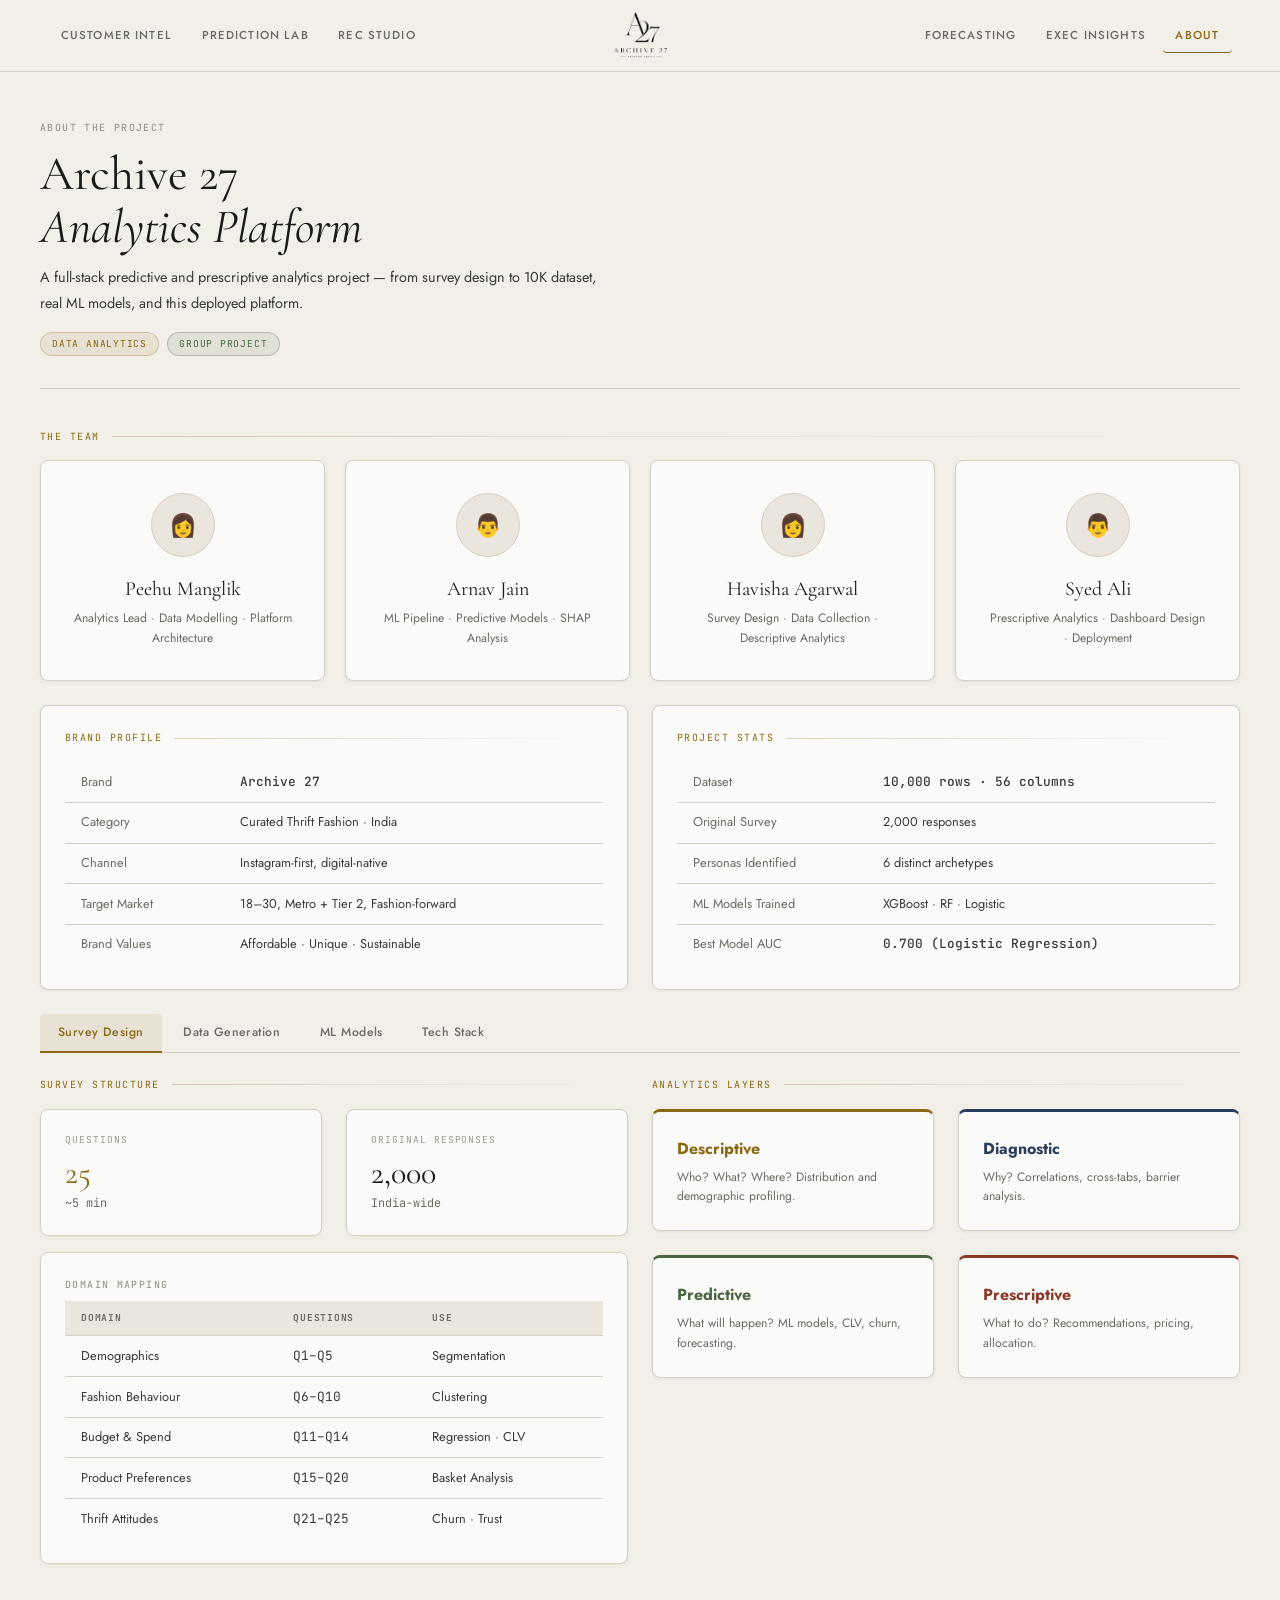
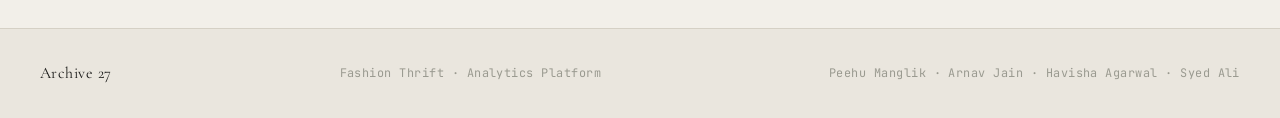
==== commit 59df8fd6: "Update about.html" ====
--- a/pages/about.html
+++ b/pages/about.html
@@ -60,7 +60,6 @@
       <tr><td style="color:var(--ink-3)">Personas Identified</td><td>6 distinct archetypes</td></tr>
       <tr><td style="color:var(--ink-3)">ML Models Trained</td><td>XGBoost · RF · Logistic</td></div></tr>
       <tr><td style="color:var(--ink-3)">Best Model AUC</td><td class="val-gold">0.700 (Logistic Regression)</td></tr>
-      <tr><td style="color:var(--ink-3)">Pre-computed Combos</td><td>2,880 lookup entries</td></tr>
     </tbody></table>
   </div>
 </div>
--- a/css/main.css
+++ b/css/main.css
@@ -57,7 +57,7 @@
 .nav-left,.nav-right{display:flex;align-items:center;gap:.25rem}
 .nav-right{justify-content:flex-end}
 .nav-logo{display:flex;flex-direction:column;align-items:center;gap:.2rem;text-decoration:none}
-.nav-logo-img{height:44px;width:auto}
+.nav-logo-img{height:70px;width:auto}
 .nav-link{font-family:var(--font-sans);font-size:.72rem;font-weight:500;letter-spacing:.1em;text-transform:uppercase;color:var(--ink-3);padding:.5rem .8rem;border-radius:var(--r);transition:var(--t);white-space:nowrap}
 .nav-link:hover{color:var(--ink);background:var(--cream-2)}
 .nav-link.active{color:var(--gold);border-bottom:1px solid var(--gold)}
